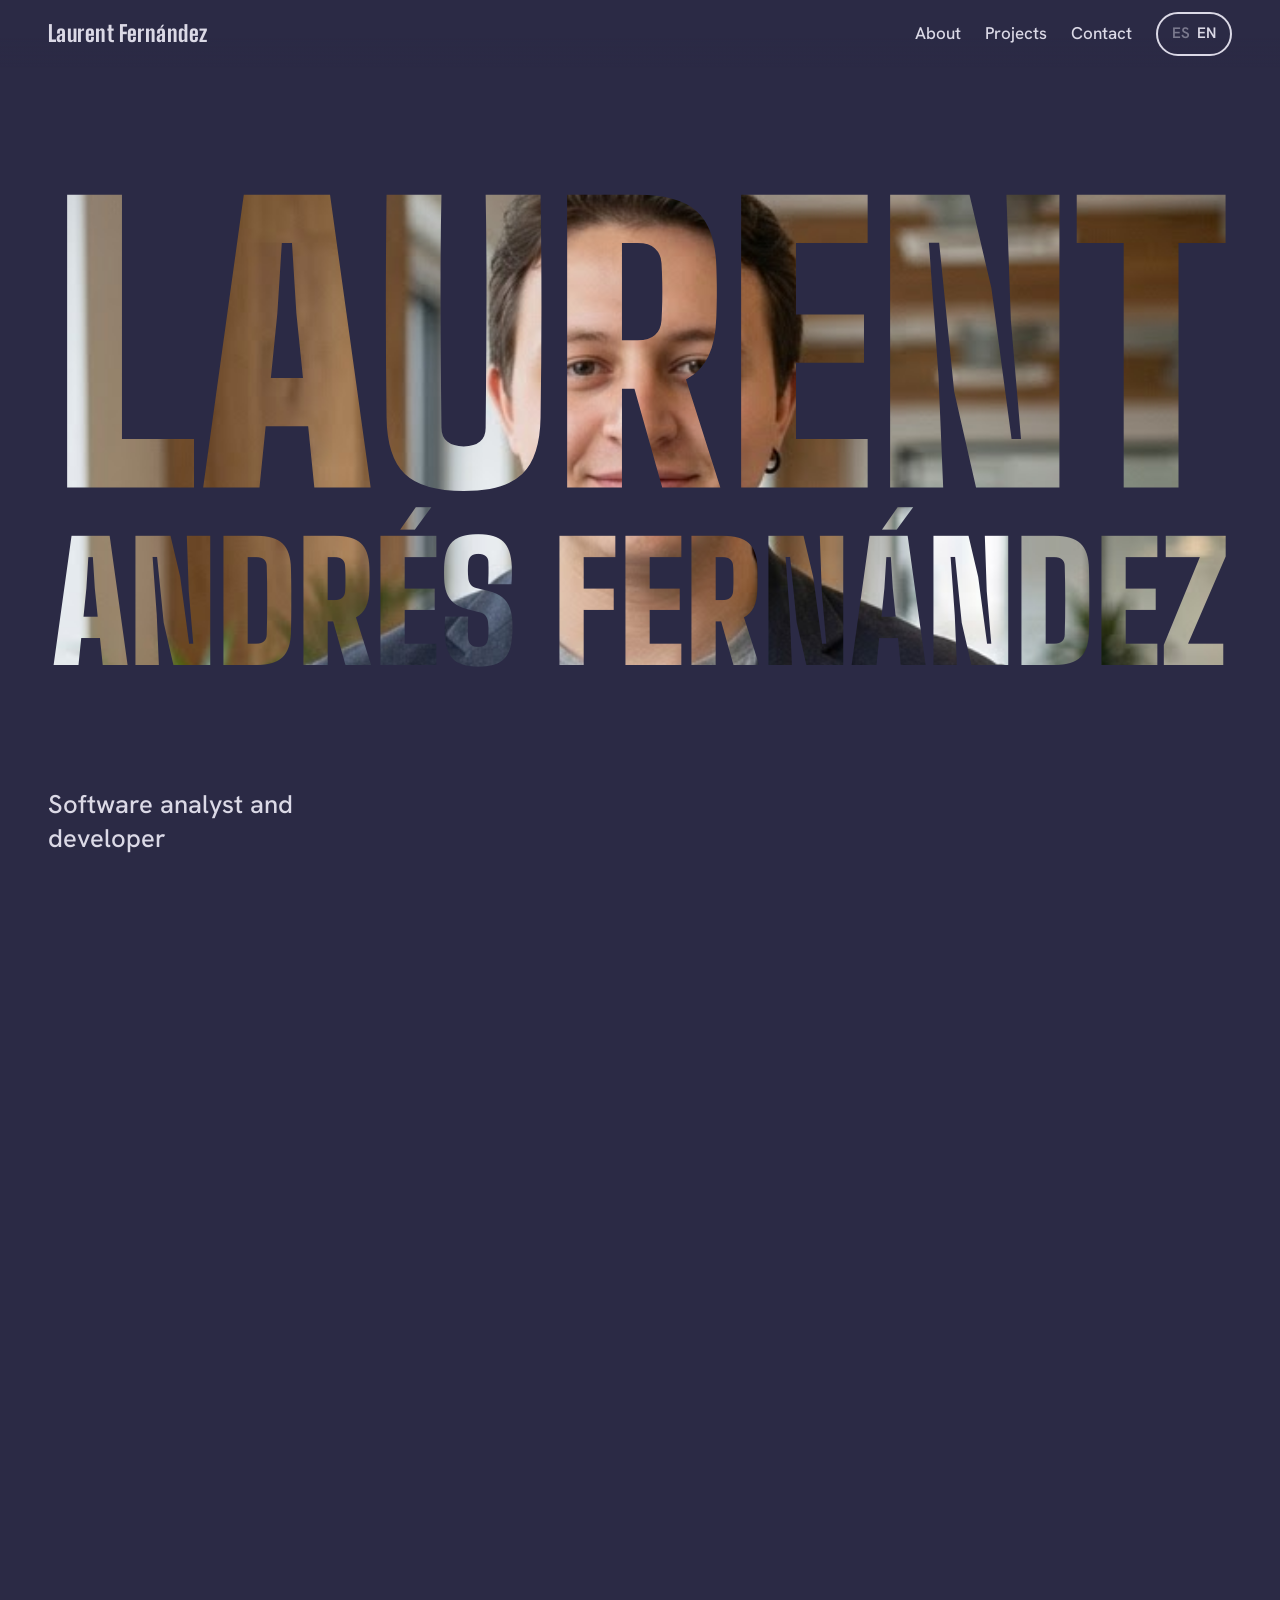
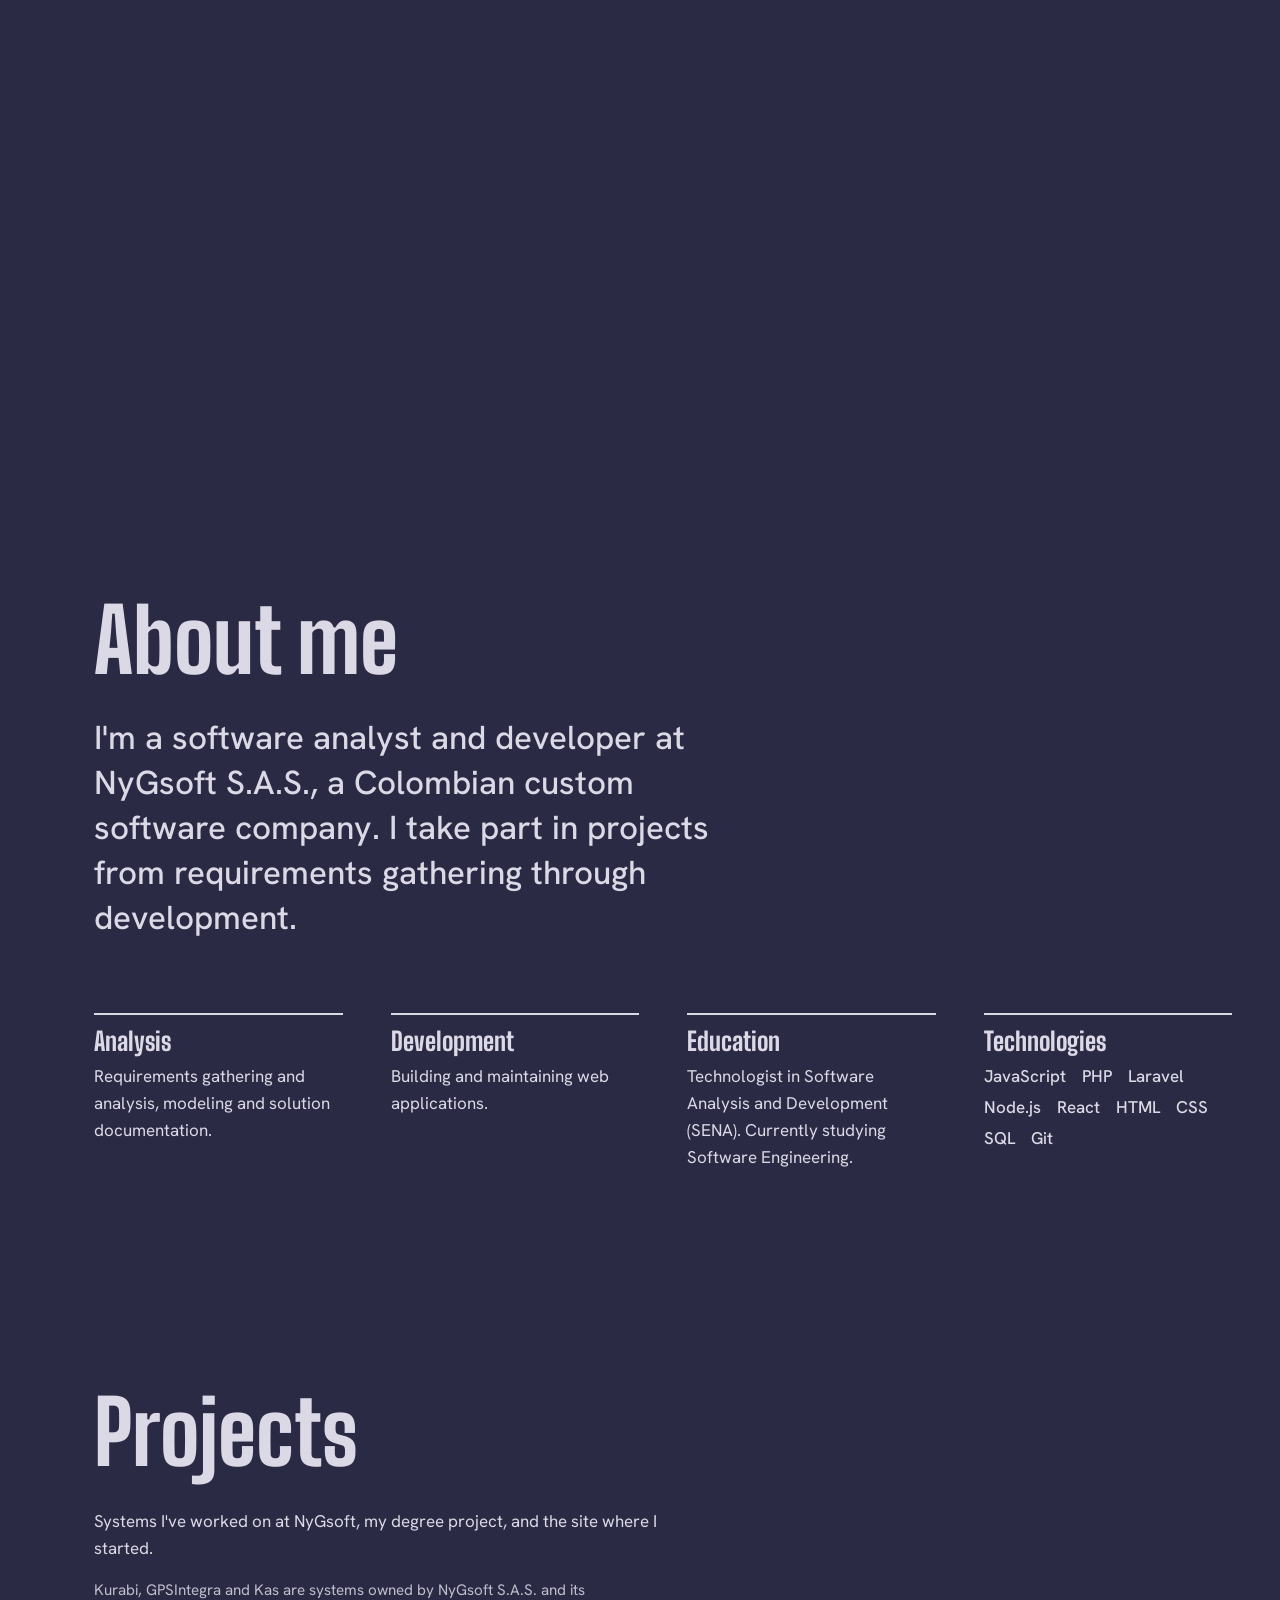
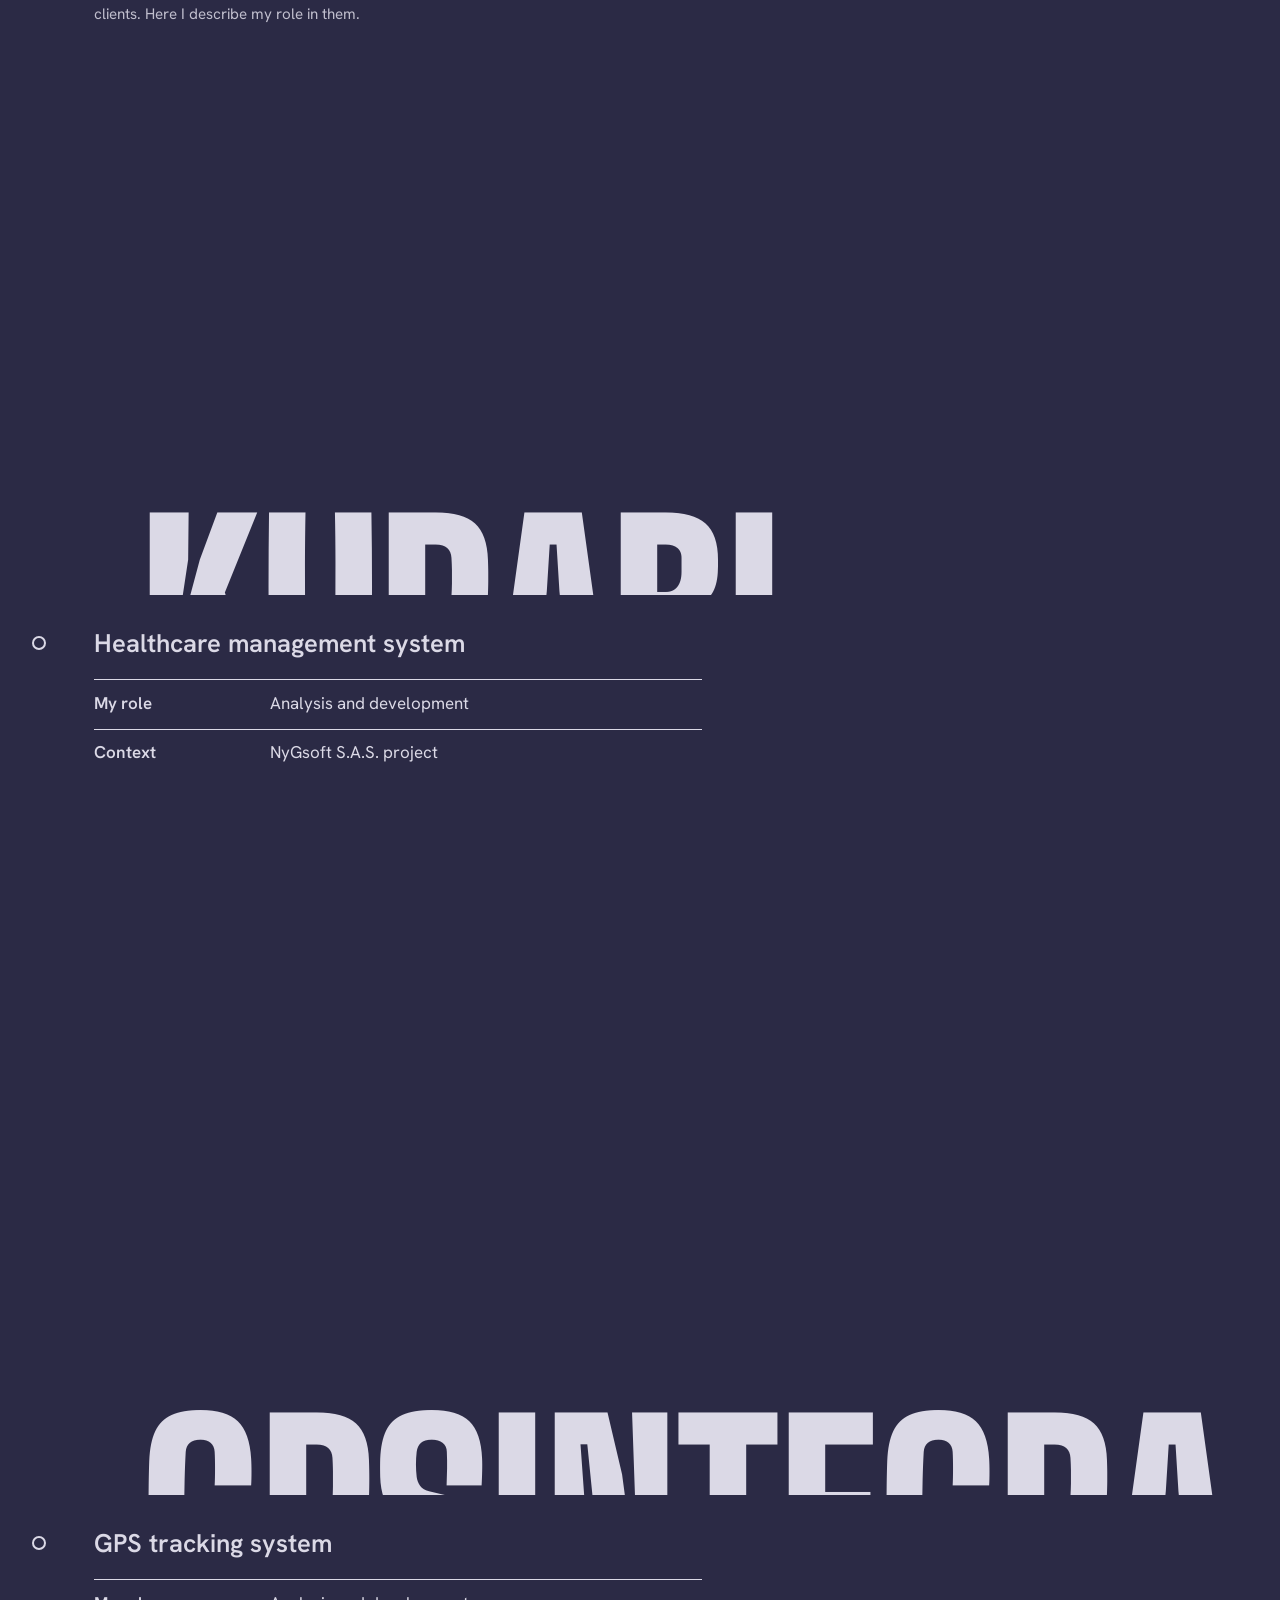
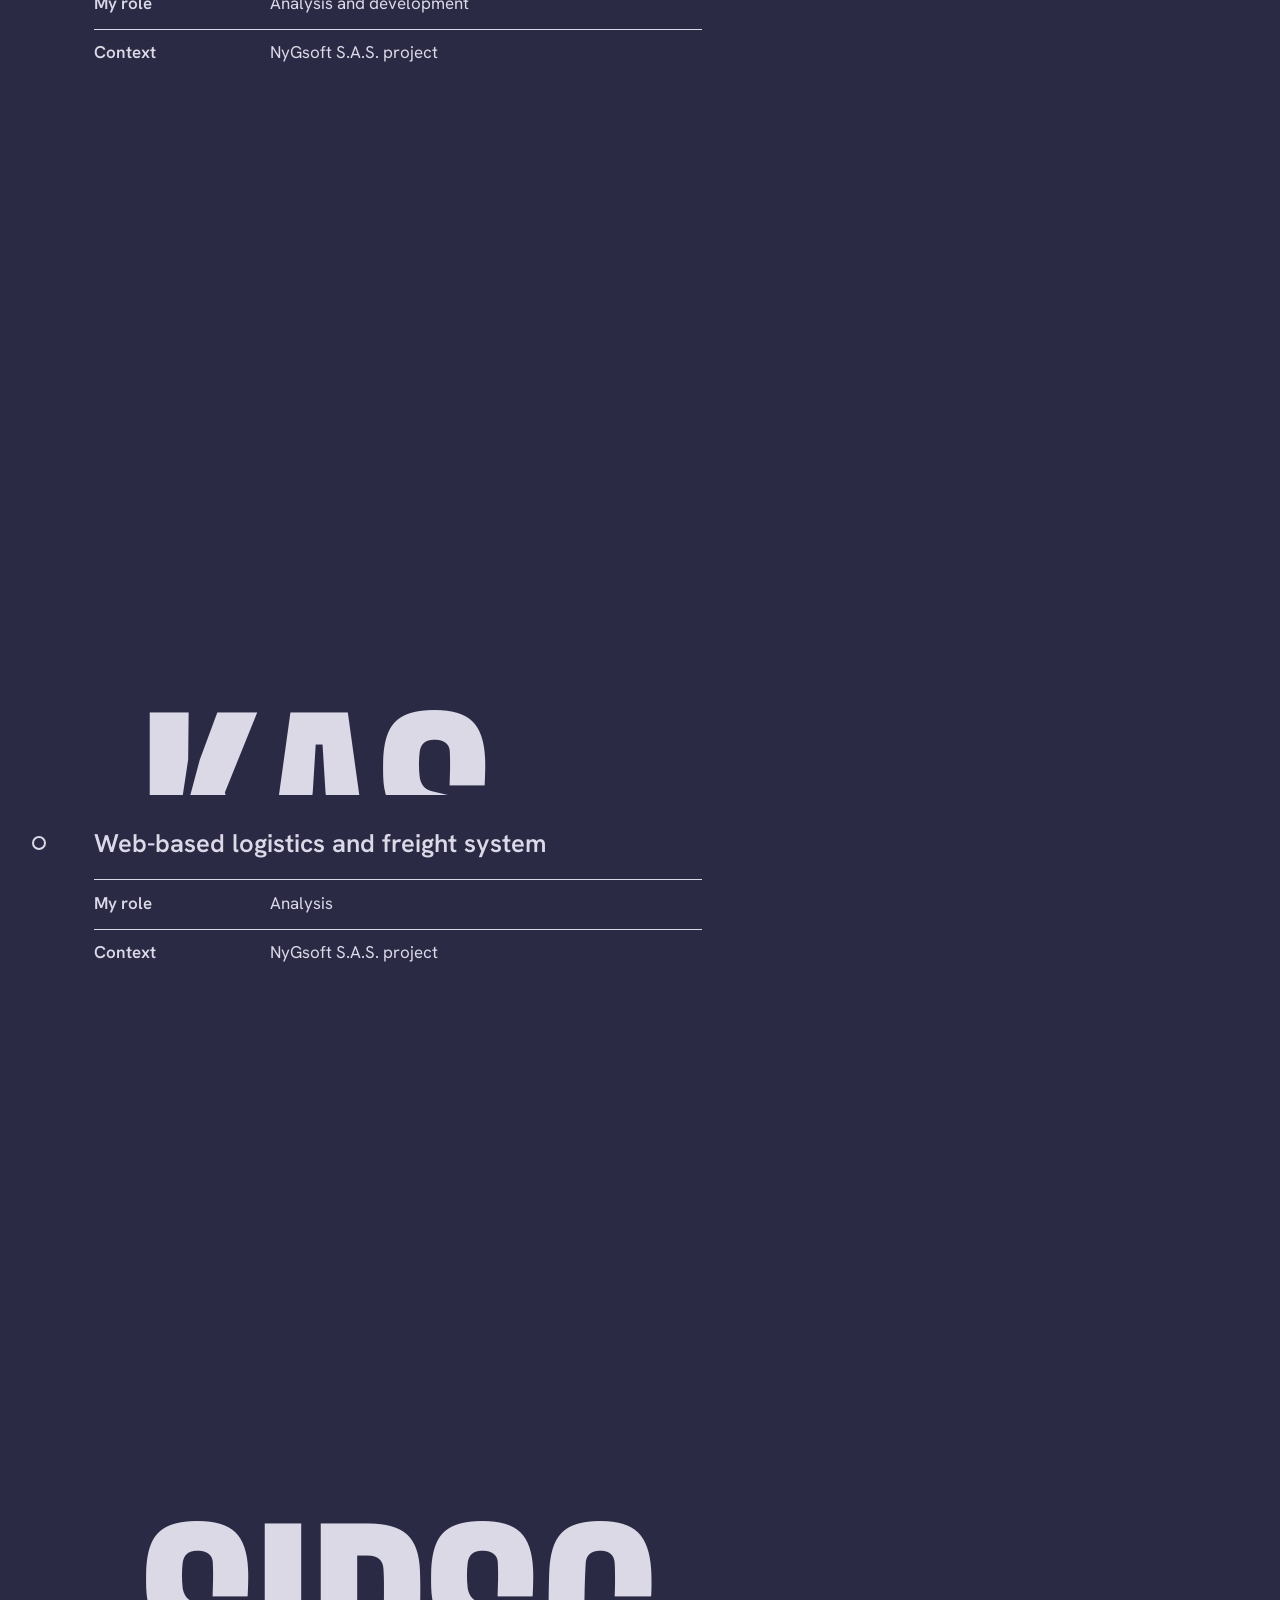
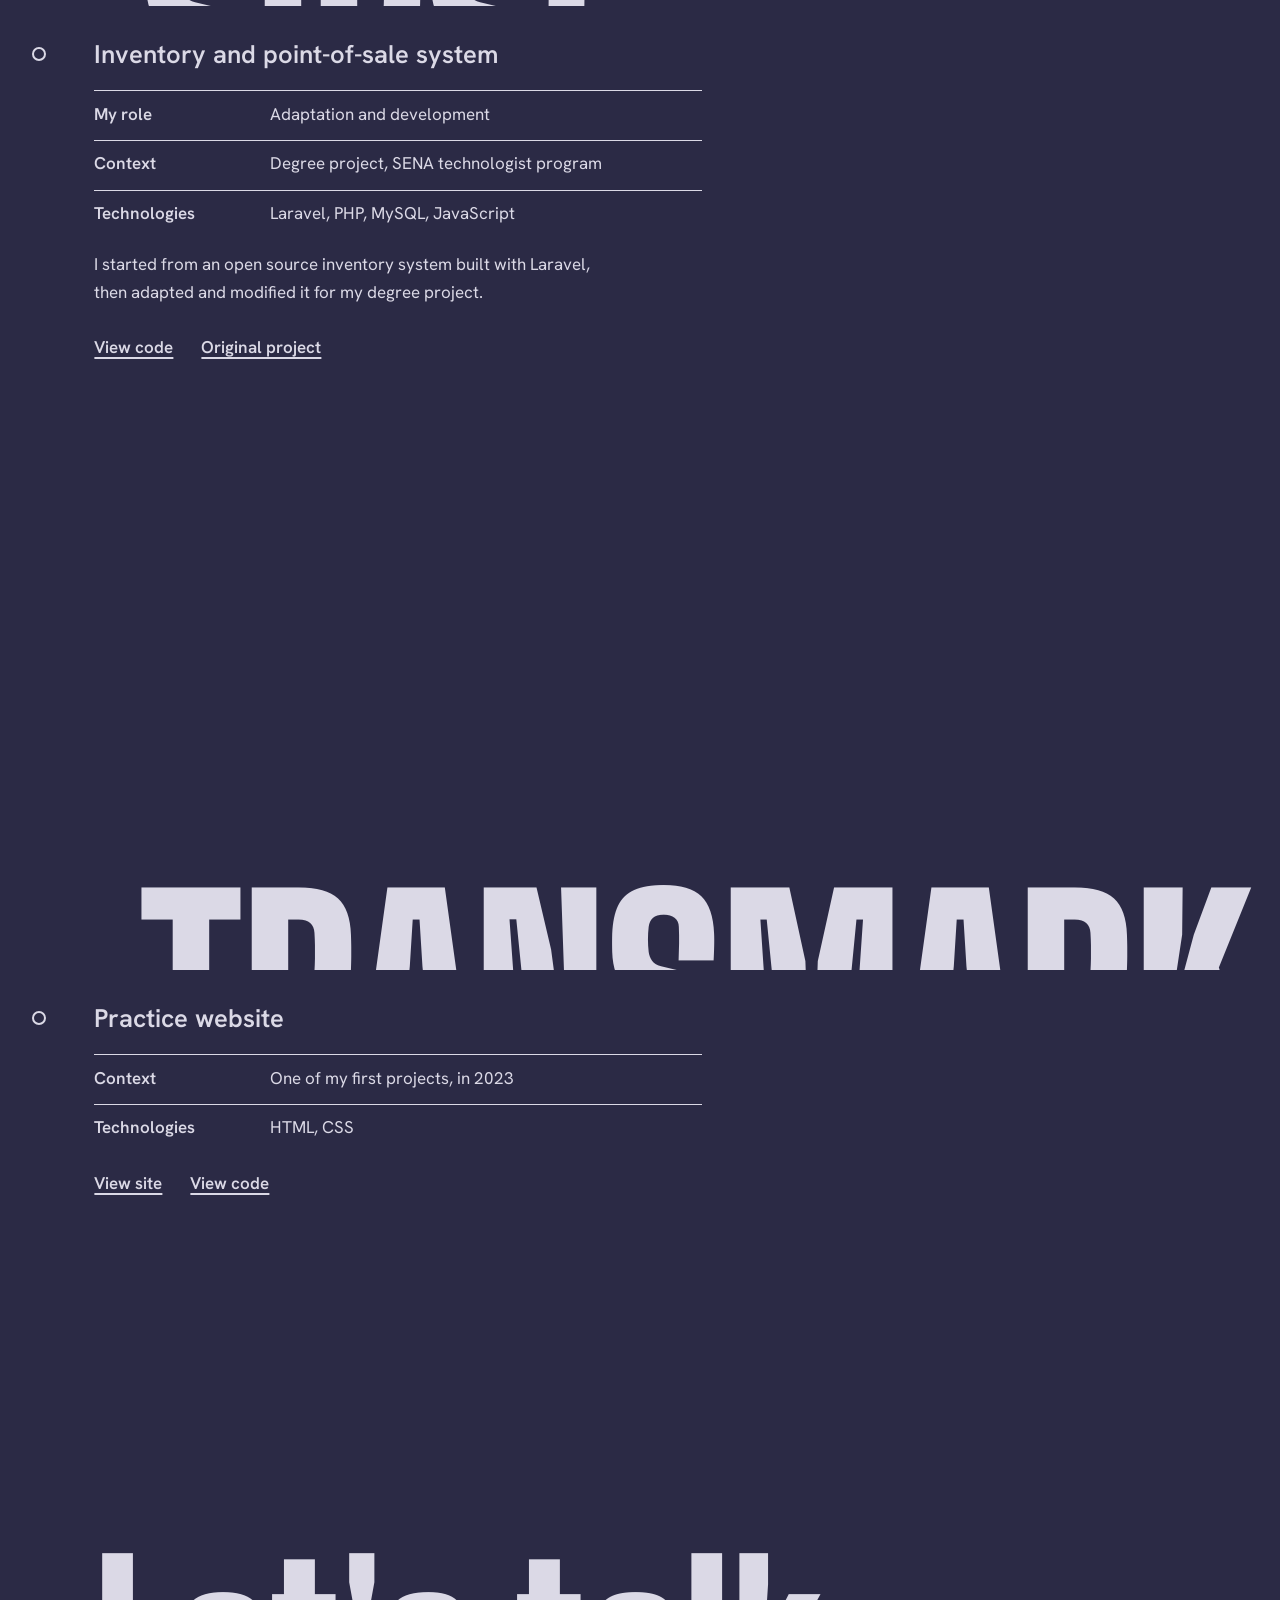
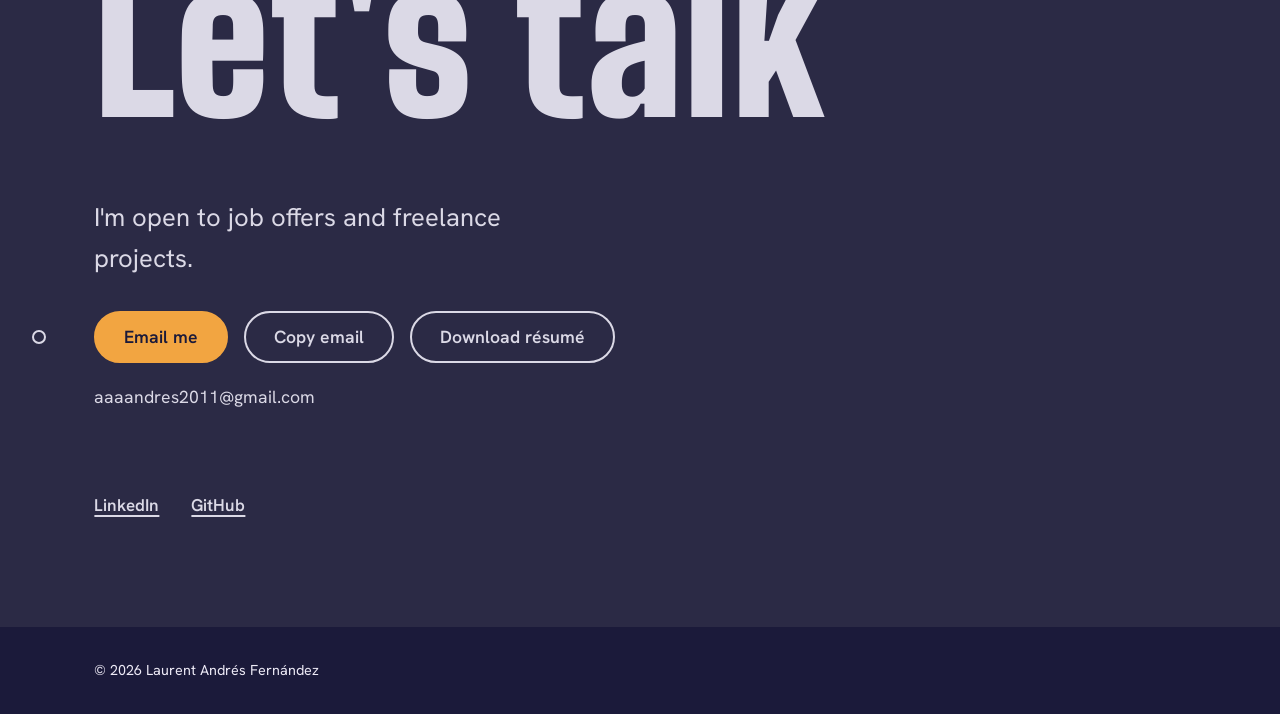
==== index.html @ 6e57a930 "feat: agrega hoja de vida en español e inglés con botón de descarga - CV en HTML con estilos de impr" ====
<!DOCTYPE html>
<html lang="es">
<head>
  <meta charset="UTF-8">
  <meta name="viewport" content="width=device-width, initial-scale=1.0">
  <title>Laurent Andrés Fernández | Analista y desarrollador de software</title>
  <meta name="description" content="Portafolio de Laurent Andrés Fernández, analista y desarrollador de software en NyGsoft S.A.S.">
  <meta property="og:title" content="Laurent Andrés Fernández">
  <meta property="og:description" content="Analista y desarrollador de software.">
  <meta property="og:type" content="website">
  <meta name="theme-color" content="#1B1A3A">

  <link rel="preconnect" href="https://fonts.googleapis.com">
  <link rel="preconnect" href="https://fonts.gstatic.com" crossorigin>
  <link rel="stylesheet" href="https://fonts.googleapis.com/css2?family=Big+Shoulders+Display:wght@800;900&family=Hanken+Grotesk:wght@400;500;600&display=swap">
  <link rel="preload" as="image" href="assets/img/laurent.jpg">
  <link rel="stylesheet" href="styles.css">
</head>
<body>
  <a class="saltar" href="#contenido" data-i18n="skip">Saltar al contenido</a>

  <header class="barra">
    <a class="barra__nombre" href="#inicio">Laurent Fernández</a>
    <nav class="barra__nav" aria-label="Principal" data-i18n-attr="aria-label:nav.label">
      <a href="#sobre-mi" data-i18n="nav.about">Sobre mí</a>
      <a href="#proyectos" data-i18n="nav.projects">Proyectos</a>
      <a href="#contacto" data-i18n="nav.contact">Contacto</a>
    </nav>
    <button class="idioma" type="button" aria-label="Cambiar a inglés" data-i18n-attr="aria-label:lang.switch">
      <span class="idioma__opcion" data-idioma="es" aria-hidden="true">ES</span>
      <span class="idioma__opcion" data-idioma="en" aria-hidden="true">EN</span>
    </button>
  </header>

  <main id="contenido">
    <section id="inicio" class="inicio" data-fondo="tinta" data-texto="papel">
      <h1 class="sr-only">Laurent Andrés Fernández</h1>

      <svg class="inicio__mascara inicio__mascara--ancha" viewBox="0 0 1600 900" preserveAspectRatio="xMidYMid slice" data-centro="430" aria-hidden="true" focusable="false">
        <defs>
          <mask id="mascara-ancha" maskUnits="userSpaceOnUse" x="0" y="0" width="1600" height="900">
            <rect width="1600" height="900" fill="#000" />
            <g class="inicio__letras" fill="#fff">
              <text class="inicio__linea" x="800" y="500" font-size="467" text-anchor="middle">LAURENT</text>
              <text class="inicio__linea" x="800" y="700" font-size="210" text-anchor="middle">ANDRÉS FERNÁNDEZ</text>
            </g>
            <rect class="inicio__relleno" width="1600" height="900" fill="#fff" opacity="0" />
          </mask>
        </defs>
        <g mask="url(#mascara-ancha)">
          <image class="inicio__foto" href="assets/img/laurent.jpg" x="0" y="0" width="1600" height="1600" preserveAspectRatio="xMidYMid slice" />
        </g>
      </svg>

      <svg class="inicio__mascara inicio__mascara--alta" viewBox="0 0 900 1600" preserveAspectRatio="xMidYMid slice" data-centro="560" aria-hidden="true" focusable="false">
        <defs>
          <mask id="mascara-alta" maskUnits="userSpaceOnUse" x="0" y="0" width="900" height="1600">
            <rect width="900" height="1600" fill="#000" />
            <g class="inicio__letras" fill="#fff">
              <text class="inicio__linea" x="450" y="430" font-size="263" text-anchor="middle">LAURENT</text>
              <text class="inicio__linea" x="450" y="700" font-size="306" text-anchor="middle">ANDRÉS</text>
              <text class="inicio__linea" x="450" y="900" font-size="204" text-anchor="middle">FERNÁNDEZ</text>
            </g>
            <rect class="inicio__relleno" width="900" height="1600" fill="#fff" opacity="0" />
          </mask>
        </defs>
        <g mask="url(#mascara-alta)">
          <image class="inicio__foto" href="assets/img/laurent.jpg" x="-350" y="0" width="1600" height="1600" preserveAspectRatio="xMidYMid slice" />
        </g>
      </svg>

      <div class="inicio__velo" aria-hidden="true"></div>
      <p class="inicio__rol" data-i18n="hero.role">Analista y desarrollador de software</p>
    </section>

    <div class="recorrido">
      <div class="ruta" aria-hidden="true"><span class="ruta__trazo"></span></div>

      <section id="sobre-mi" class="sobre" data-fondo="papel" data-texto="tinta">
        <h2 class="titulo-seccion" data-i18n="about.title">Sobre mí</h2>
        <p class="sobre__lead" data-i18n="about.lead">Soy analista y desarrollador de software en NyGsoft S.A.S., una empresa colombiana de software a la medida. Participo en los proyectos desde el levantamiento de requerimientos hasta el desarrollo.</p>

        <dl class="sobre__datos">
          <div class="sobre__dato">
            <dt data-i18n="about.analysis.t">Análisis</dt>
            <dd data-i18n="about.analysis.d">Levantamiento y análisis de requerimientos, modelado y documentación de soluciones.</dd>
          </div>
          <div class="sobre__dato">
            <dt data-i18n="about.dev.t">Desarrollo</dt>
            <dd data-i18n="about.dev.d">Construcción y mantenimiento de aplicaciones web.</dd>
          </div>
          <div class="sobre__dato">
            <dt data-i18n="about.edu.t">Formación</dt>
            <dd data-i18n="about.edu.d">Tecnólogo en Análisis y Desarrollo de Software (SENA). Actualmente estudio Ingeniería de Software.</dd>
          </div>
          <div class="sobre__dato">
            <dt data-i18n="about.tech.t">Tecnologías</dt>
            <dd>
              <ul class="tecnologias">
                <li>JavaScript</li>
                <li>PHP</li>
                <li>Laravel</li>
                <li>Node.js</li>
                <li>React</li>
                <li>HTML</li>
                <li>CSS</li>
                <li>SQL</li>
                <li>Git</li>
              </ul>
            </dd>
          </div>
        </dl>
      </section>

      <section id="proyectos" class="proyectos" aria-labelledby="titulo-proyectos">
        <div class="proyectos__cabecera" data-fondo="papel" data-texto="tinta">
          <h2 id="titulo-proyectos" class="titulo-seccion" data-i18n="projects.title">Proyectos</h2>
          <p data-i18n="projects.intro">Sistemas en los que he participado en NyGsoft, mi proyecto de grado y el sitio con el que empecé.</p>
          <p class="nota" data-i18n="projects.note">Kurabi, GPSIntegra y Kas son sistemas de NyGsoft S.A.S. y de sus clientes. Aquí describo mi participación en ellos.</p>
        </div>

        <article class="escena" data-fondo="coral" data-texto="tinta">
          <div class="escena__titulo"><h3 class="escena__nombre">Kurabi</h3></div>
          <div class="escena__cuerpo">
            <span class="parada" aria-hidden="true"></span>
            <p class="escena__tipo" data-i18n="kurabi.type">Sistema de gestión de salud</p>
            <dl class="ficha">
              <div><dt data-i18n="label.role">Mi participación</dt><dd data-i18n="role.both">Análisis y desarrollo</dd></div>
              <div><dt data-i18n="label.context">Contexto</dt><dd data-i18n="context.nyg">Proyecto de NyGsoft S.A.S.</dd></div>
            </dl>
          </div>
          <svg class="motivo" viewBox="0 0 400 160" aria-hidden="true" focusable="false">
            <path pathLength="1" d="M0 90 H120 L140 60 L160 120 L185 20 L210 140 L230 90 H400" />
          </svg>
        </article>

        <article class="escena" data-fondo="senal" data-texto="tinta">
          <div class="escena__titulo"><h3 class="escena__nombre">GPSIntegra</h3></div>
          <div class="escena__cuerpo">
            <span class="parada" aria-hidden="true"></span>
            <p class="escena__tipo" data-i18n="gps.type">Sistema de rastreo GPS</p>
            <dl class="ficha">
              <div><dt data-i18n="label.role">Mi participación</dt><dd data-i18n="role.both">Análisis y desarrollo</dd></div>
              <div><dt data-i18n="label.context">Contexto</dt><dd data-i18n="context.nyg">Proyecto de NyGsoft S.A.S.</dd></div>
            </dl>
          </div>
          <svg class="motivo" viewBox="0 0 400 160" aria-hidden="true" focusable="false">
            <circle pathLength="1" cx="200" cy="80" r="14" />
            <circle pathLength="1" cx="200" cy="80" r="40" />
            <circle pathLength="1" cx="200" cy="80" r="70" />
          </svg>
        </article>

        <article class="escena" data-fondo="ambar" data-texto="tinta">
          <div class="escena__titulo"><h3 class="escena__nombre">Kas</h3></div>
          <div class="escena__cuerpo">
            <span class="parada" aria-hidden="true"></span>
            <p class="escena__tipo" data-i18n="kas.type">Sistema web de logística y carga</p>
            <dl class="ficha">
              <div><dt data-i18n="label.role">Mi participación</dt><dd data-i18n="role.analysis">Análisis</dd></div>
              <div><dt data-i18n="label.context">Contexto</dt><dd data-i18n="context.nyg">Proyecto de NyGsoft S.A.S.</dd></div>
            </dl>
          </div>
          <svg class="motivo" viewBox="0 0 400 160" aria-hidden="true" focusable="false">
            <circle pathLength="1" cx="20" cy="130" r="8" />
            <path pathLength="1" d="M28 130 C90 130 90 40 170 40 S250 120 300 120 S350 60 372 38" />
            <circle pathLength="1" cx="378" cy="32" r="8" />
          </svg>
        </article>

        <article class="escena" data-fondo="lima" data-texto="tinta">
          <div class="escena__titulo"><h3 class="escena__nombre">SIPSG</h3></div>
          <div class="escena__cuerpo">
            <span class="parada" aria-hidden="true"></span>
            <p class="escena__tipo" data-i18n="sipsg.type">Sistema de inventario y punto de venta</p>
            <dl class="ficha">
              <div><dt data-i18n="label.role">Mi participación</dt><dd data-i18n="sipsg.role">Adaptación y desarrollo</dd></div>
              <div><dt data-i18n="label.context">Contexto</dt><dd data-i18n="sipsg.context">Proyecto de grado, Tecnólogo SENA</dd></div>
              <div><dt data-i18n="label.tech">Tecnologías</dt><dd>Laravel, PHP, MySQL, JavaScript</dd></div>
            </dl>
            <p class="escena__texto" data-i18n="sipsg.text">Partí de un sistema de inventario open source hecho en Laravel y lo adapté y modifiqué para mi proyecto de grado.</p>
            <ul class="enlaces">
              <li><a href="https://github.com/LaurentFernandez/sipsgBeta" target="_blank" rel="noopener noreferrer" data-i18n="link.code">Ver código</a></li>
              <li><a href="https://github.com/fajarghifar/inventory-management-system" target="_blank" rel="noopener noreferrer" data-i18n="sipsg.original">Proyecto original</a></li>
            </ul>
          </div>
          <svg class="motivo" viewBox="0 0 400 160" aria-hidden="true" focusable="false">
            <rect pathLength="1" x="120" y="100" width="70" height="50" />
            <rect pathLength="1" x="200" y="100" width="70" height="50" />
            <rect pathLength="1" x="160" y="40" width="70" height="50" />
          </svg>
        </article>

        <article class="escena" data-fondo="papel" data-texto="tinta">
          <div class="escena__titulo"><h3 class="escena__nombre">Transmark</h3></div>
          <div class="escena__cuerpo">
            <span class="parada" aria-hidden="true"></span>
            <p class="escena__tipo" data-i18n="transmark.type">Sitio web de práctica</p>
            <dl class="ficha">
              <div><dt data-i18n="label.context">Contexto</dt><dd data-i18n="transmark.context">Uno de mis primeros proyectos, en 2023</dd></div>
              <div><dt data-i18n="label.tech">Tecnologías</dt><dd>HTML, CSS</dd></div>
            </dl>
            <ul class="enlaces">
              <li><a href="https://laurentfernandez.github.io/transmark/" target="_blank" rel="noopener noreferrer" data-i18n="link.site">Ver sitio</a></li>
              <li><a href="https://github.com/LaurentFernandez/transmark" target="_blank" rel="noopener noreferrer" data-i18n="link.code">Ver código</a></li>
            </ul>
          </div>
        </article>
      </section>

      <section id="contacto" class="contacto" data-fondo="tinta" data-texto="papel">
        <h2 class="contacto__titulo" data-i18n="contact.title">¿Hablamos?</h2>
        <p class="contacto__texto" data-i18n="contact.text">Estoy abierto a ofertas de empleo y a proyectos freelance.</p>
        <div class="contacto__acciones">
          <span class="parada" aria-hidden="true"></span>
          <a class="boton" id="enlace-correo" href="https://www.linkedin.com/in/andr%C3%A9s-fernandez-413098213" data-i18n="contact.write">Escríbeme</a>
          <button class="boton boton--borde" type="button" id="copiar-correo" data-i18n="contact.copy" hidden>Copiar correo</button>
          <a class="boton boton--borde" href="cv/Laurent-Fernandez-CV-ES.pdf" download data-i18n="contact.cv" data-i18n-attr="href:contact.cvFile">Descargar CV</a>
        </div>
        <p class="contacto__correo" id="texto-correo" hidden></p>
        <p class="contacto__estado" id="estado-copia" role="status"></p>
        <ul class="contacto__redes">
          <li><a href="https://www.linkedin.com/in/andr%C3%A9s-fernandez-413098213" target="_blank" rel="noopener noreferrer">LinkedIn</a></li>
          <li><a href="https://github.com/LaurentFernandez" target="_blank" rel="noopener noreferrer">GitHub</a></li>
        </ul>
      </section>
    </div>
  </main>

  <footer class="pie">
    <p>© <span id="anio">2026</span> Laurent Andrés Fernández</p>
  </footer>

  <script src="assets/vendor/gsap.min.js" defer></script>
  <script src="assets/vendor/ScrollTrigger.min.js" defer></script>
  <script src="i18n.js" defer></script>
  <script src="script.js" defer></script>
</body>
</html>
---- styles.css ----
/* ---------- Tokens ---------- */
:root {
  --tinta: #1B1A3A;
  --papel: #EDEAF6;
  --ambar: #F2A541;
  --senal: #2EC4B6;
  --coral: #FF6F61;
  --lima: #B8E05A;

  --fondo: var(--tinta);
  --texto: var(--papel);

  --fuente-display: "Big Shoulders Display", "Arial Narrow", sans-serif;
  --fuente-texto: "Hanken Grotesk", system-ui, sans-serif;

  --t-base: 1.0625rem;
  --t-2: clamp(1.25rem, 2vw, 1.6rem);
  --t-3: clamp(2.75rem, 7vw, 5.5rem);
  --t-gigante: clamp(4.5rem, 19vw, 17rem);

  --gutter: clamp(1rem, 4vw, 3rem);
  --ruta-x: clamp(1.25rem, 3vw, 2.5rem);
  --contenido-izq: calc(var(--ruta-x) + var(--gutter) + 0.5rem);
  --espacio-arriba: clamp(5rem, 14vh, 9rem);
  --espacio-abajo: clamp(4rem, 10vh, 7rem);
  --parada: 14px;
  --alto-boton: 52px;
}

/* ---------- Base ---------- */
*,
*::before,
*::after {
  box-sizing: border-box;
}

@media (prefers-reduced-motion: no-preference) {
  html {
    scroll-behavior: smooth;
  }
}

body {
  margin: 0;
  background: var(--fondo);
  color: var(--texto);
  font-family: var(--fuente-texto);
  font-size: var(--t-base);
  line-height: 1.6;
  -webkit-font-smoothing: antialiased;
}

h1,
h2,
h3,
p,
dl,
dd {
  margin: 0;
}

a {
  color: inherit;
}

:focus-visible {
  outline: 3px solid currentColor;
  outline-offset: 4px;
}

::selection {
  background: var(--ambar);
  color: var(--tinta);
}

.sr-only {
  position: absolute;
  width: 1px;
  height: 1px;
  overflow: hidden;
  clip-path: inset(50%);
  white-space: nowrap;
}

.saltar {
  position: absolute;
  top: 0.5rem;
  left: 0.5rem;
  z-index: 100;
  padding: 0.75rem 1rem;
  background: var(--papel);
  color: var(--tinta);
  transform: translateY(-200%);
}

.saltar:focus {
  transform: none;
}

/* ---------- Barra superior ---------- */
.barra {
  position: fixed;
  inset: 0 0 auto;
  z-index: 50;
  display: flex;
  align-items: center;
  gap: 1.5rem;
  padding: 0.75rem var(--gutter);
  background: var(--tinta);
  color: var(--papel);
}

/* Con animaciones, la barra toma los colores de la escena actual */
.con-movimiento .barra {
  background: linear-gradient(var(--fondo) 55%, transparent);
  color: var(--texto);
}

.barra__nombre {
  font-family: var(--fuente-display);
  font-weight: 800;
  font-size: 1.4rem;
  letter-spacing: 0.02em;
  text-decoration: none;
}

.barra__nav {
  display: flex;
  gap: 1.5rem;
  margin-left: auto;
}

.barra__nav a {
  display: inline-flex;
  align-items: center;
  min-height: 44px;
  font-weight: 500;
  text-decoration: underline 2px transparent;
  text-underline-offset: 0.3em;
  transition: text-decoration-color 0.2s;
}

.barra__nav a:hover {
  text-decoration-color: currentColor;
}

.idioma {
  display: inline-flex;
  gap: 0.4rem;
  min-height: 44px;
  padding: 0 0.9rem;
  align-items: center;
  border: 2px solid currentColor;
  border-radius: 999px;
  background: none;
  color: inherit;
  font: 600 0.95rem/1 var(--fuente-texto);
  cursor: pointer;
}

.idioma__opcion {
  opacity: 0.45;
}

html[lang="es"] .idioma__opcion[data-idioma="es"],
html[lang="en"] .idioma__opcion[data-idioma="en"] {
  opacity: 1;
}

/* ---------- Colores por sección ---------- */
[data-fondo] {
  background: var(--fondo);
  color: var(--texto);
}

[data-fondo="tinta"] { --fondo: var(--tinta); }
[data-fondo="papel"] { --fondo: var(--papel); }
[data-fondo="ambar"] { --fondo: var(--ambar); }
[data-fondo="senal"] { --fondo: var(--senal); }
[data-fondo="coral"] { --fondo: var(--coral); }
[data-fondo="lima"] { --fondo: var(--lima); }
[data-texto="tinta"] { --texto: var(--tinta); }
[data-texto="papel"] { --texto: var(--papel); }

/* Con animaciones, el color lo lleva el body y cambia entre escenas */
.con-movimiento [data-fondo] {
  --fondo: inherit;
  --texto: inherit;
  background: none;
  color: inherit;
}

/* ---------- Inicio ---------- */
.inicio {
  position: relative;
  height: 100svh;
  min-height: 560px;
  overflow: hidden;
}

.inicio__mascara {
  position: absolute;
  inset: 0;
  width: 100%;
  height: 100%;
}

.inicio__mascara--alta {
  display: none;
}

@media (orientation: portrait) {
  .inicio__mascara--ancha {
    display: none;
  }

  .inicio__mascara--alta {
    display: block;
  }
}

.inicio__linea {
  font-family: var(--fuente-display);
  font-weight: 900;
}

.inicio__velo {
  position: absolute;
  inset: 0;
  background:
    linear-gradient(to bottom, rgb(27 26 58 / 0.7), transparent 18%),
    linear-gradient(to top, var(--tinta), transparent 50%);
  opacity: 0;
}

.inicio__rol {
  position: absolute;
  left: var(--gutter);
  bottom: clamp(1.5rem, 5vh, 3rem);
  max-width: 22ch;
  font-size: var(--t-2);
  font-weight: 500;
  line-height: 1.3;
}

/* ---------- Recorrido y ruta ---------- */
.recorrido {
  position: relative;
}

.ruta,
.parada {
  display: none;
}

.con-movimiento .ruta {
  display: block;
  position: absolute;
  inset: 0 auto auto var(--ruta-x);
  height: 100%;
  z-index: 2;
  width: 2px;
  pointer-events: none;
}

.ruta__trazo {
  display: block;
  height: 100%;
  background: currentColor;
  transform-origin: top;
}

/* La parada vive dentro del bloque de texto de cada escena; se corre a la
   izquierda hasta quedar sobre la línea de la ruta. */
.con-movimiento .parada {
  display: block;
  position: absolute;
  top: var(--parada-arriba, 0);
  left: calc(var(--ruta-x) - var(--contenido-izq) + 1px - var(--parada) / 2);
  z-index: 3;
  width: var(--parada);
  height: var(--parada);
  border: 2px solid currentColor;
  border-radius: 50%;
  background: var(--fondo);
  transition: background-color 0.25s, transform 0.25s;
}

.con-movimiento .parada--alcanzada {
  background: currentColor;
  transform: scale(1.3);
}

/* ---------- Títulos de sección ---------- */
.titulo-seccion {
  margin-bottom: 2rem;
  font-family: var(--fuente-display);
  font-weight: 800;
  font-size: var(--t-3);
  line-height: 1;
}

/* ---------- Sobre mí ---------- */
.sobre {
  padding: var(--espacio-arriba) var(--gutter) var(--espacio-abajo) var(--contenido-izq);
}

.sobre__lead {
  max-width: 34ch;
  font-size: clamp(1.35rem, 2.6vw, 2.1rem);
  font-weight: 500;
  line-height: 1.35;
}

.sobre__datos {
  display: grid;
  grid-template-columns: repeat(auto-fit, minmax(min(100%, 15rem), 1fr));
  gap: 2.5rem 3rem;
  max-width: 72rem;
  margin-top: clamp(3rem, 8vh, 5rem);
}

.sobre__dato dt {
  margin-bottom: 0.5rem;
  padding-top: 0.75rem;
  border-top: 2px solid currentColor;
  font-family: var(--fuente-display);
  font-weight: 800;
  font-size: 1.6rem;
  line-height: 1.1;
}

.sobre__dato dd {
  max-width: 36ch;
}

.tecnologias {
  display: flex;
  flex-wrap: wrap;
  gap: 0.25rem 1rem;
  margin: 0;
  padding: 0;
  list-style: none;
  font-weight: 500;
}

/* ---------- Proyectos ---------- */
.proyectos__cabecera {
  padding: var(--espacio-arriba) var(--gutter) var(--espacio-abajo) var(--contenido-izq);
}

.proyectos__cabecera p {
  max-width: 60ch;
}

.nota {
  margin-top: 1rem;
  font-size: 0.95rem;
  opacity: 0.85;
}

.escena {
  position: relative;
  display: grid;
  grid-template-columns: minmax(0, 1fr) minmax(0, 24rem);
  align-content: center;
  gap: 2rem 3rem;
  min-height: 100svh;
  padding: var(--espacio-arriba) var(--gutter) var(--espacio-abajo) var(--contenido-izq);
  overflow: hidden;
}

.escena__titulo {
  grid-column: 1 / -1;
  overflow: hidden;
}

.escena__nombre {
  font-family: var(--fuente-display);
  font-weight: 900;
  font-size: var(--t-gigante);
  line-height: 0.85;
  text-transform: uppercase;
  white-space: nowrap;
}

.escena__cuerpo {
  position: relative;
  max-width: 38rem;
  --parada-arriba: calc(var(--t-2) * 0.625 - var(--parada) / 2);
}

.escena__tipo {
  margin-bottom: 1.25rem;
  font-size: var(--t-2);
  font-weight: 600;
  line-height: 1.25;
}

.ficha {
  display: grid;
  gap: 0.75rem;
}

.ficha div {
  display: grid;
  grid-template-columns: 10rem 1fr;
  gap: 1rem;
  padding-top: 0.6rem;
  border-top: 1.5px solid currentColor;
}

.ficha dt {
  font-weight: 600;
}

.escena__texto {
  max-width: 52ch;
  margin-top: 1.5rem;
}

.enlaces {
  display: flex;
  flex-wrap: wrap;
  gap: 0 1.75rem;
  margin: 1.25rem 0 0;
  padding: 0;
  list-style: none;
}

.enlaces a,
.contacto__redes a {
  display: inline-flex;
  align-items: center;
  min-height: 44px;
  font-weight: 600;
  text-decoration-thickness: 2px;
  text-underline-offset: 0.25em;
}

.motivo {
  align-self: end;
  justify-self: end;
  width: 100%;
  max-width: 24rem;
  fill: none;
  stroke: currentColor;
  stroke-width: 3;
  stroke-linecap: round;
  stroke-linejoin: round;
}

.con-movimiento .motivo > * {
  stroke-dasharray: 1;
  stroke-dashoffset: 1;
}

/* ---------- Contacto ---------- */
.contacto {
  position: relative;
  display: flex;
  flex-direction: column;
  justify-content: center;
  min-height: 90svh;
  padding: var(--espacio-arriba) var(--gutter) var(--espacio-abajo) var(--contenido-izq);
}

.contacto__titulo {
  margin-bottom: 0.35em;
  font-family: var(--fuente-display);
  font-weight: 900;
  font-size: clamp(4rem, 16vw, 14rem);
  line-height: 0.85;
}

.contacto__texto {
  max-width: 30ch;
  margin-bottom: 2rem;
  font-size: var(--t-2);
}

.contacto__acciones {
  position: relative;
  --parada-arriba: calc(var(--alto-boton) / 2 - var(--parada) / 2);
  display: flex;
  flex-wrap: wrap;
  gap: 1rem;
}

.boton {
  display: inline-flex;
  align-items: center;
  justify-content: center;
  min-height: var(--alto-boton);
  padding: 0 1.75rem;
  border: 2px solid var(--ambar);
  border-radius: 999px;
  background: var(--ambar);
  color: var(--tinta);
  font: 600 1.1rem/1 var(--fuente-texto);
  text-decoration: none;
  cursor: pointer;
  transition: background-color 0.2s, border-color 0.2s, color 0.2s;
}

.boton:hover {
  border-color: var(--papel);
  background: var(--papel);
  color: var(--tinta);
}

.boton:focus-visible {
  outline-color: var(--papel);
}

.boton--borde {
  border-color: currentColor;
  background: none;
  color: inherit;
}

.contacto__correo {
  margin-top: 1.25rem;
  font-size: 1.1rem;
  user-select: all;
}

.contacto__estado {
  min-height: 1.6em;
  margin-top: 0.5rem;
  font-size: 0.95rem;
}

.contacto__redes {
  display: flex;
  gap: 2rem;
  margin: 2.5rem 0 0;
  padding: 0;
  list-style: none;
}

/* ---------- Pie ---------- */
.pie {
  padding: 2rem var(--gutter) 2rem var(--contenido-izq);
  background: var(--tinta);
  color: var(--papel);
  font-size: 0.9rem;
}

/* ---------- Pantallas pequeñas ---------- */
@media (max-width: 800px) {
  .escena {
    grid-template-columns: minmax(0, 1fr);
  }

  .motivo {
    justify-self: start;
    max-width: 14rem;
  }
}

@media (max-width: 640px) {
  .barra__nombre {
    display: none;
  }

  .barra__nav {
    gap: 1rem;
    margin-left: 0;
    font-size: 0.95rem;
  }

  .idioma {
    margin-left: auto;
  }

  .ficha div {
    grid-template-columns: 1fr;
    gap: 0.1rem;
  }
}
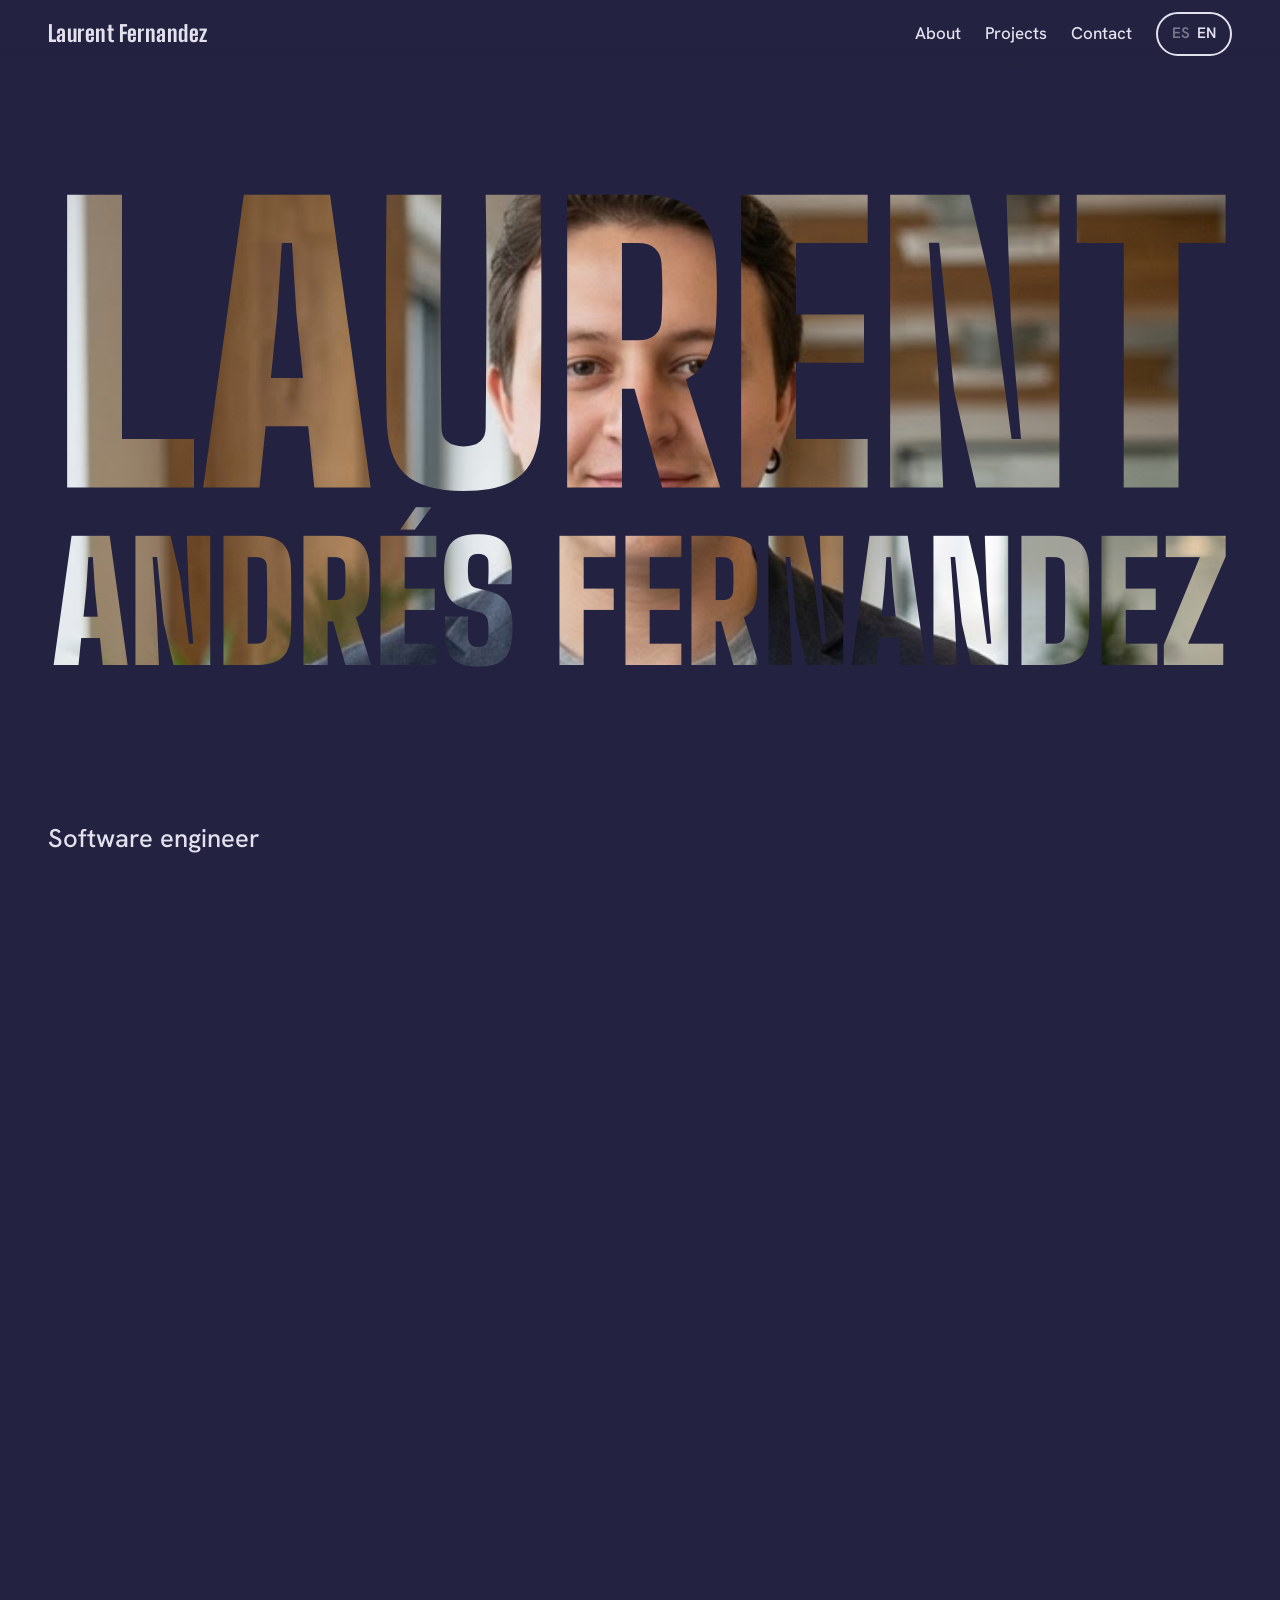
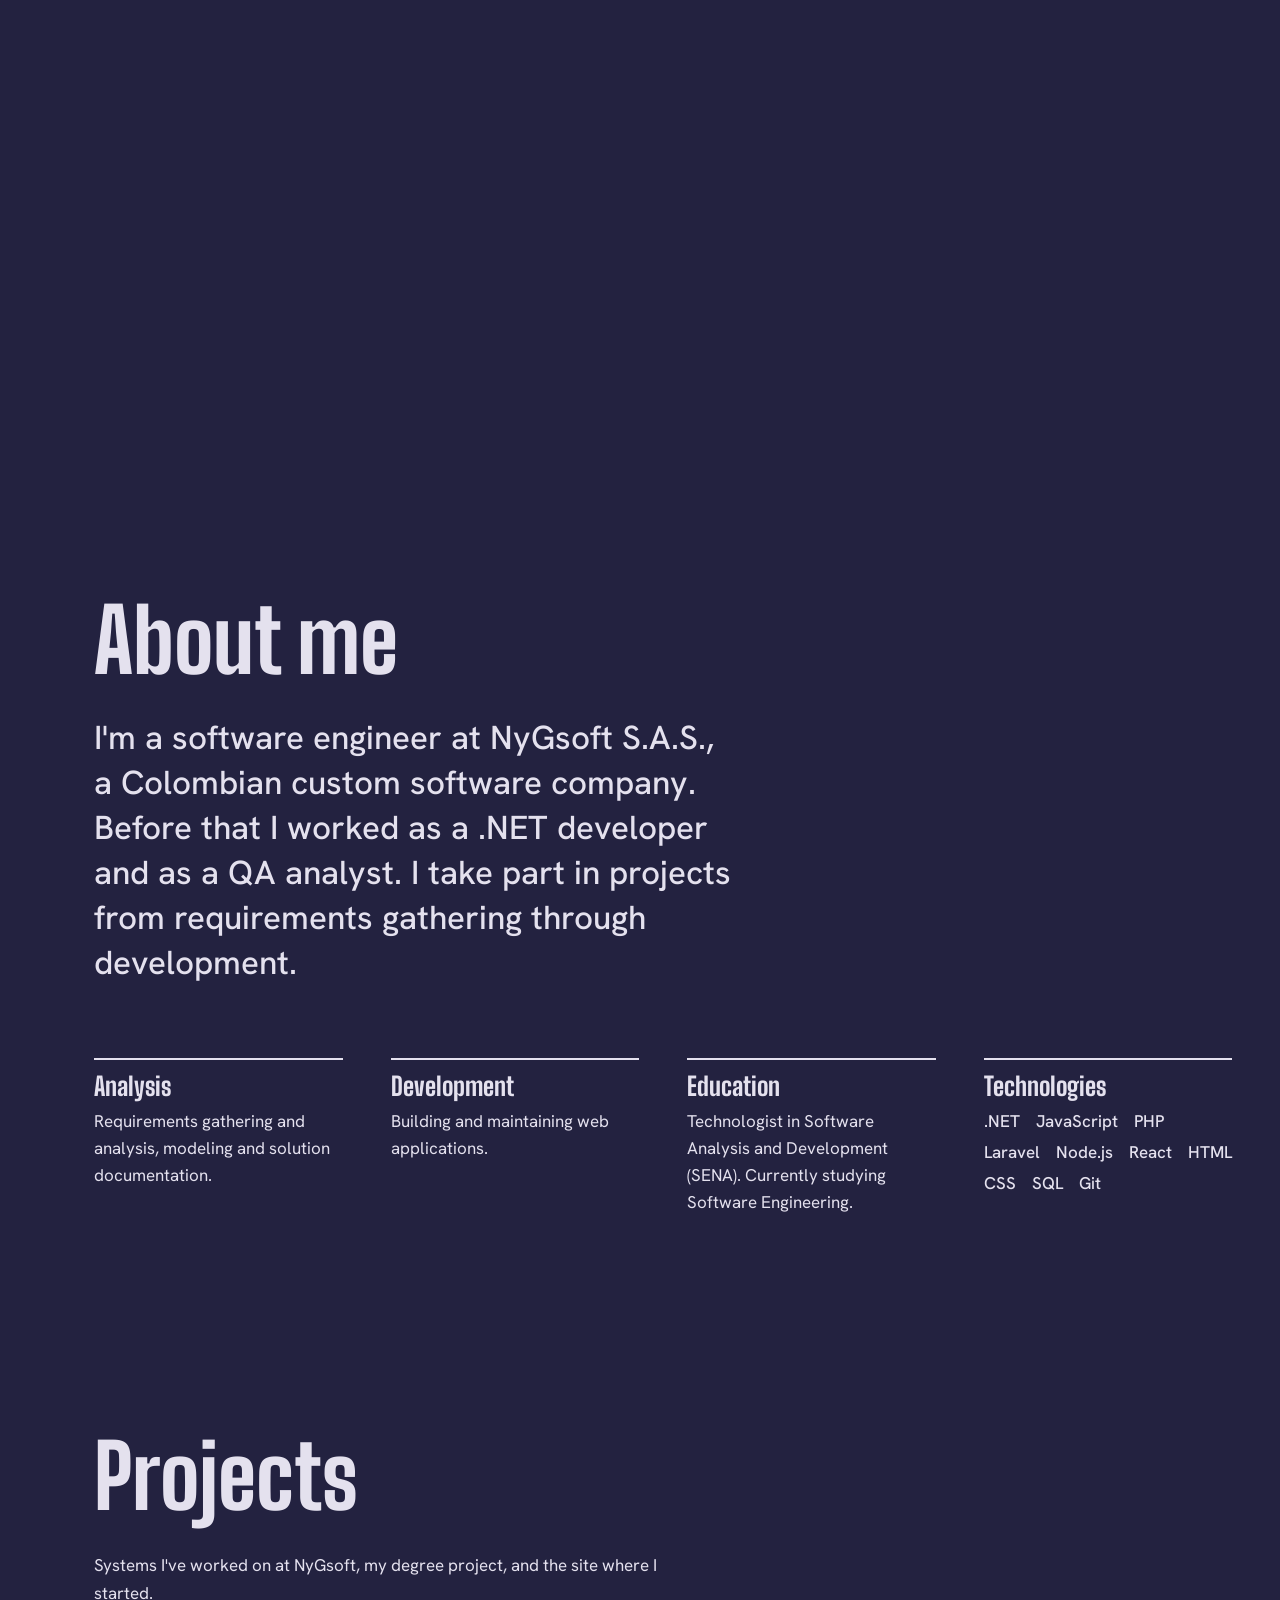
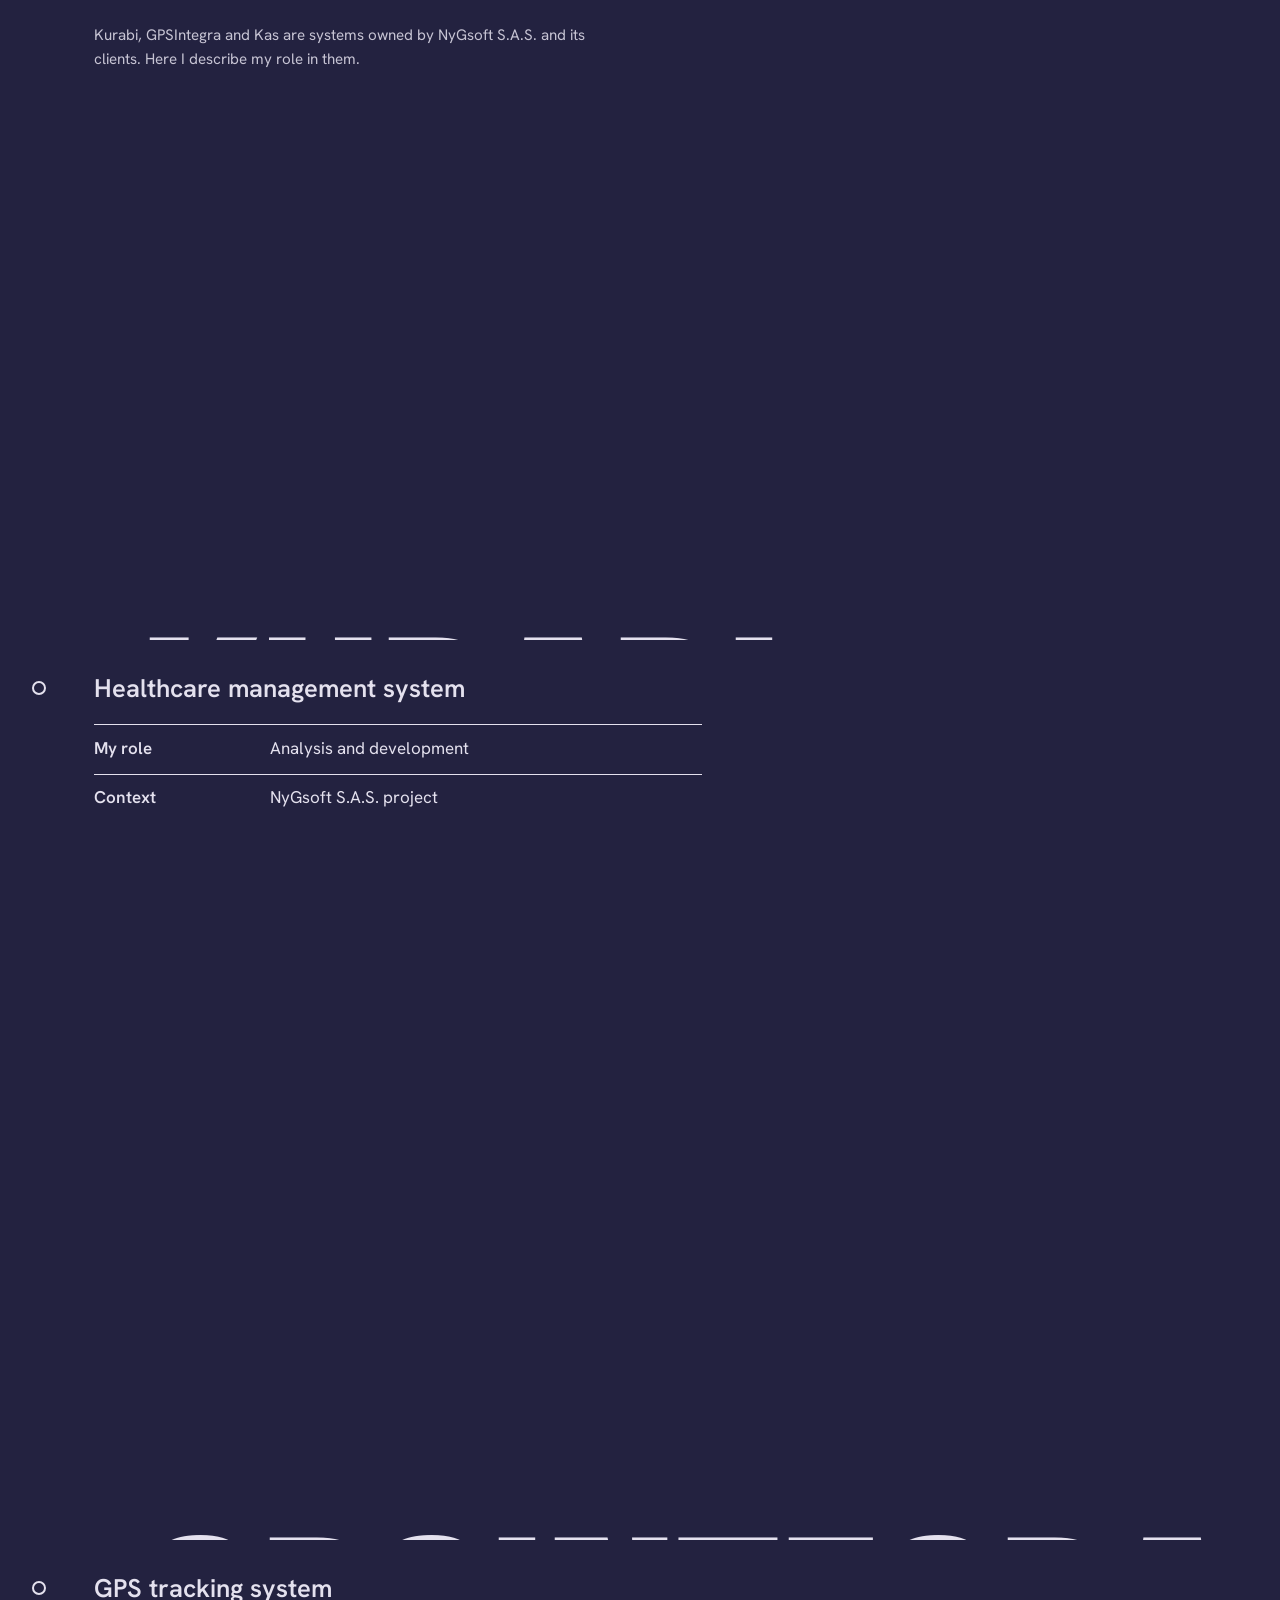
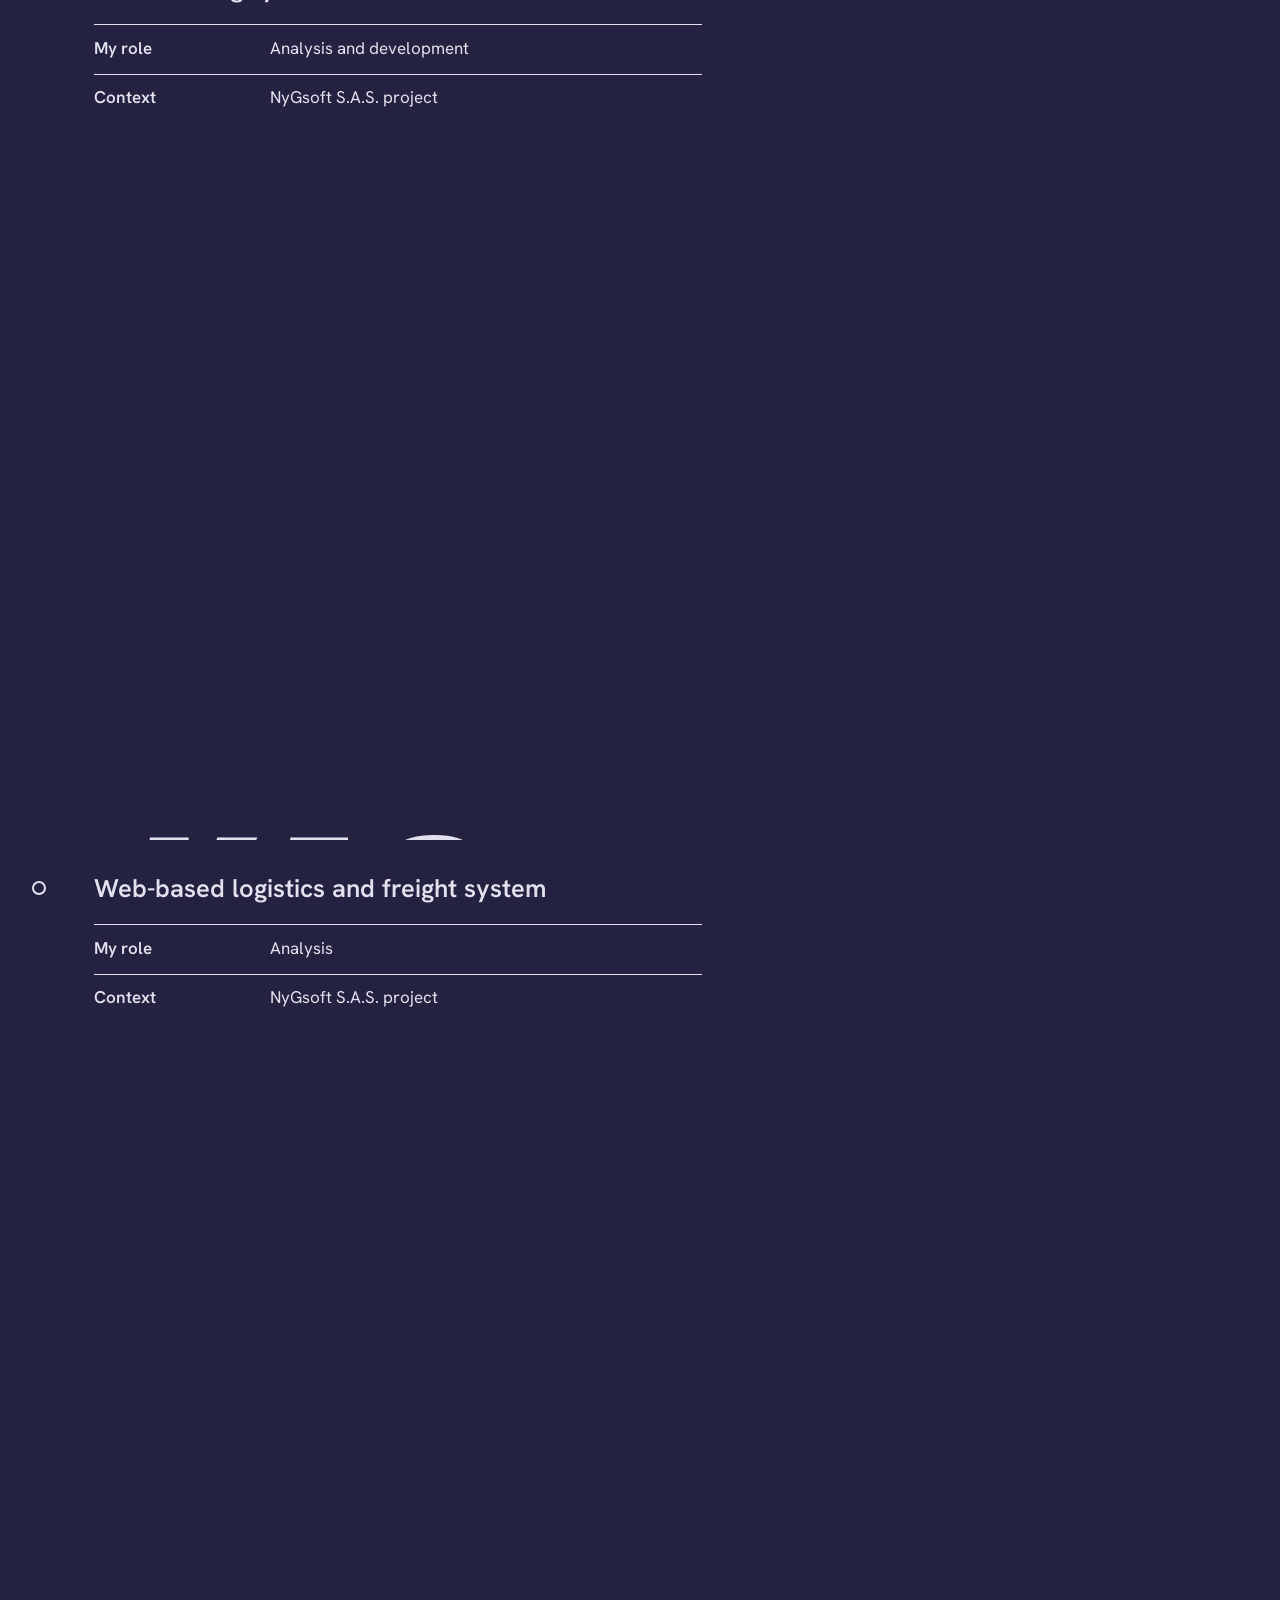
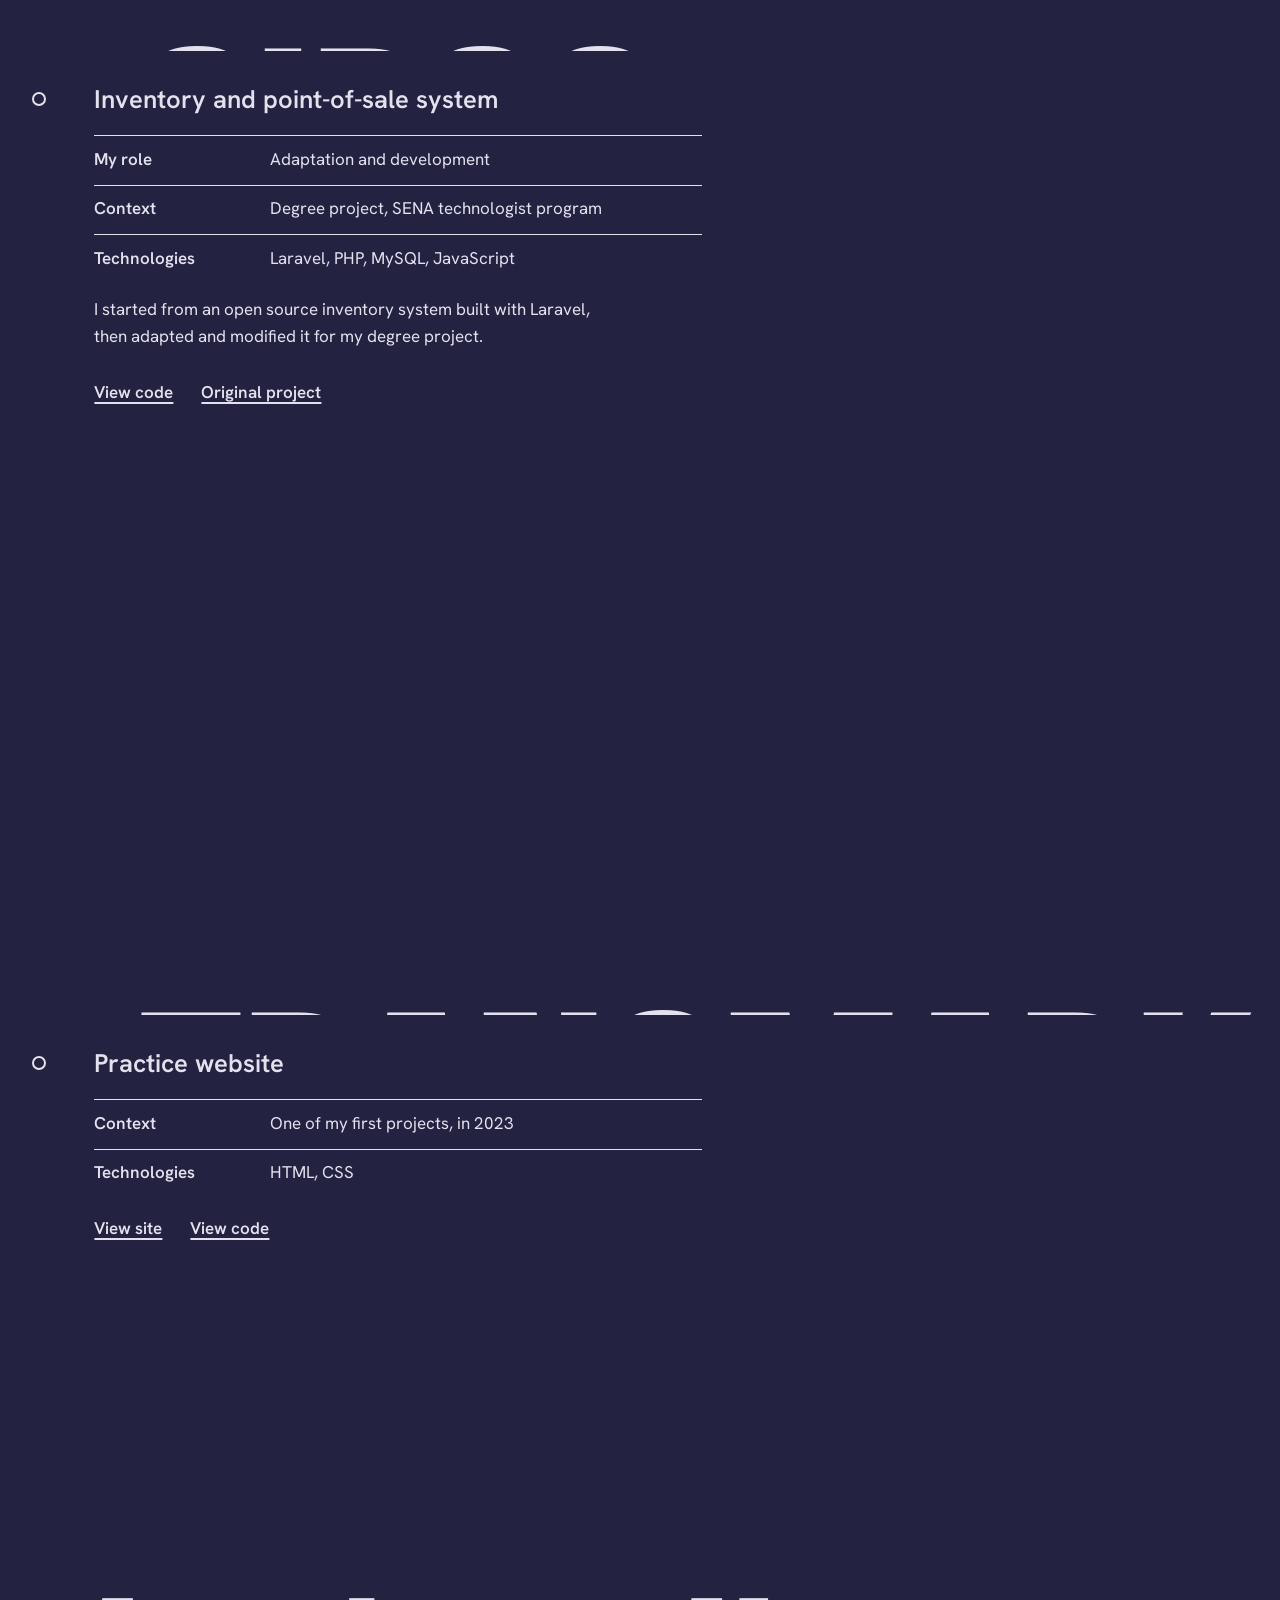
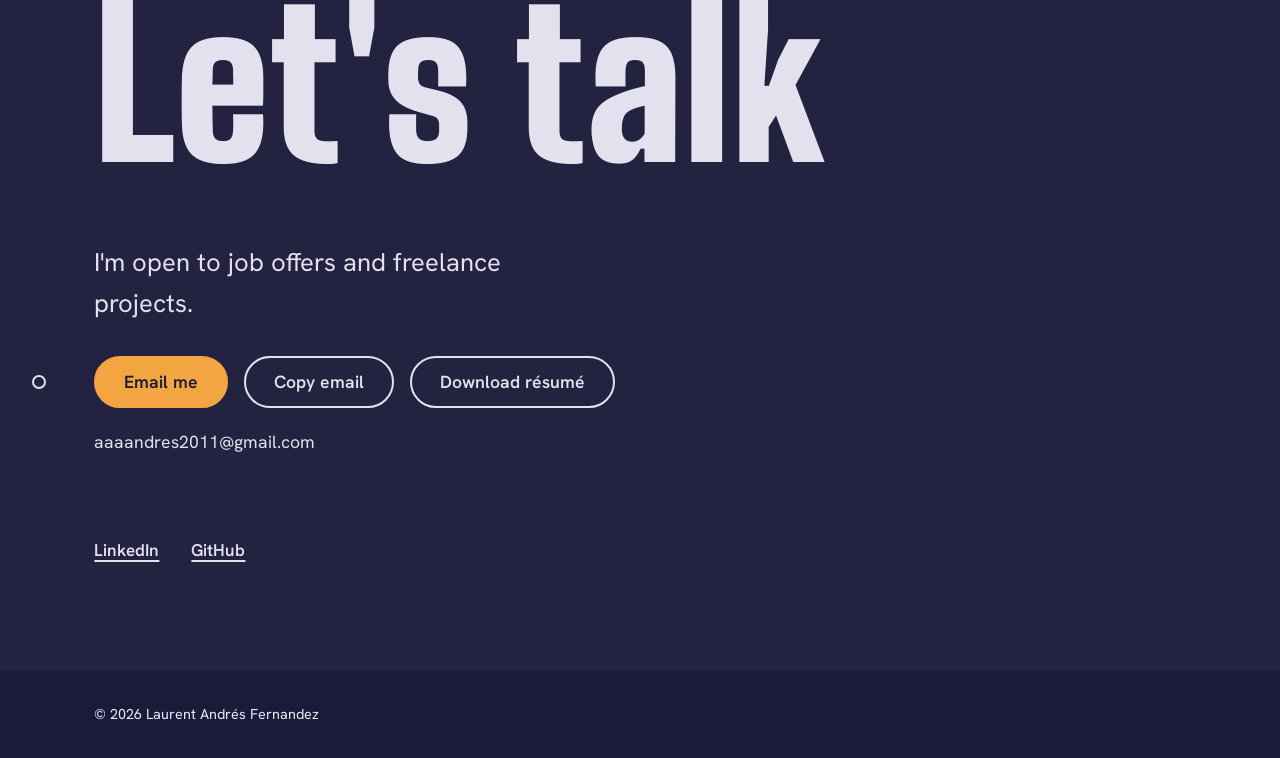
==== commit 127df73f: "feat: actualiza el perfil con el cargo y la experiencia de LinkedIn - Cargo: Ingeniero de software (" ====
--- a/index.html
+++ b/index.html
@@ -3,10 +3,10 @@
 <head>
   <meta charset="UTF-8">
   <meta name="viewport" content="width=device-width, initial-scale=1.0">
-  <title>Laurent Andrés Fernández | Analista y desarrollador de software</title>
-  <meta name="description" content="Portafolio de Laurent Andrés Fernández, analista y desarrollador de software en NyGsoft S.A.S.">
-  <meta property="og:title" content="Laurent Andrés Fernández">
-  <meta property="og:description" content="Analista y desarrollador de software.">
+  <title>Laurent Andrés Fernandez | Ingeniero de software</title>
+  <meta name="description" content="Portafolio de Laurent Andrés Fernandez, ingeniero de software en NyGsoft S.A.S.">
+  <meta property="og:title" content="Laurent Andrés Fernandez">
+  <meta property="og:description" content="Ingeniero de software.">
   <meta property="og:type" content="website">
   <meta name="theme-color" content="#1B1A3A">
 
@@ -20,7 +20,7 @@
   <a class="saltar" href="#contenido" data-i18n="skip">Saltar al contenido</a>
 
   <header class="barra">
-    <a class="barra__nombre" href="#inicio">Laurent Fernández</a>
+    <a class="barra__nombre" href="#inicio">Laurent Fernandez</a>
     <nav class="barra__nav" aria-label="Principal" data-i18n-attr="aria-label:nav.label">
       <a href="#sobre-mi" data-i18n="nav.about">Sobre mí</a>
       <a href="#proyectos" data-i18n="nav.projects">Proyectos</a>
@@ -34,7 +34,7 @@
 
   <main id="contenido">
     <section id="inicio" class="inicio" data-fondo="tinta" data-texto="papel">
-      <h1 class="sr-only">Laurent Andrés Fernández</h1>
+      <h1 class="sr-only">Laurent Andrés Fernandez</h1>
 
       <svg class="inicio__mascara inicio__mascara--ancha" viewBox="0 0 1600 900" preserveAspectRatio="xMidYMid slice" data-centro="430" aria-hidden="true" focusable="false">
         <defs>
@@ -42,7 +42,7 @@
             <rect width="1600" height="900" fill="#000" />
             <g class="inicio__letras" fill="#fff">
               <text class="inicio__linea" x="800" y="500" font-size="467" text-anchor="middle">LAURENT</text>
-              <text class="inicio__linea" x="800" y="700" font-size="210" text-anchor="middle">ANDRÉS FERNÁNDEZ</text>
+              <text class="inicio__linea" x="800" y="700" font-size="210" text-anchor="middle">ANDRÉS FERNANDEZ</text>
             </g>
             <rect class="inicio__relleno" width="1600" height="900" fill="#fff" opacity="0" />
           </mask>
@@ -59,7 +59,7 @@
             <g class="inicio__letras" fill="#fff">
               <text class="inicio__linea" x="450" y="430" font-size="263" text-anchor="middle">LAURENT</text>
               <text class="inicio__linea" x="450" y="700" font-size="306" text-anchor="middle">ANDRÉS</text>
-              <text class="inicio__linea" x="450" y="900" font-size="204" text-anchor="middle">FERNÁNDEZ</text>
+              <text class="inicio__linea" x="450" y="900" font-size="204" text-anchor="middle">FERNANDEZ</text>
             </g>
             <rect class="inicio__relleno" width="900" height="1600" fill="#fff" opacity="0" />
           </mask>
@@ -70,7 +70,7 @@
       </svg>
 
       <div class="inicio__velo" aria-hidden="true"></div>
-      <p class="inicio__rol" data-i18n="hero.role">Analista y desarrollador de software</p>
+      <p class="inicio__rol" data-i18n="hero.role">Ingeniero de software</p>
     </section>
 
     <div class="recorrido">
@@ -78,7 +78,7 @@
 
       <section id="sobre-mi" class="sobre" data-fondo="papel" data-texto="tinta">
         <h2 class="titulo-seccion" data-i18n="about.title">Sobre mí</h2>
-        <p class="sobre__lead" data-i18n="about.lead">Soy analista y desarrollador de software en NyGsoft S.A.S., una empresa colombiana de software a la medida. Participo en los proyectos desde el levantamiento de requerimientos hasta el desarrollo.</p>
+        <p class="sobre__lead" data-i18n="about.lead">Soy ingeniero de software en NyGsoft S.A.S., una empresa colombiana de software a la medida. Antes trabajé como desarrollador .NET y como analista QA. Participo en los proyectos desde el levantamiento de requerimientos hasta el desarrollo.</p>
 
         <dl class="sobre__datos">
           <div class="sobre__dato">
@@ -97,6 +97,7 @@
             <dt data-i18n="about.tech.t">Tecnologías</dt>
             <dd>
               <ul class="tecnologias">
+                <li>.NET</li>
                 <li>JavaScript</li>
                 <li>PHP</li>
                 <li>Laravel</li>
@@ -228,7 +229,7 @@
   </main>
 
   <footer class="pie">
-    <p>© <span id="anio">2026</span> Laurent Andrés Fernández</p>
+    <p>© <span id="anio">2026</span> Laurent Andrés Fernandez</p>
   </footer>
 
   <script src="assets/vendor/gsap.min.js" defer></script>
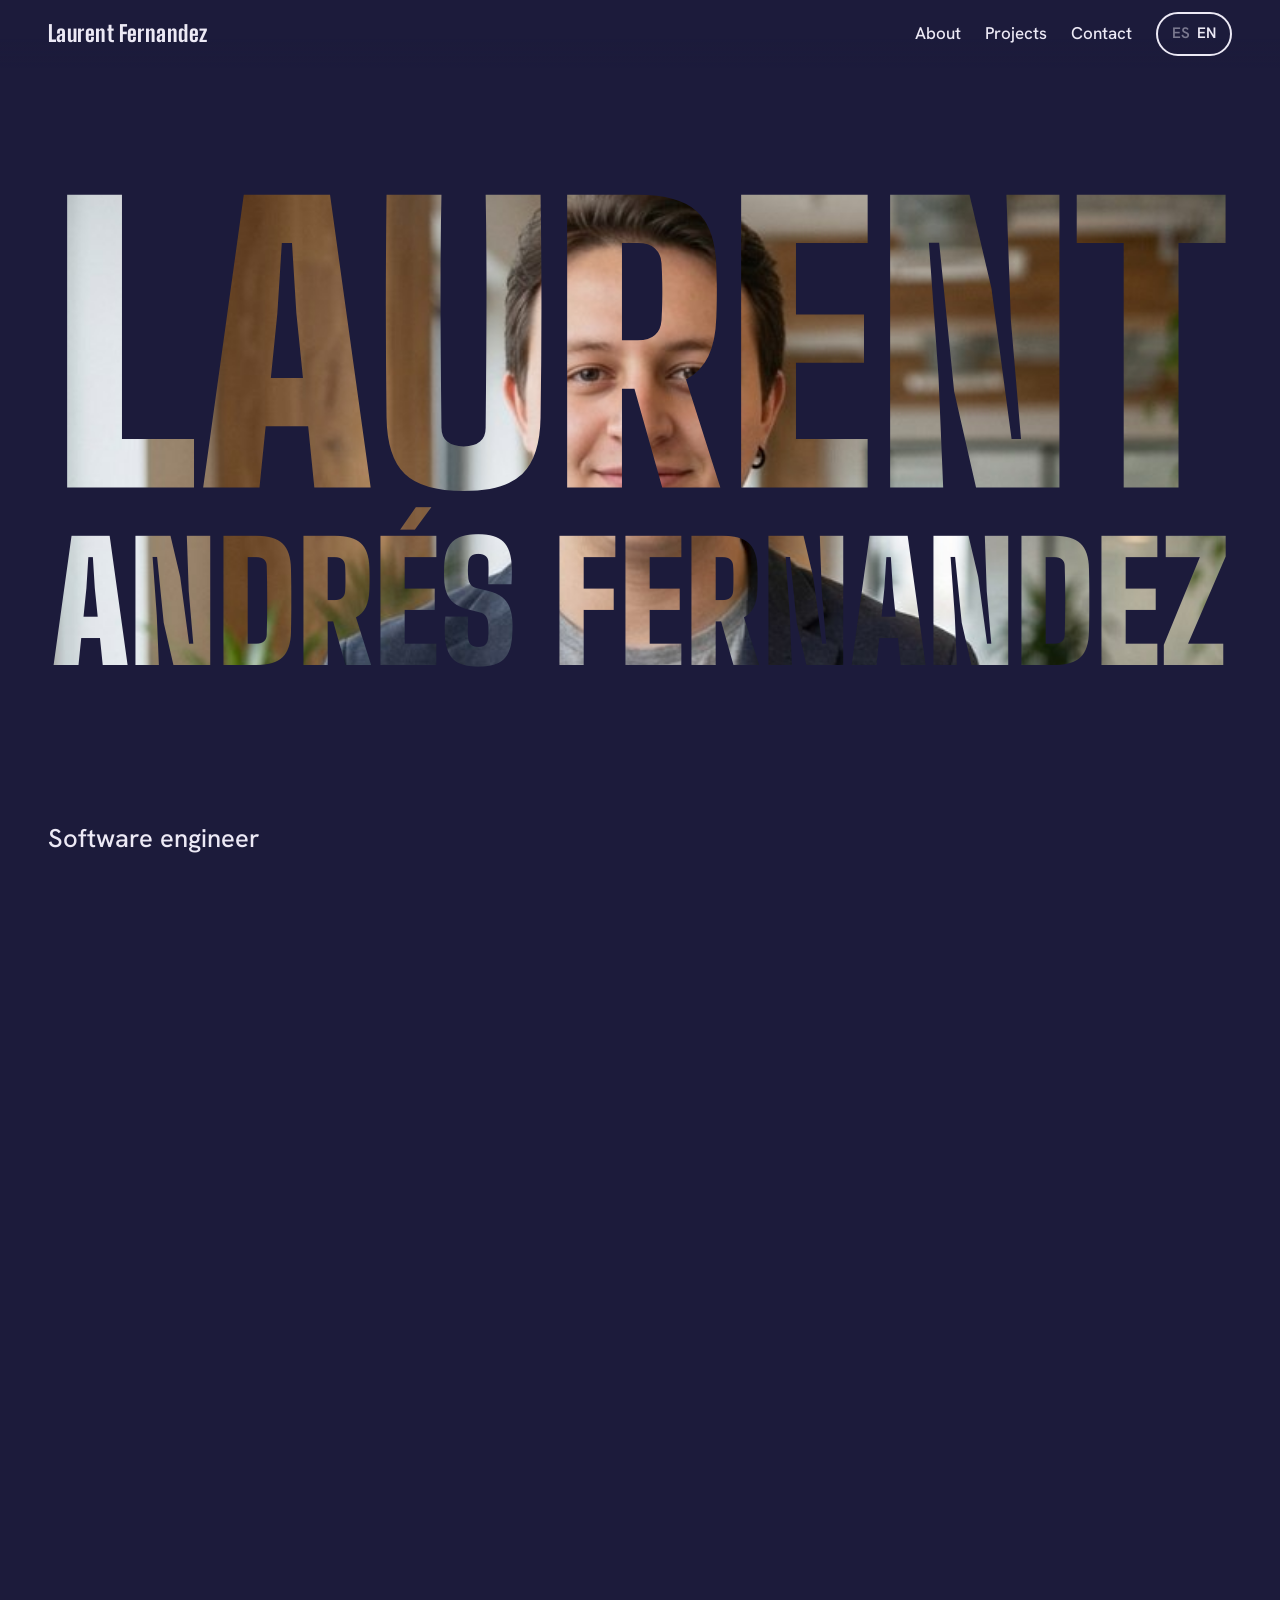
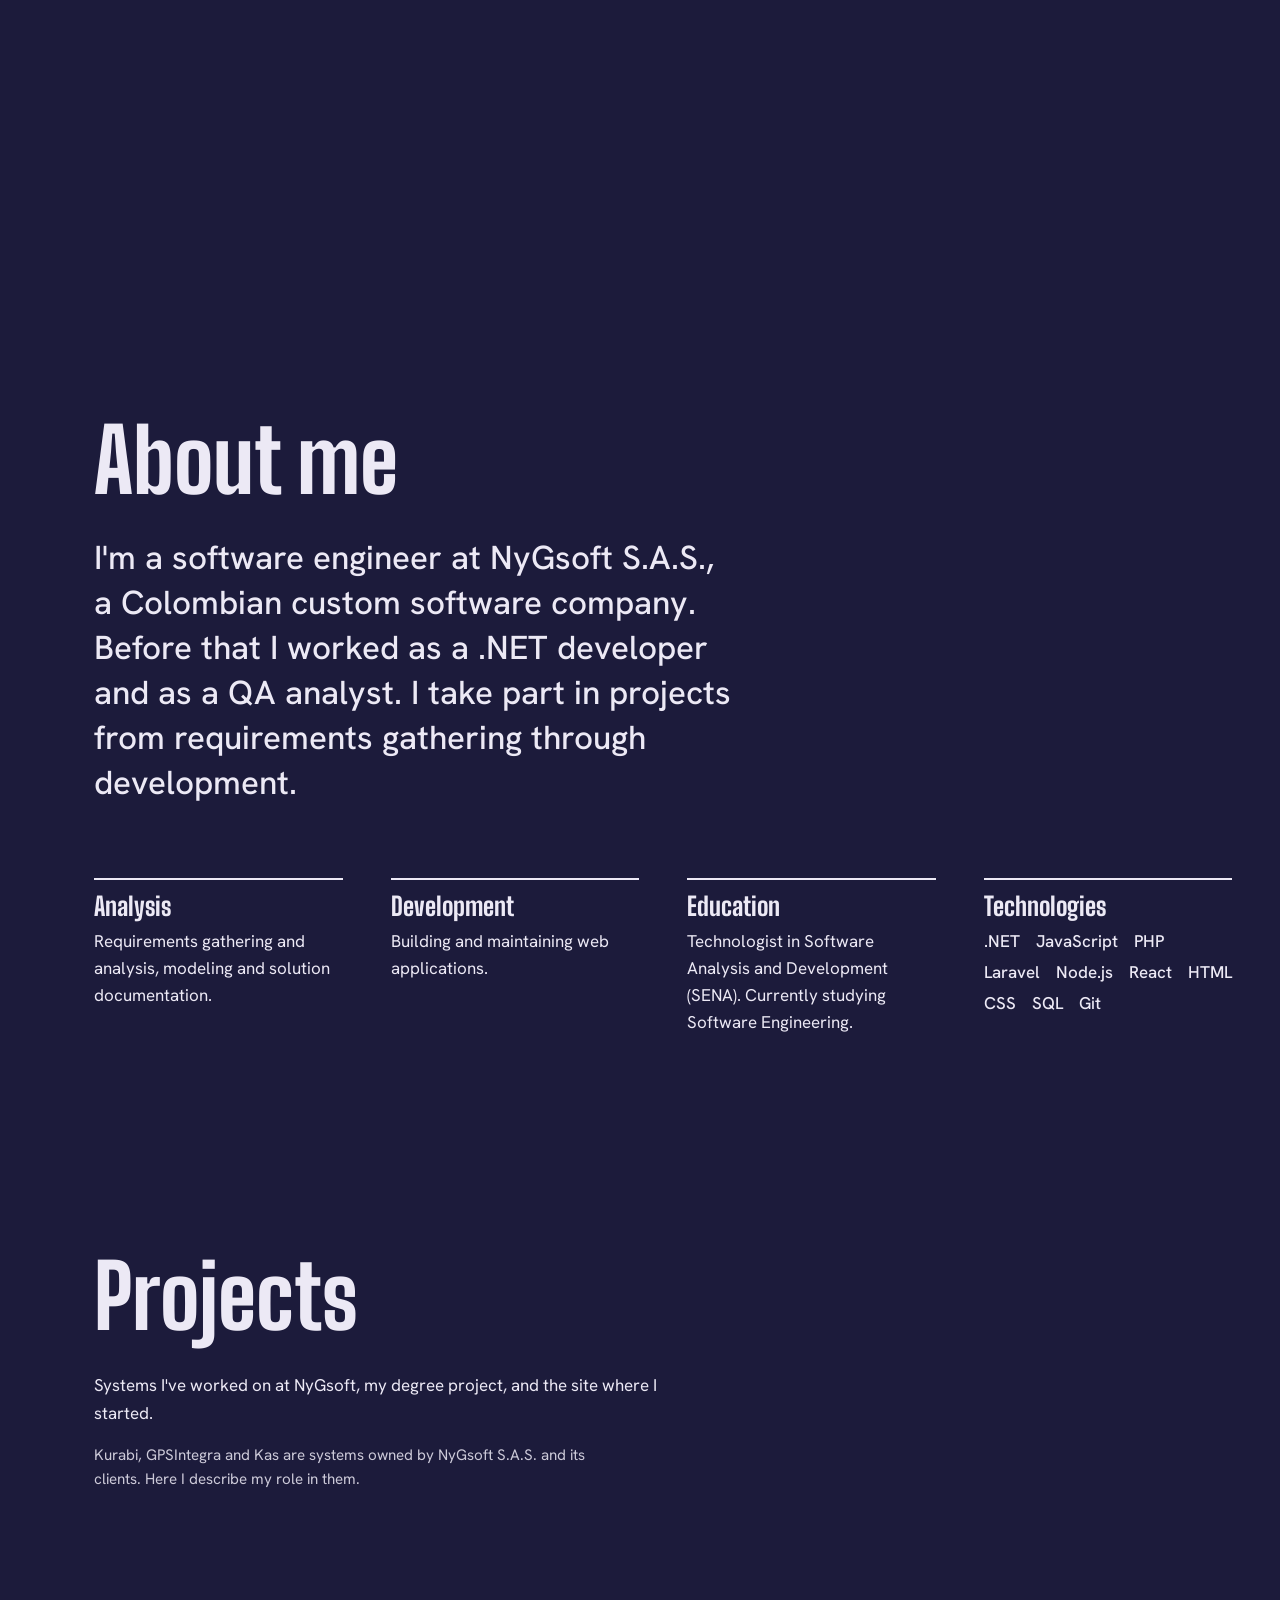
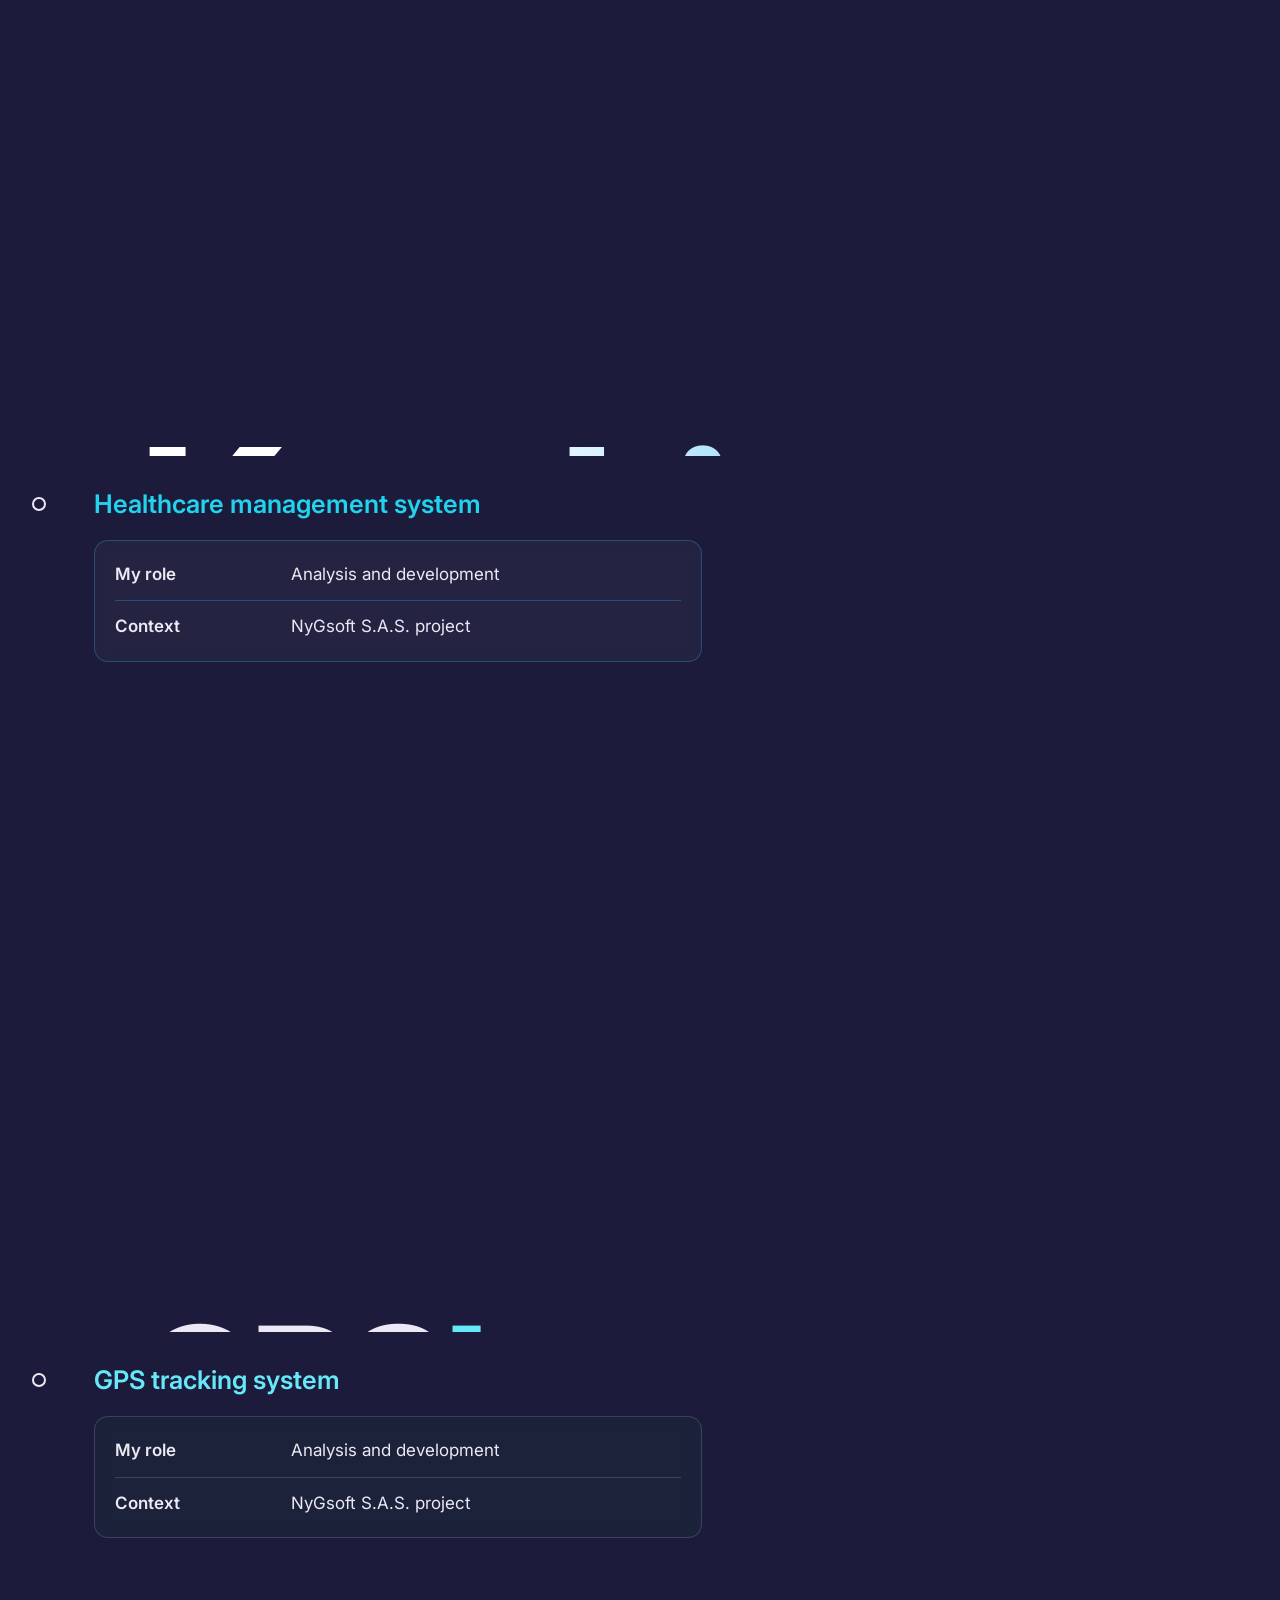
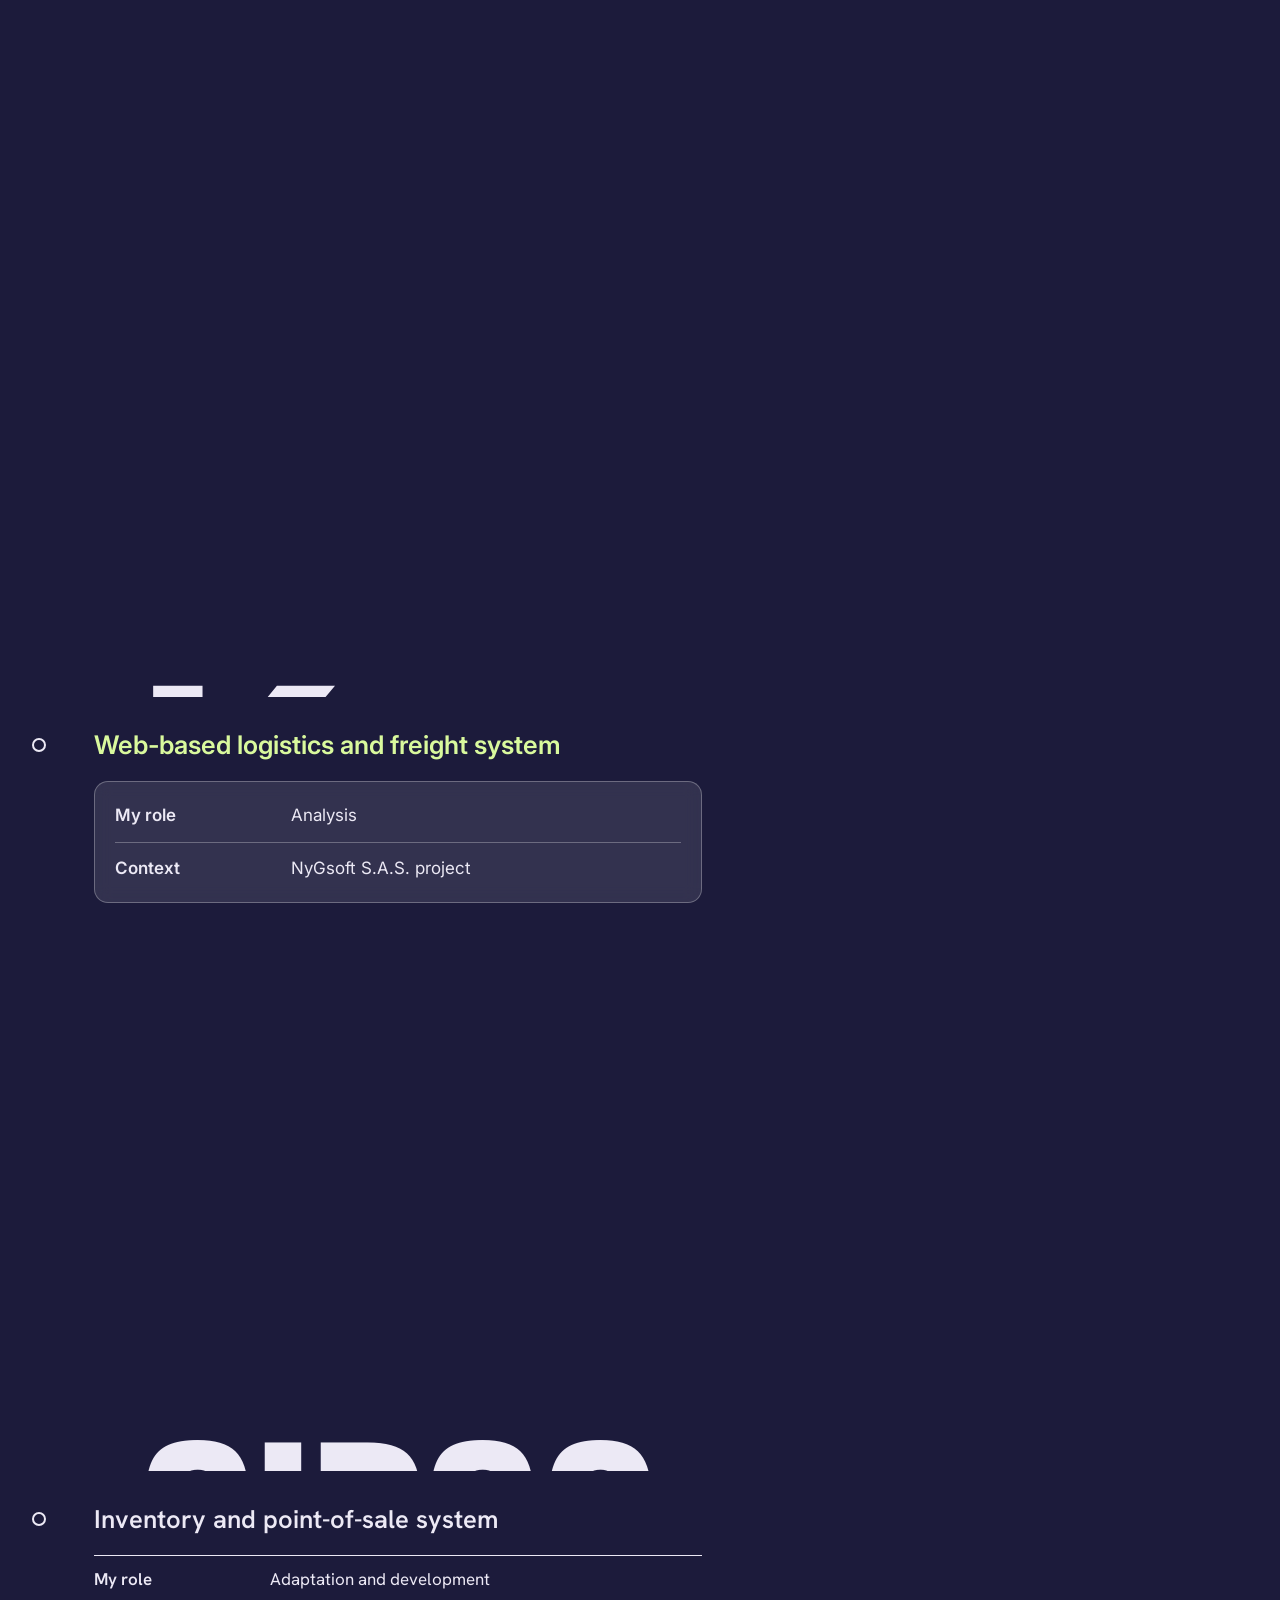
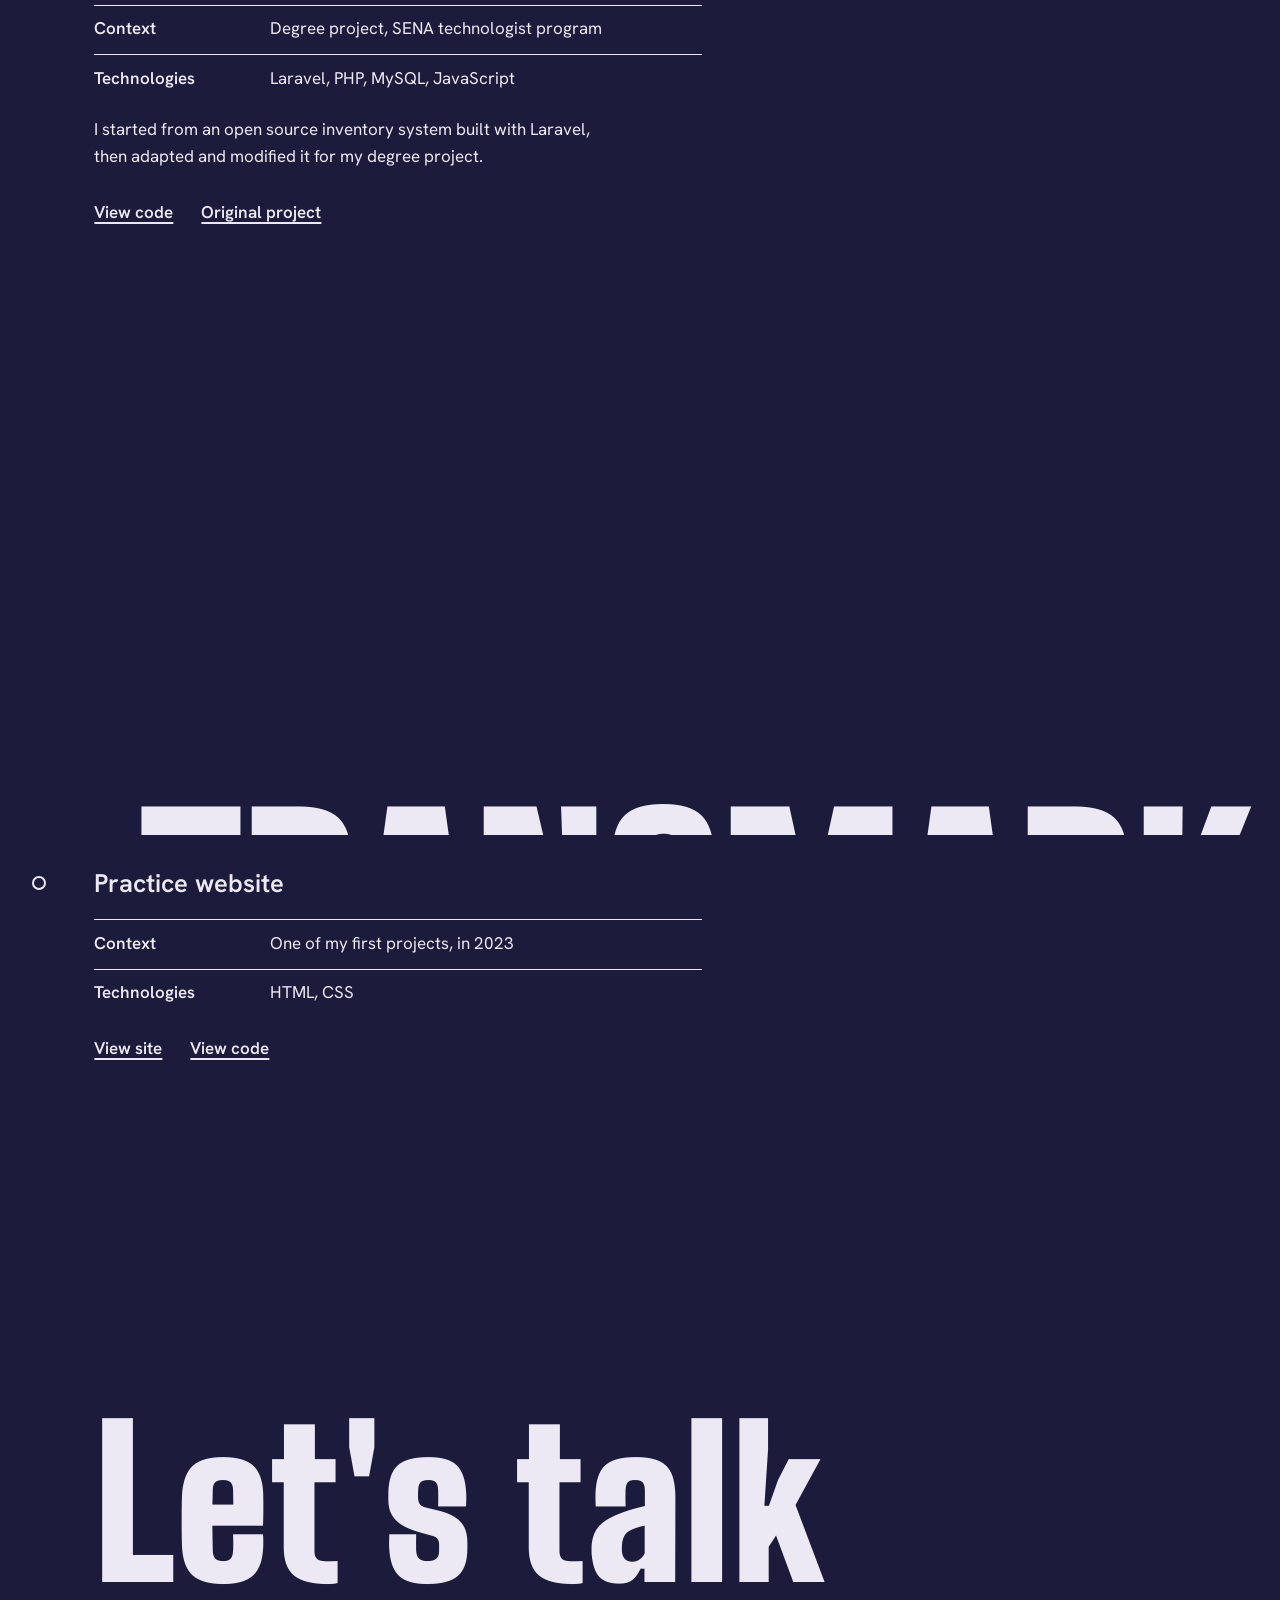
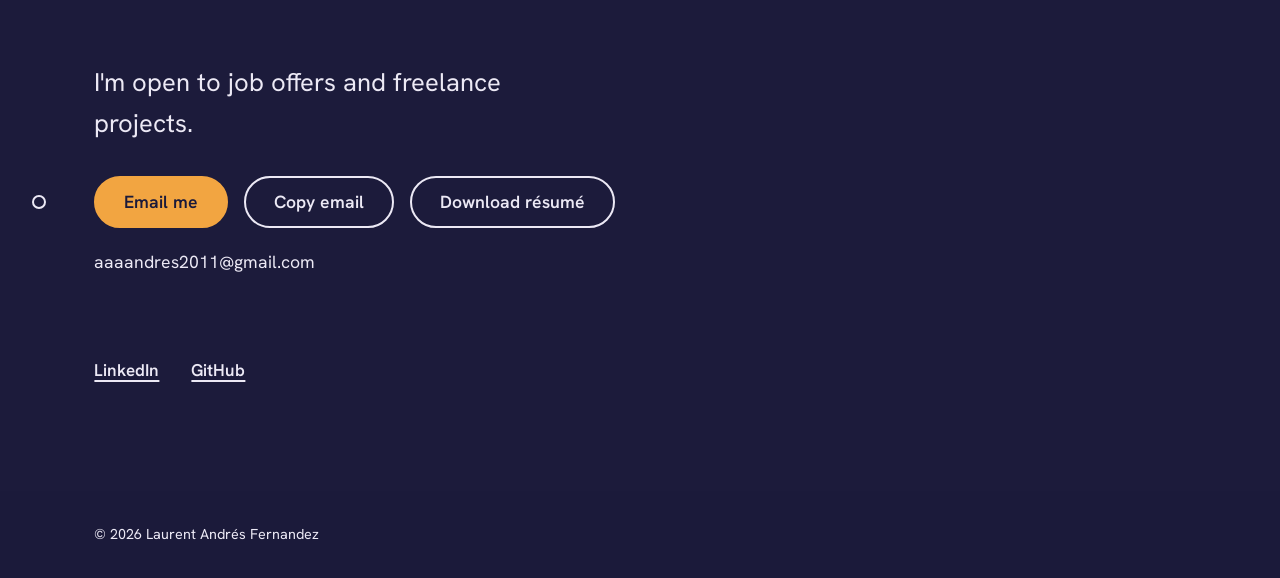
==== commit c84c6290: "feat: escenas con la identidad de cada proyecto y foto nítida en la apertura - Kurabi, GPSIntegra y " ====
--- a/index.html
+++ b/index.html
@@ -12,7 +12,7 @@
 
   <link rel="preconnect" href="https://fonts.googleapis.com">
   <link rel="preconnect" href="https://fonts.gstatic.com" crossorigin>
-  <link rel="stylesheet" href="https://fonts.googleapis.com/css2?family=Big+Shoulders+Display:wght@800;900&family=Hanken+Grotesk:wght@400;500;600&display=swap">
+  <link rel="stylesheet" href="https://fonts.googleapis.com/css2?family=Big+Shoulders+Display:wght@800;900&family=Hanken+Grotesk:wght@400;500;600&family=Inter:wght@400;600;800&display=swap">
   <link rel="preload" as="image" href="assets/img/laurent.jpg">
   <link rel="stylesheet" href="styles.css">
 </head>
@@ -34,7 +34,7 @@
 
   <main id="contenido">
     <section id="inicio" class="inicio" data-fondo="tinta" data-texto="papel">
-      <h1 class="sr-only">Laurent Andrés Fernandez</h1>
+      <h1 class="sr-only inicio__titulo">Laurent Andrés Fernandez</h1>
 
       <svg class="inicio__mascara inicio__mascara--ancha" viewBox="0 0 1600 900" preserveAspectRatio="xMidYMid slice" data-centro="430" aria-hidden="true" focusable="false">
         <defs>
@@ -44,11 +44,10 @@
               <text class="inicio__linea" x="800" y="500" font-size="467" text-anchor="middle">LAURENT</text>
               <text class="inicio__linea" x="800" y="700" font-size="210" text-anchor="middle">ANDRÉS FERNANDEZ</text>
             </g>
-            <rect class="inicio__relleno" width="1600" height="900" fill="#fff" opacity="0" />
           </mask>
         </defs>
         <g mask="url(#mascara-ancha)">
-          <image class="inicio__foto" href="assets/img/laurent.jpg" x="0" y="0" width="1600" height="1600" preserveAspectRatio="xMidYMid slice" />
+          <image href="assets/img/laurent.jpg" x="0" y="0" width="1600" height="1600" preserveAspectRatio="xMidYMid slice" />
         </g>
       </svg>
 
@@ -61,15 +60,16 @@
               <text class="inicio__linea" x="450" y="700" font-size="306" text-anchor="middle">ANDRÉS</text>
               <text class="inicio__linea" x="450" y="900" font-size="204" text-anchor="middle">FERNANDEZ</text>
             </g>
-            <rect class="inicio__relleno" width="900" height="1600" fill="#fff" opacity="0" />
           </mask>
         </defs>
         <g mask="url(#mascara-alta)">
-          <image class="inicio__foto" href="assets/img/laurent.jpg" x="-350" y="0" width="1600" height="1600" preserveAspectRatio="xMidYMid slice" />
+          <image href="assets/img/laurent.jpg" x="-350" y="0" width="1600" height="1600" preserveAspectRatio="xMidYMid slice" />
         </g>
       </svg>
 
-      <div class="inicio__velo" aria-hidden="true"></div>
+      <figure class="inicio__retrato">
+        <img src="assets/img/laurent.jpg" width="1024" height="1024" alt="Foto de Laurent Andrés Fernandez" data-i18n-attr="alt:hero.photoAlt">
+      </figure>
       <p class="inicio__rol" data-i18n="hero.role">Ingeniero de software</p>
     </section>
 
@@ -120,7 +120,8 @@
           <p class="nota" data-i18n="projects.note">Kurabi, GPSIntegra y Kas son sistemas de NyGsoft S.A.S. y de sus clientes. Aquí describo mi participación en ellos.</p>
         </div>
 
-        <article class="escena" data-fondo="coral" data-texto="tinta">
+        <article class="escena escena--marca escena--kurabi" data-fondo="kura" data-texto="papel">
+          <div class="escena__mundo" aria-hidden="true"></div>
           <div class="escena__titulo"><h3 class="escena__nombre">Kurabi</h3></div>
           <div class="escena__cuerpo">
             <span class="parada" aria-hidden="true"></span>
@@ -135,8 +136,9 @@
           </svg>
         </article>
 
-        <article class="escena" data-fondo="senal" data-texto="tinta">
-          <div class="escena__titulo"><h3 class="escena__nombre">GPSIntegra</h3></div>
+        <article class="escena escena--marca escena--gps" data-fondo="gps" data-texto="papel">
+          <div class="escena__mundo" aria-hidden="true"></div>
+          <div class="escena__titulo"><h3 class="escena__nombre">GPS<span class="escena__acento">Integra</span></h3></div>
           <div class="escena__cuerpo">
             <span class="parada" aria-hidden="true"></span>
             <p class="escena__tipo" data-i18n="gps.type">Sistema de rastreo GPS</p>
@@ -152,7 +154,8 @@
           </svg>
         </article>
 
-        <article class="escena" data-fondo="ambar" data-texto="tinta">
+        <article class="escena escena--marca escena--kas" data-fondo="kaz" data-texto="papel">
+          <div class="escena__mundo" aria-hidden="true"></div>
           <div class="escena__titulo"><h3 class="escena__nombre">Kas</h3></div>
           <div class="escena__cuerpo">
             <span class="parada" aria-hidden="true"></span>
--- a/styles.css
+++ b/styles.css
@@ -3,15 +3,19 @@
   --tinta: #1B1A3A;
   --papel: #EDEAF6;
   --ambar: #F2A541;
-  --senal: #2EC4B6;
-  --coral: #FF6F61;
   --lima: #B8E05A;
+
+  /* Colores base tomados de los sitios de cada proyecto */
+  --kura: #0A2540;
+  --gps: #0B1426;
+  --kaz: #3D7A12;
 
   --fondo: var(--tinta);
   --texto: var(--papel);
 
   --fuente-display: "Big Shoulders Display", "Arial Narrow", sans-serif;
   --fuente-texto: "Hanken Grotesk", system-ui, sans-serif;
+  --fuente-marca: "Inter", system-ui, sans-serif;
 
   --t-base: 1.0625rem;
   --t-2: clamp(1.25rem, 2vw, 1.6rem);
@@ -175,10 +179,10 @@
 
 [data-fondo="tinta"] { --fondo: var(--tinta); }
 [data-fondo="papel"] { --fondo: var(--papel); }
-[data-fondo="ambar"] { --fondo: var(--ambar); }
-[data-fondo="senal"] { --fondo: var(--senal); }
-[data-fondo="coral"] { --fondo: var(--coral); }
 [data-fondo="lima"] { --fondo: var(--lima); }
+[data-fondo="kura"] { --fondo: var(--kura); }
+[data-fondo="gps"] { --fondo: var(--gps); }
+[data-fondo="kaz"] { --fondo: var(--kaz); }
 [data-texto="tinta"] { --texto: var(--tinta); }
 [data-texto="papel"] { --texto: var(--papel); }
 
@@ -224,13 +228,63 @@
   font-weight: 900;
 }
 
-.inicio__velo {
-  position: absolute;
-  inset: 0;
-  background:
-    linear-gradient(to bottom, rgb(27 26 58 / 0.7), transparent 18%),
-    linear-gradient(to top, var(--tinta), transparent 50%);
-  opacity: 0;
+/* La foto se muestra a un tamaño cercano al del archivo (1024 px) para que no se pixele.
+   Solo aparece con animaciones; sin ellas, la foto se ve dentro de las letras. */
+/* Se centra con márgenes y no con translate, porque GSAP reemplaza translate al animar. */
+.inicio__retrato {
+  --ancho-retrato: min(36vw, 30rem);
+  display: none;
+  position: absolute;
+  top: 50%;
+  right: calc(var(--gutter) * 2);
+  width: var(--ancho-retrato);
+  aspect-ratio: 4 / 5;
+  margin: calc(var(--ancho-retrato) * -0.625) 0 0;
+}
+
+.inicio__retrato img {
+  display: block;
+  width: 100%;
+  height: 100%;
+  object-fit: cover;
+  object-position: 50% 20%;
+}
+
+.con-movimiento .inicio__retrato {
+  display: block;
+}
+
+/* Con animaciones, el nombre aparece junto a la foto al final de la apertura */
+.con-movimiento .inicio__titulo {
+  position: absolute;
+  top: 26%;
+  left: var(--gutter);
+  width: min-content;
+  height: auto;
+  overflow: visible;
+  clip-path: none;
+  white-space: normal;
+  font-family: var(--fuente-display);
+  font-weight: 900;
+  font-size: clamp(3.5rem, 8vw, 8rem);
+  line-height: 0.9;
+}
+
+@media (orientation: portrait) {
+  .inicio__retrato {
+    --ancho-retrato: min(72vw, 22rem);
+    top: 13%;
+    right: auto;
+    left: 50%;
+    margin: 0 0 0 calc(var(--ancho-retrato) / -2);
+  }
+
+  .con-movimiento .inicio__titulo {
+    top: auto;
+    bottom: 6.5rem;
+    width: auto;
+    font-size: clamp(2.5rem, 11vw, 3.5rem);
+  }
 }
 
 .inicio__rol {
@@ -453,6 +507,118 @@
 .con-movimiento .motivo > * {
   stroke-dasharray: 1;
   stroke-dashoffset: 1;
+}
+
+/* ---------- Escenas con el estilo de cada proyecto ----------
+   Cada una copia la identidad de su sitio: fondo, color de acento y tarjetas.
+   El fondo vive en .escena__mundo para poder revelarlo con una transición. */
+.escena--marca {
+  isolation: isolate;
+  font-family: var(--fuente-marca);
+}
+
+.escena__mundo {
+  position: absolute;
+  inset: 0;
+  z-index: -1;
+  overflow: hidden;
+  background: var(--mundo);
+}
+
+.escena--marca .escena__nombre {
+  padding-bottom: 0.12em;
+  font-family: var(--fuente-marca);
+  font-weight: 800;
+  font-size: var(--t-marca, var(--t-gigante));
+  line-height: 0.95;
+  letter-spacing: -0.045em;
+  text-transform: none;
+}
+
+.escena--marca .escena__tipo {
+  color: var(--acento);
+}
+
+.escena--marca .ficha {
+  gap: 0;
+  padding: 0.5rem 1.25rem;
+  border: 1px solid var(--borde-tarjeta);
+  border-radius: 14px;
+  background: var(--tarjeta);
+  backdrop-filter: blur(8px);
+}
+
+.escena--marca .ficha div {
+  padding: 0.75rem 0;
+  border-top-color: var(--borde-tarjeta);
+}
+
+.escena--marca .ficha div:first-child {
+  border-top: none;
+}
+
+.escena--marca .motivo {
+  stroke: var(--acento);
+}
+
+/* Kurabi: azul océano con resplandor radial y un arco de fondo, como kurabi.tech */
+.escena--kurabi {
+  --acento: #22D3EE;
+  --tarjeta: rgb(255 255 255 / 0.04);
+  --borde-tarjeta: rgb(56 189 248 / 0.28);
+  --mundo: radial-gradient(circle at 75% 45%, #134A7C 0%, var(--kura) 45%, #061829 100%);
+  --t-marca: clamp(4rem, 16vw, 14rem);
+}
+
+.escena--kurabi .escena__mundo::after {
+  content: "";
+  position: absolute;
+  top: 50%;
+  right: -25vmax;
+  width: 75vmax;
+  aspect-ratio: 1;
+  border: 2px solid rgb(56 189 248 / 0.1);
+  border-radius: 50%;
+  translate: 0 -50%;
+}
+
+.escena--kurabi .escena__nombre {
+  background: linear-gradient(90deg, #fff 30%, #7DD3FC 65%, var(--acento));
+  -webkit-background-clip: text;
+  background-clip: text;
+  color: transparent;
+}
+
+/* GPSIntegra: azul marino con puntos tipo constelación y cian con brillo, como gpsintegra.com */
+.escena--gps {
+  --acento: #67E8F9;
+  --tarjeta: rgb(30 41 59 / 0.55);
+  --borde-tarjeta: rgb(148 163 184 / 0.25);
+  --mundo:
+    radial-gradient(circle at 78% 30%, rgb(6 182 212 / 0.22), transparent 45%),
+    radial-gradient(rgb(148 163 184 / 0.35) 1px, transparent 1.6px) 0 0 / 44px 44px,
+    var(--gps);
+  --t-marca: clamp(3rem, 12.5vw, 11.5rem);
+}
+
+.escena__acento {
+  color: var(--acento);
+}
+
+.escena--gps .motivo {
+  filter: drop-shadow(0 0 8px rgb(103 232 249 / 0.6));
+}
+
+/* Kas: degradado verde con cuadrícula y tarjetas de vidrio, como kaz-inspector.com */
+.escena--kas {
+  --acento: #D9F99D;
+  --tarjeta: rgb(255 255 255 / 0.1);
+  --borde-tarjeta: rgb(255 255 255 / 0.28);
+  --mundo:
+    linear-gradient(rgb(255 255 255 / 0.06) 1px, transparent 1px) 0 0 / 48px 48px,
+    linear-gradient(90deg, rgb(255 255 255 / 0.06) 1px, transparent 1px) 0 0 / 48px 48px,
+    linear-gradient(135deg, #2E6A0E 0%, #4C9714 55%, #74B81F 100%);
+  --t-marca: clamp(5rem, 22vw, 18rem);
 }
 
 /* ---------- Contacto ---------- */
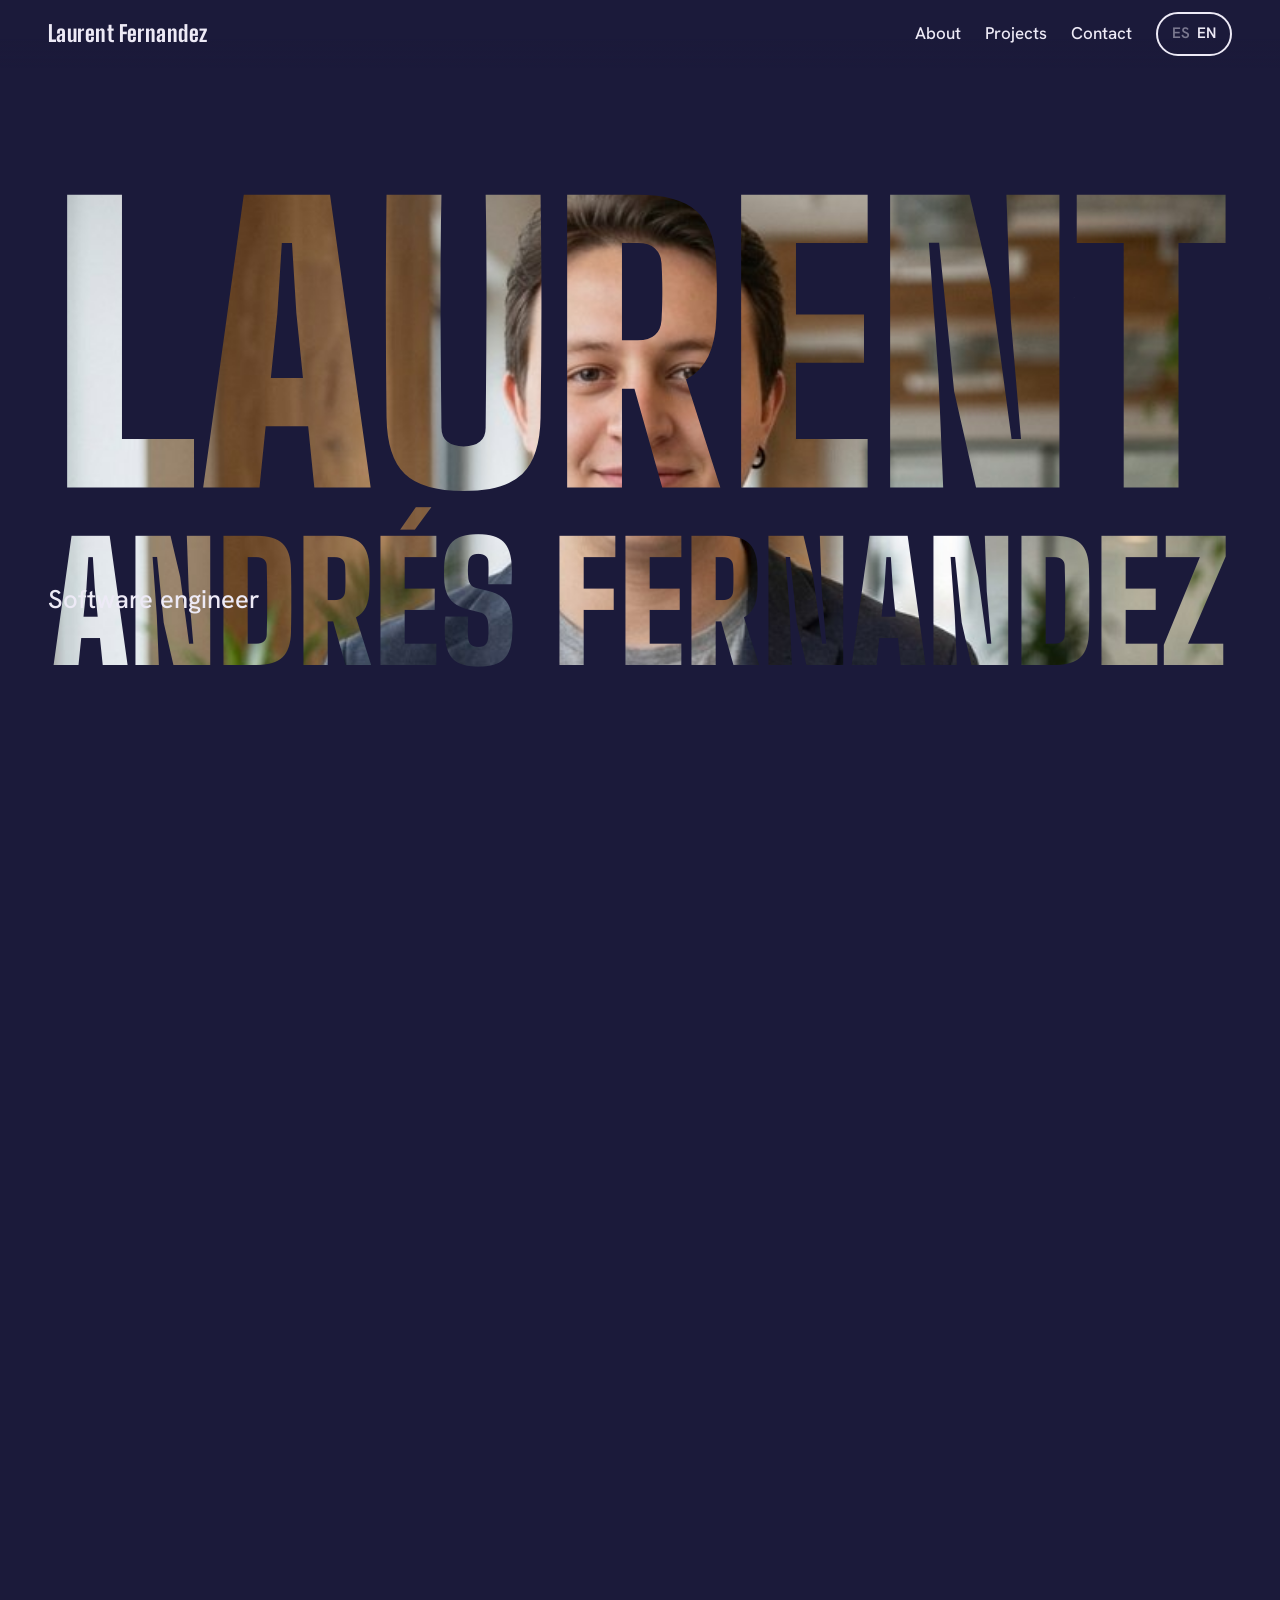
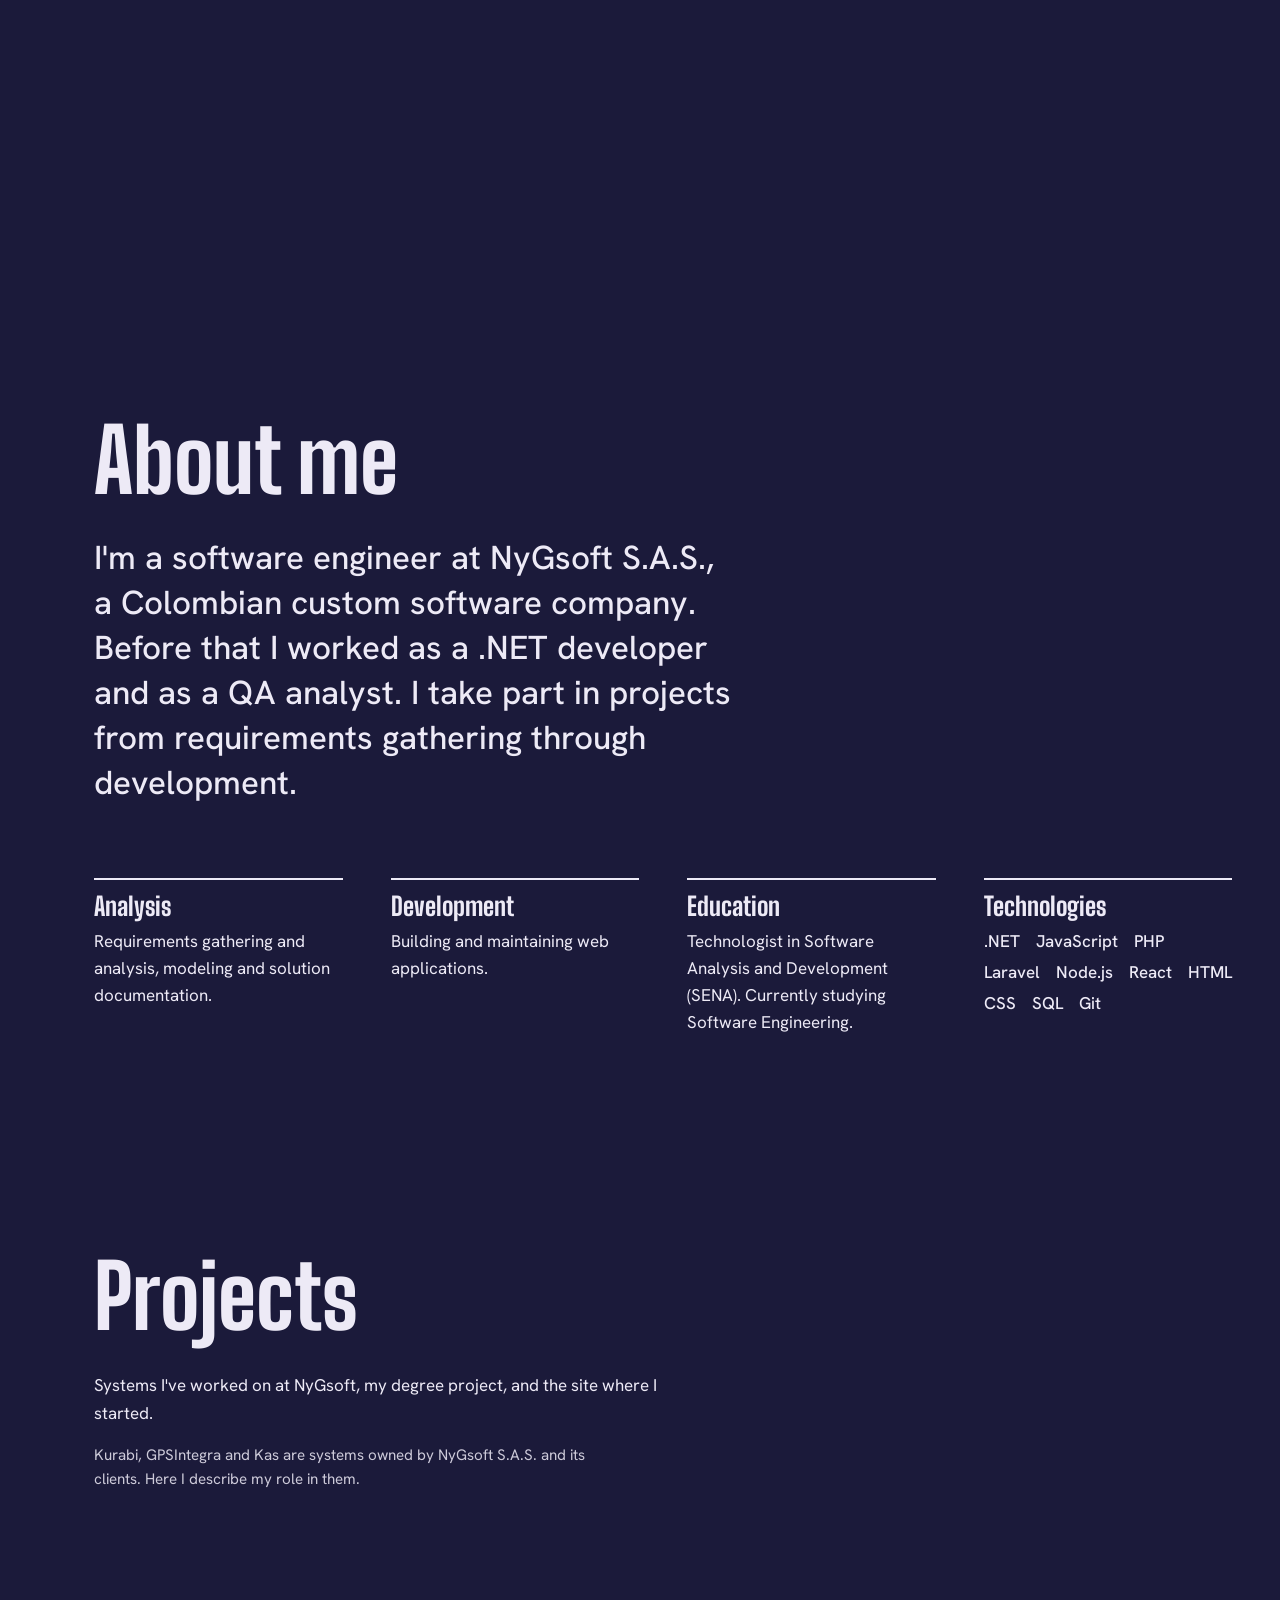
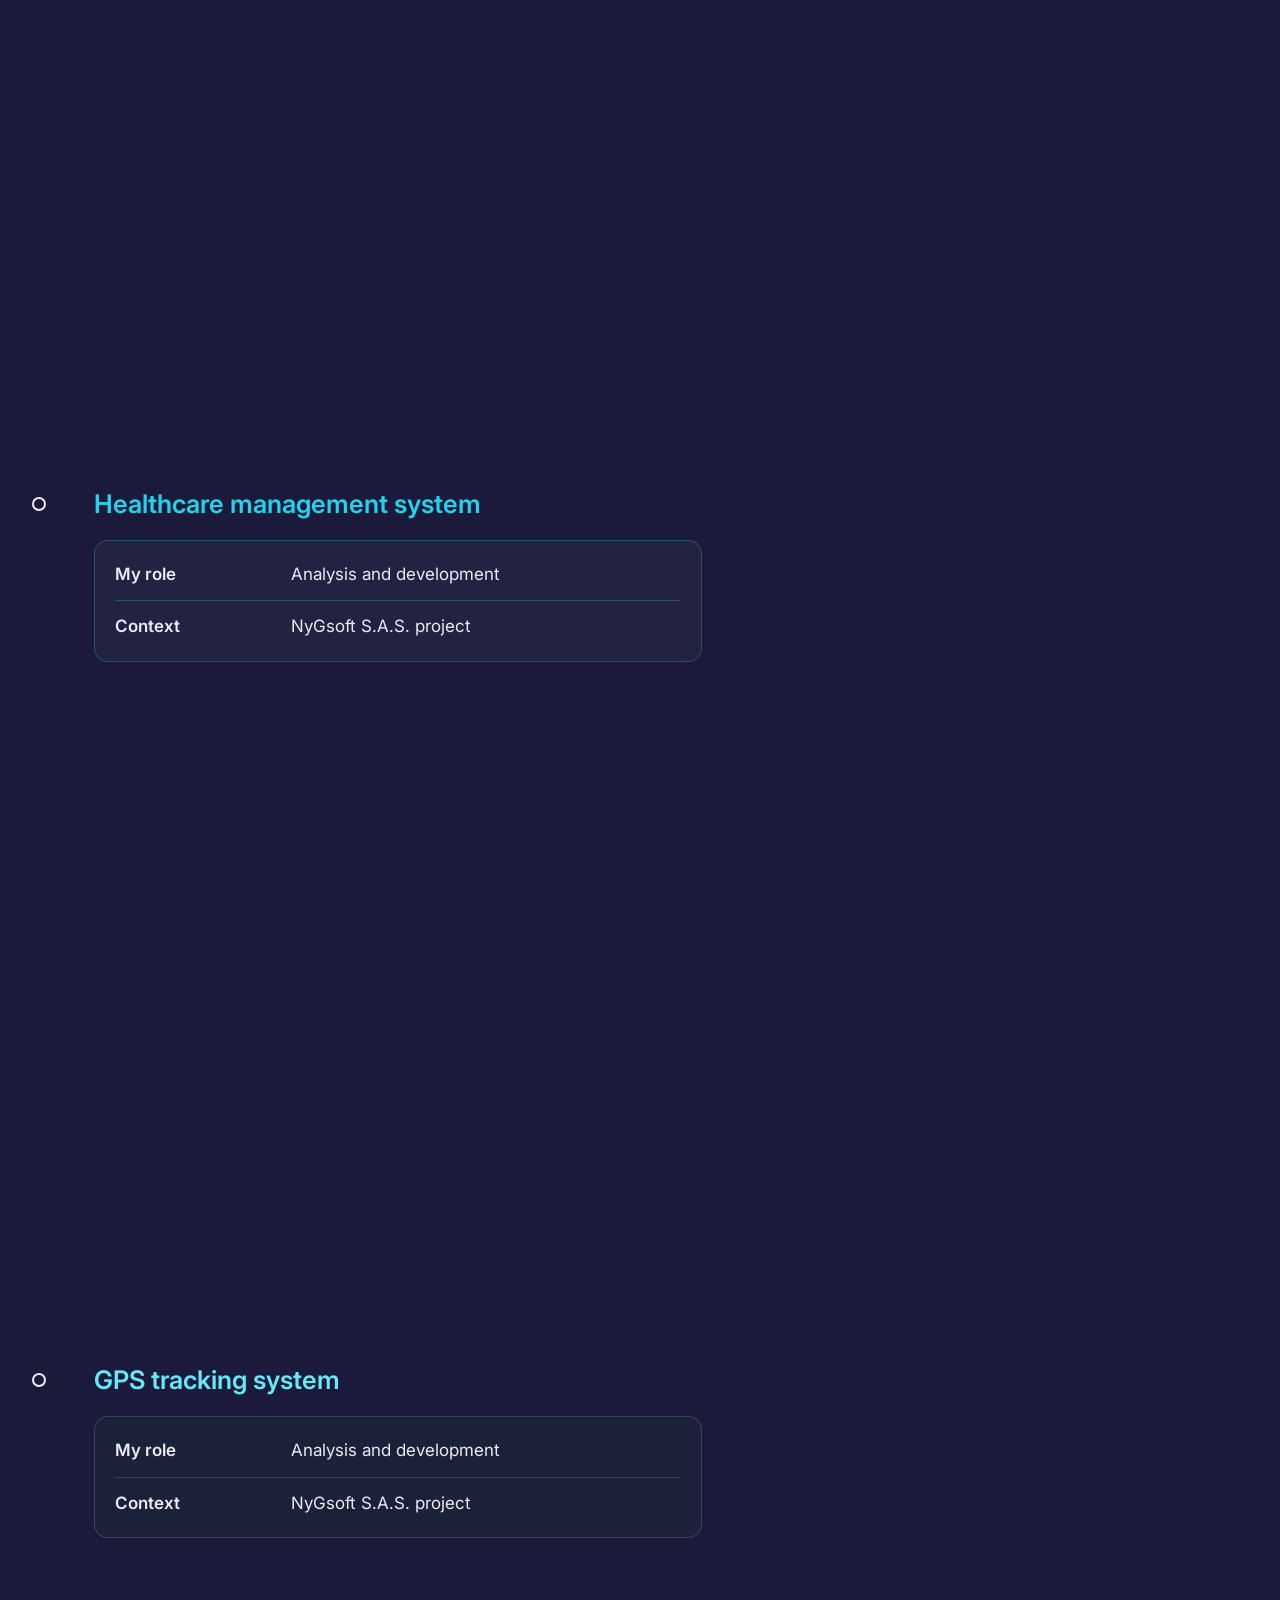
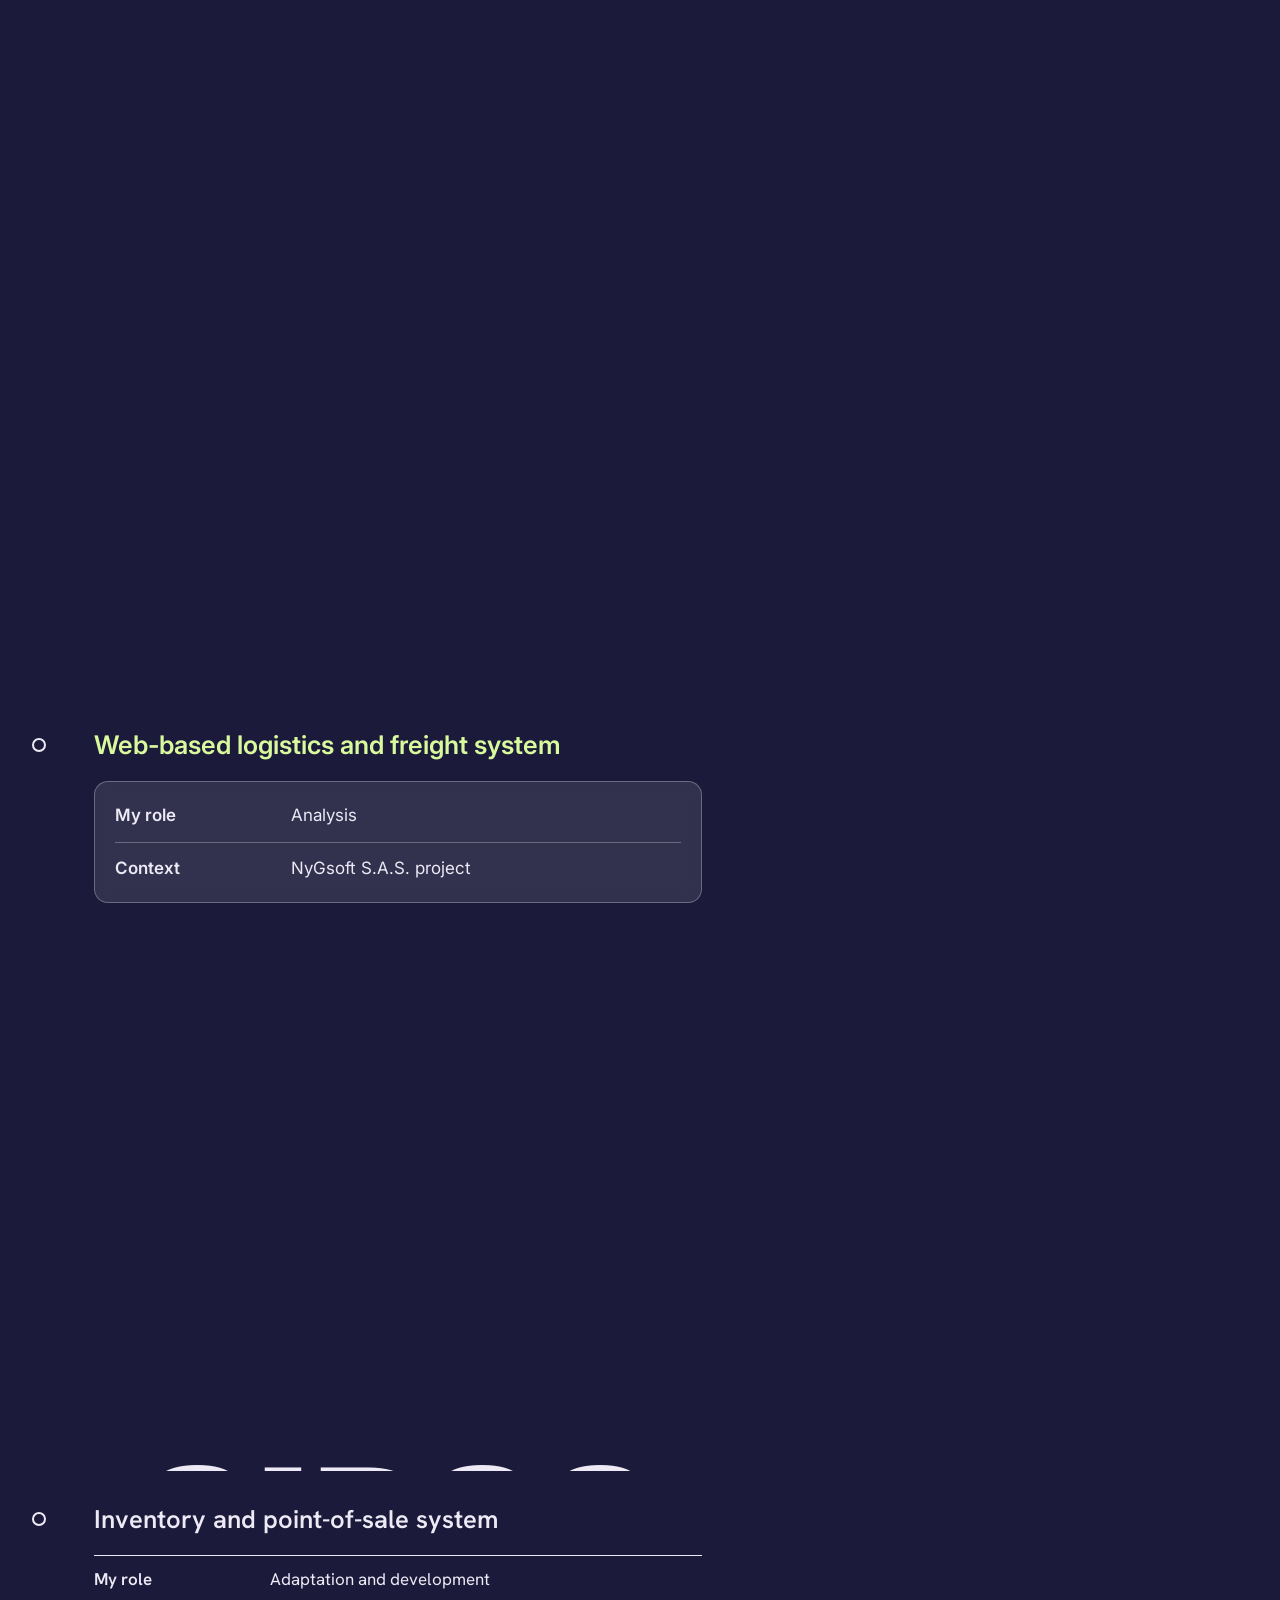
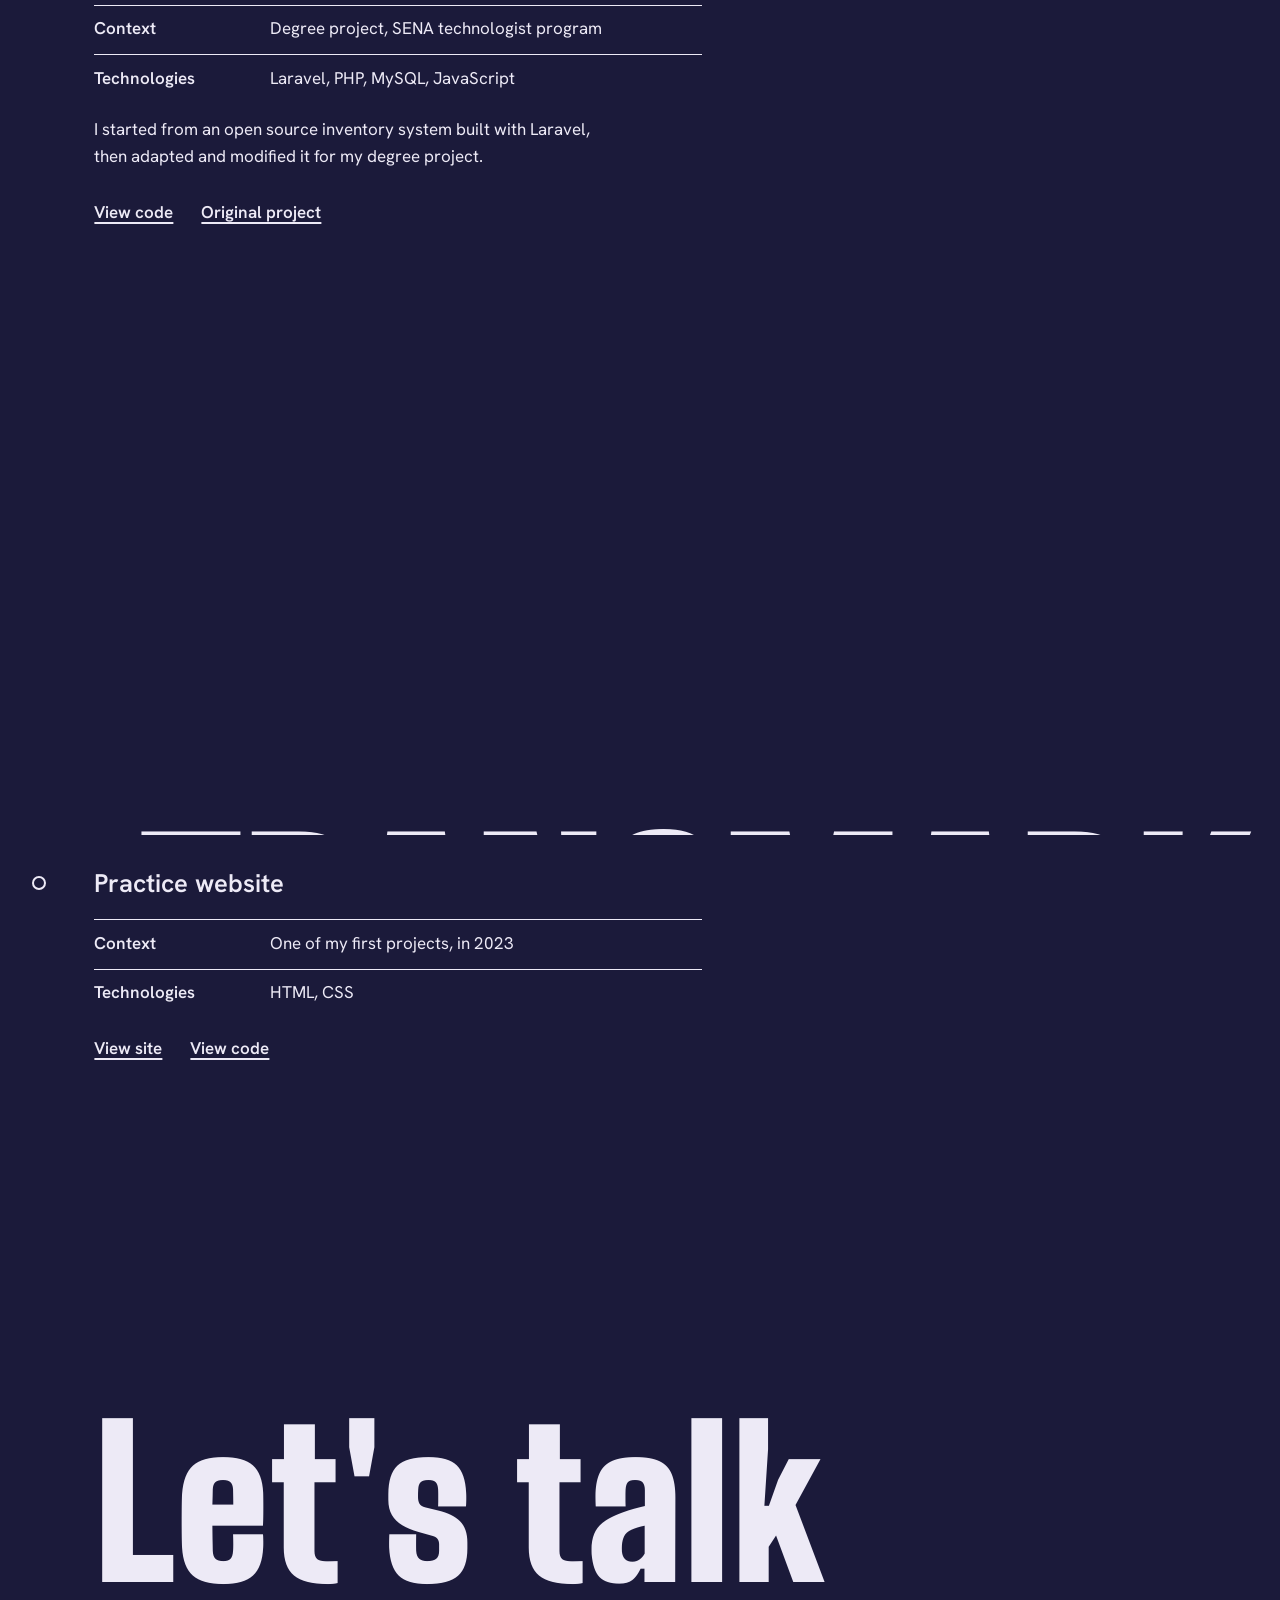
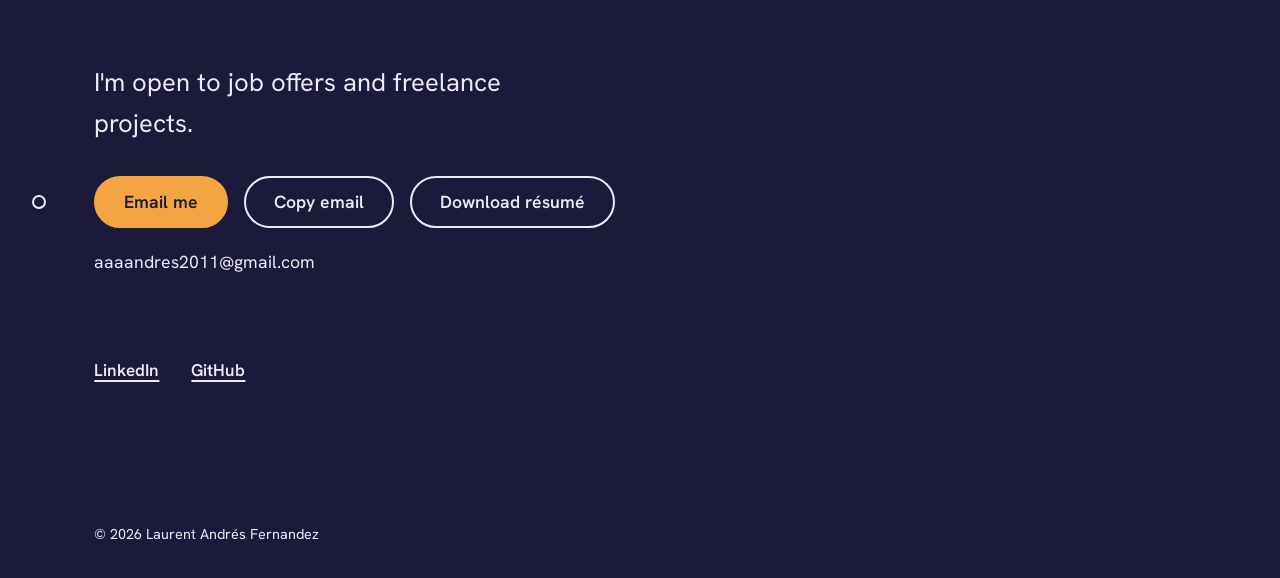
==== commit 73289568: "feat: foto recortada con curvas de nivel en la apertura - La apertura termina con la foto sin fondo," ====
--- a/index.html
+++ b/index.html
@@ -34,7 +34,10 @@
 
   <main id="contenido">
     <section id="inicio" class="inicio" data-fondo="tinta" data-texto="papel">
-      <h1 class="sr-only inicio__titulo">Laurent Andrés Fernandez</h1>
+      <div class="inicio__presentacion">
+        <h1 class="sr-only inicio__titulo">Laurent Andrés Fernandez</h1>
+        <p class="inicio__rol" data-i18n="hero.role">Ingeniero de software</p>
+      </div>
 
       <svg class="inicio__mascara inicio__mascara--ancha" viewBox="0 0 1600 900" preserveAspectRatio="xMidYMid slice" data-centro="430" aria-hidden="true" focusable="false">
         <defs>
@@ -67,10 +70,19 @@
         </g>
       </svg>
 
-      <figure class="inicio__retrato">
-        <img src="assets/img/laurent.jpg" width="1024" height="1024" alt="Foto de Laurent Andrés Fernandez" data-i18n-attr="alt:hero.photoAlt">
-      </figure>
-      <p class="inicio__rol" data-i18n="hero.role">Ingeniero de software</p>
+      <div class="inicio__figura">
+        <span class="inicio__resplandor" aria-hidden="true"></span>
+        <svg class="inicio__curvas" viewBox="-500 -500 1000 1000" aria-hidden="true" focusable="false">
+          <path pathLength="1" d="M92.7 0C96.8 9 101.7 21.9 98.7 30.9C95.7 39.9 84.1 48.5 74.7 53.9C65.3 59.3 52.5 60.6 42.4 63.1C32.3 65.7 23.6 68.2 14.2 69.3C4.8 70.3 -4.8 70.3 -14.2 69.3C-23.6 68.2 -32.3 65.7 -42.4 63.1C-52.5 60.6 -65.3 59.3 -74.7 53.9C-84.1 48.5 -95.7 39.9 -98.7 30.9C-101.7 21.9 -96.8 9 -92.7 0C-88.6 -9 -79.1 -15.6 -74.3 -23.3C-69.5 -30.9 -68.6 -38.5 -63.9 -46.1C-59.2 -53.7 -54.2 -63.5 -46.3 -68.9C-38.3 -74.4 -26.6 -77.2 -16.2 -78.9C-5.8 -80.5 5.8 -80.5 16.2 -78.9C26.6 -77.2 38.3 -74.4 46.3 -68.9C54.2 -63.5 59.2 -53.7 63.9 -46.1C68.6 -38.5 69.5 -30.9 74.3 -23.3C79.1 -15.6 88.6 -9 92.7 0Z" />
+          <path pathLength="1" d="M169.6 0C175.4 15.5 174.2 37.5 165.9 51.9C157.5 66.3 135.5 77.3 119.7 86.4C104 95.4 87.2 100.9 71.3 106.2C55.4 111.5 40 116.4 24.2 118C8.4 119.5 -7.3 116.8 -23.7 115.6C-40.1 114.4 -56.4 114.3 -74.4 110.9C-92.4 107.5 -117.7 105.3 -131.8 95.1C-146 85 -157.4 65.7 -159.3 49.9C-161.2 34 -148.4 15 -143.1 0C-137.9 -15 -132.2 -26 -127.7 -40C-123.3 -54 -124.4 -70.8 -116.4 -84C-108.4 -97.1 -94.5 -110.5 -79.7 -118.7C-64.9 -126.9 -45.2 -130.8 -27.3 -133.3C-9.5 -135.9 10.6 -137.9 27.5 -134.1C44.4 -130.3 62.1 -120.9 74.2 -110.6C86.3 -100.3 90.7 -83.9 100.2 -72.3C109.6 -60.7 119.4 -53 131 -41C142.5 -28.9 163.8 -15.5 169.6 0Z" />
+          <path pathLength="1" d="M248.2 0C252.1 22.1 237.9 50.4 223.7 70C209.6 89.7 183.5 104.2 163.2 117.7C142.8 131.3 123.2 143.6 101.7 151.5C80.1 159.3 56.4 162.7 33.8 165C11.2 167.2 -9.6 164.7 -33.8 165C-58.1 165.2 -86.3 171.5 -111.8 166.5C-137.3 161.5 -171.2 151.8 -186.8 134.8C-202.4 117.8 -204.8 86.8 -205.4 64.3C-206 41.8 -192.9 20.7 -190.4 0C-187.9 -20.7 -193.6 -39 -190.5 -59.6C-187.3 -80.3 -184.5 -105.8 -171.6 -123.8C-158.6 -141.9 -134.9 -156.8 -112.8 -168C-90.7 -179.3 -64.4 -188 -39.2 -191.2C-14 -194.3 15.7 -194.9 38.3 -187C60.9 -179.1 80 -158.3 96.4 -143.7C112.9 -129 119.7 -112.4 137 -98.9C154.3 -85.4 181.5 -79.1 200 -62.6C218.6 -46.1 244.2 -22.1 248.2 0Z" />
+          <path class="inicio__curva--ruta" pathLength="1" d="M316.7 0C315.9 28.8 291.7 60.6 273.8 85.7C255.9 110.9 232.8 132.5 209.1 150.9C185.4 169.3 159.2 186 131.6 196C104 206.1 72.9 206.3 43.3 211.1C13.7 216 -13.4 222.1 -46.1 224.8C-78.8 227.5 -121.9 237.1 -152.6 227.4C-183.4 217.6 -215.9 191.7 -230.5 166.3C-245.1 141 -237.5 102.9 -240.1 75.1C-242.6 47.4 -242.3 26.1 -245.6 0C-249 -26.1 -263.6 -54.4 -260.2 -81.4C-256.7 -108.5 -243.7 -139.3 -224.9 -162.3C-206.1 -185.3 -176.3 -204.7 -147.5 -219.6C-118.6 -234.6 -84.1 -250.1 -51.7 -251.9C-19.2 -253.8 19.5 -244.1 47.3 -230.7C75.1 -217.3 92.4 -187.9 115.2 -171.5C137.9 -155.2 156.8 -146.8 183.9 -132.7C211.1 -118.7 256.1 -109.2 278.2 -87.1C300.4 -65 317.4 -28.8 316.7 0Z" />
+          <path pathLength="1" d="M370.4 0C365.3 35.3 342.3 70.4 323.3 101.2C304.3 132 283.8 162.5 256.4 185C229 207.6 192.5 223.4 158.8 236.5C125 249.6 90.8 253.5 54.1 263.8C17.4 274.2 -20.5 295.4 -61.2 298.7C-102 302.1 -157.5 302.4 -190.5 283.8C-223.5 265.2 -245 219.9 -259.1 187C-273.3 154.1 -266.5 117.4 -275.4 86.2C-284.4 55 -304.1 31.5 -312.9 0C-321.8 -31.5 -334.7 -69.6 -328.6 -102.9C-322.6 -136.1 -300.5 -170.7 -276.7 -199.6C-252.8 -228.6 -221.2 -258.3 -185.6 -276.4C-150 -294.6 -103.1 -310.6 -63.2 -308.3C-23.3 -306 20.4 -279.7 53.8 -262.5C87.3 -245.2 105.5 -219 137.5 -204.7C169.4 -190.5 209.4 -192.8 245.4 -177.1C281.5 -161.4 332.9 -140.2 353.7 -110.7C374.5 -81.2 375.5 -35.3 370.4 0Z" />
+          <path pathLength="1" d="M415.5 0C409.1 41.3 396 81.9 376.6 117.9C357.2 153.9 331.3 189.7 299.3 216C267.3 242.2 223.3 255.9 184.8 275.3C146.3 294.7 111.9 314.9 68.1 332.4C24.4 349.8 -30.1 381 -77.9 379.8C-125.6 378.6 -184.9 355.1 -218.4 325.4C-252 295.7 -261.8 238.9 -279.3 201.6C-296.8 164.2 -305.8 134.9 -323.6 101.3C-341.4 67.7 -375 37.3 -386.2 0C-397.4 -37.3 -399.9 -82.4 -390.8 -122.3C-381.8 -162.2 -359.4 -204 -331.8 -239.5C-304.2 -275 -268.5 -316.8 -225.2 -335.4C-181.8 -353.9 -119.3 -358.4 -71.9 -350.8C-24.5 -343.1 18.9 -305.5 59.4 -289.5C99.8 -273.4 128.1 -264.7 170.8 -254.4C213.5 -244.1 275 -248.6 315.7 -227.8C356.4 -207.1 398.3 -167.8 414.9 -129.9C431.6 -91.9 421.9 -41.3 415.5 0Z" />
+          <path pathLength="1" d="M462.7 0C457.5 46.4 450.8 94.2 429.3 134.4C407.8 174.5 369.4 209.7 333.9 240.9C298.3 272.2 257.3 292.1 216 321.7C174.6 351.3 137.3 396.8 85.8 418.6C34.4 440.4 -39.3 463.8 -92.7 452.3C-146.2 440.9 -199.6 388.7 -234.9 349.9C-270.2 311.2 -279.1 257.8 -304.5 219.7C-329.8 181.6 -361.7 157.7 -386.8 121.1C-411.9 84.4 -444.3 43.7 -455 0C-465.6 -43.7 -461 -93.8 -450.7 -141.1C-440.5 -188.4 -425.4 -243.1 -393.5 -283.9C-361.6 -324.8 -312 -370.8 -259.3 -386.2C-206.6 -401.7 -131.7 -386.6 -77.3 -376.8C-22.8 -367 18.1 -336.4 67.1 -327.4C116.2 -318.5 164.5 -331.8 217 -323.2C269.5 -314.6 341.5 -305.6 382.2 -275.8C422.8 -245.9 447.2 -190.2 460.7 -144.2C474.1 -98.2 467.9 -46.4 462.7 0Z" />
+        </svg>
+        <img class="inicio__foto" src="assets/img/laurent-recorte.webp" width="548" height="930" alt="Foto de Laurent Andrés Fernandez" data-i18n-attr="alt:hero.photoAlt">
+      </div>
     </section>
 
     <div class="recorrido">
--- a/styles.css
+++ b/styles.css
@@ -228,39 +228,26 @@
   font-weight: 900;
 }
 
-/* La foto se muestra a un tamaño cercano al del archivo (1024 px) para que no se pixele.
-   Solo aparece con animaciones; sin ellas, la foto se ve dentro de las letras. */
-/* Se centra con márgenes y no con translate, porque GSAP reemplaza translate al animar. */
-.inicio__retrato {
-  --ancho-retrato: min(36vw, 30rem);
-  display: none;
-  position: absolute;
+/* Nombre y cargo. Sin animaciones solo se ve el cargo abajo (el nombre está en las letras);
+   con animaciones el nombre aparece en grande junto a la foto. */
+.inicio__presentacion {
+  position: absolute;
+  left: var(--gutter);
+  bottom: clamp(1.5rem, 5vh, 3rem);
+  z-index: 1;
+}
+
+.con-movimiento .inicio__presentacion {
   top: 50%;
-  right: calc(var(--gutter) * 2);
-  width: var(--ancho-retrato);
-  aspect-ratio: 4 / 5;
-  margin: calc(var(--ancho-retrato) * -0.625) 0 0;
-}
-
-.inicio__retrato img {
-  display: block;
-  width: 100%;
-  height: 100%;
-  object-fit: cover;
-  object-position: 50% 20%;
-}
-
-.con-movimiento .inicio__retrato {
-  display: block;
-}
-
-/* Con animaciones, el nombre aparece junto a la foto al final de la apertura */
+  bottom: auto;
+  translate: 0 -50%;
+}
+
 .con-movimiento .inicio__titulo {
-  position: absolute;
-  top: 26%;
-  left: var(--gutter);
+  position: static;
   width: min-content;
   height: auto;
+  margin-bottom: 1.5rem;
   overflow: visible;
   clip-path: none;
   white-space: normal;
@@ -270,31 +257,91 @@
   line-height: 0.9;
 }
 
-@media (orientation: portrait) {
-  .inicio__retrato {
-    --ancho-retrato: min(72vw, 22rem);
-    top: 13%;
-    right: auto;
-    left: 50%;
-    margin: 0 0 0 calc(var(--ancho-retrato) / -2);
-  }
-
-  .con-movimiento .inicio__titulo {
-    top: auto;
-    bottom: 6.5rem;
-    width: auto;
-    font-size: clamp(2.5rem, 11vw, 3.5rem);
-  }
-}
-
 .inicio__rol {
-  position: absolute;
-  left: var(--gutter);
-  bottom: clamp(1.5rem, 5vh, 3rem);
   max-width: 22ch;
   font-size: var(--t-2);
   font-weight: 500;
   line-height: 1.3;
+}
+
+/* Foto recortada, apoyada en el borde inferior. Se muestra a su tamaño o menos
+   (el archivo mide 548 x 930 px) para que se vea nítida. */
+.inicio__figura {
+  --alto-figura: min(88svh, 58rem);
+  display: none;
+  position: absolute;
+  right: clamp(1rem, 7vw, 8rem);
+  bottom: 0;
+  height: var(--alto-figura);
+  aspect-ratio: 548 / 930;
+}
+
+.con-movimiento .inicio__figura {
+  display: block;
+}
+
+.inicio__foto {
+  position: relative;
+  display: block;
+  width: 100%;
+  height: 100%;
+}
+
+.inicio__resplandor {
+  position: absolute;
+  top: 24%;
+  left: 50%;
+  width: 190%;
+  aspect-ratio: 1;
+  border-radius: 50%;
+  background: radial-gradient(circle, rgb(242 165 65 / 0.3), transparent 62%);
+  translate: -50% -50%;
+}
+
+/* Curvas de nivel, como un mapa topográfico: la "ruta" ámbar resalta entre ellas */
+.inicio__curvas {
+  position: absolute;
+  top: 24%;
+  left: 50%;
+  width: 270%;
+  overflow: visible;
+  fill: none;
+  stroke: var(--papel);
+  stroke-opacity: 0.16;
+  stroke-width: 1.4;
+  translate: -50% -50%;
+}
+
+.inicio__curvas .inicio__curva--ruta {
+  stroke: var(--ambar);
+  stroke-opacity: 0.8;
+  stroke-width: 1.8;
+}
+
+.con-movimiento .inicio__curvas path {
+  stroke-dasharray: 1;
+  stroke-dashoffset: 1;
+}
+
+@media (orientation: portrait) {
+  .inicio__figura {
+    --alto-figura: min(60svh, 34rem);
+    right: auto;
+    left: 50%;
+    translate: -50% 0;
+  }
+
+  .con-movimiento .inicio__presentacion {
+    top: 13%;
+    right: var(--gutter);
+    translate: none;
+  }
+
+  .con-movimiento .inicio__titulo {
+    width: auto;
+    margin-bottom: 0.75rem;
+    font-size: clamp(2.5rem, 11vw, 3.5rem);
+  }
 }
 
 /* ---------- Recorrido y ruta ---------- */
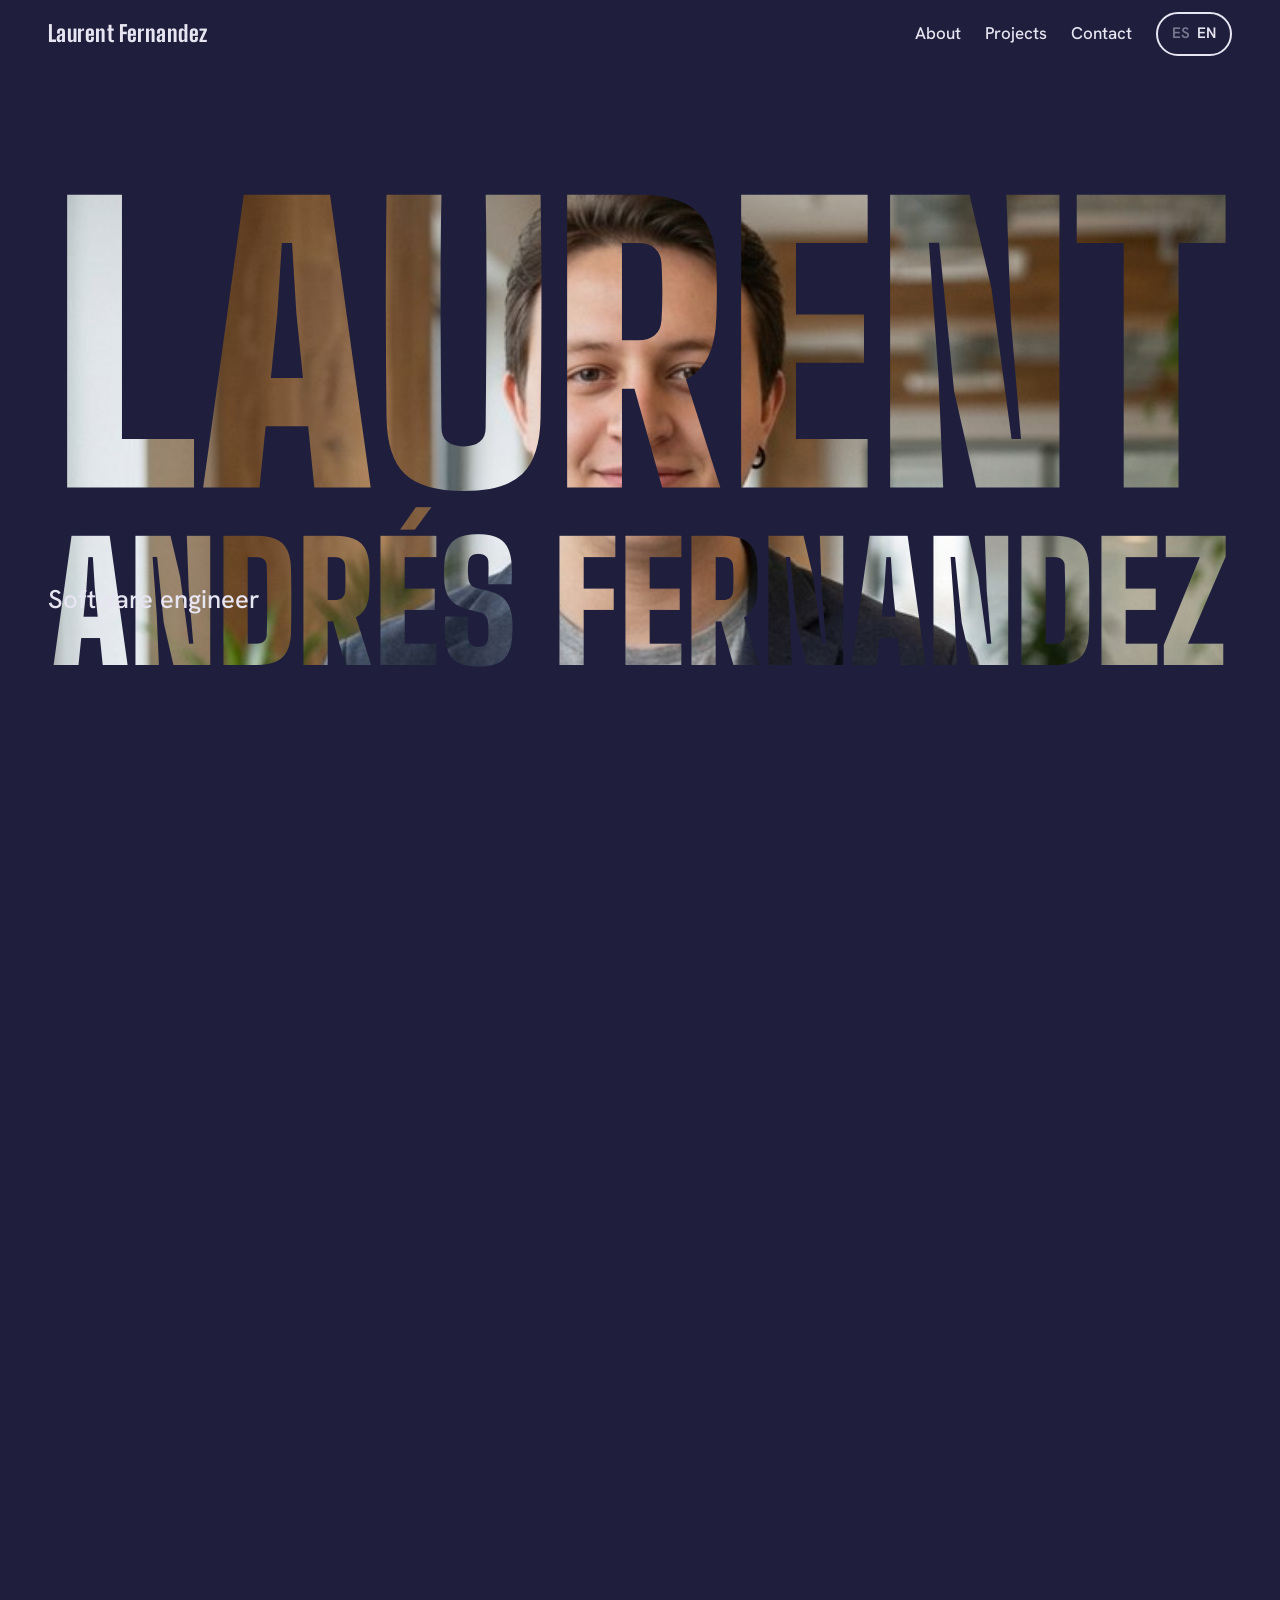
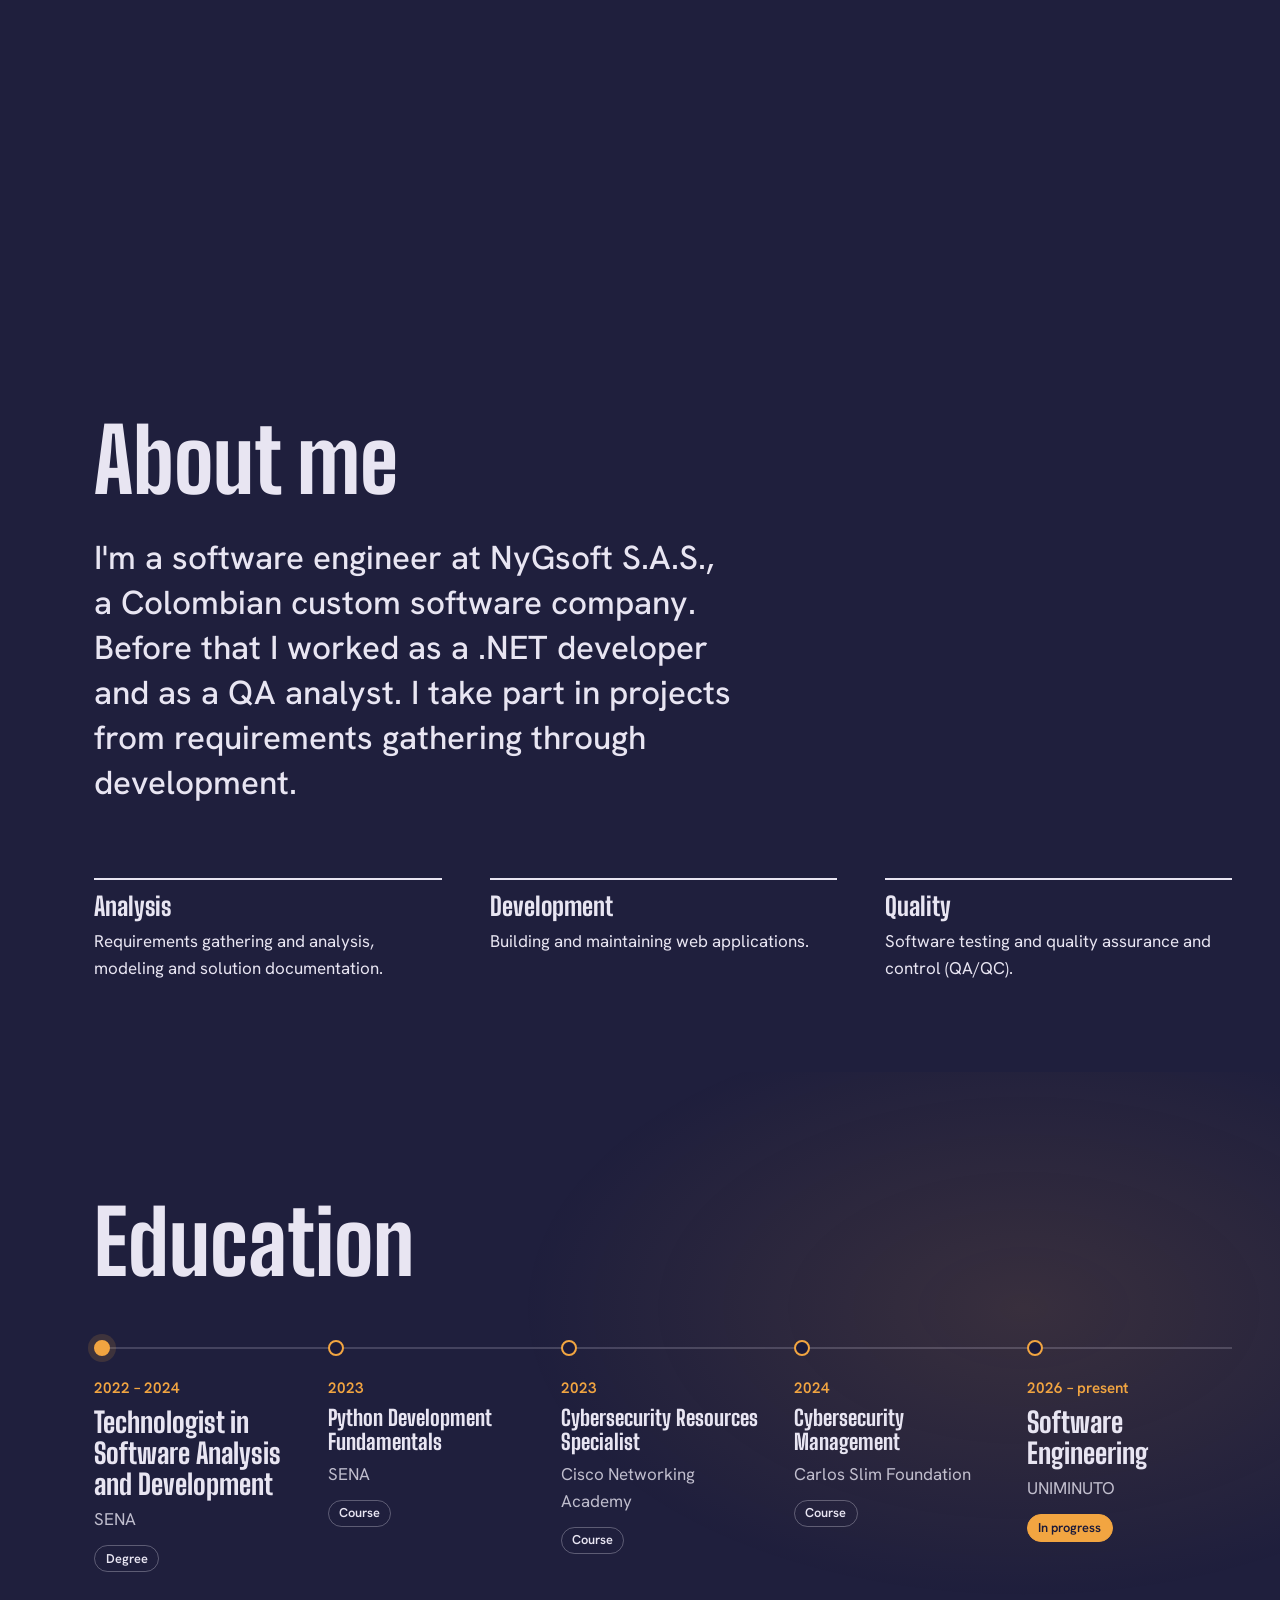
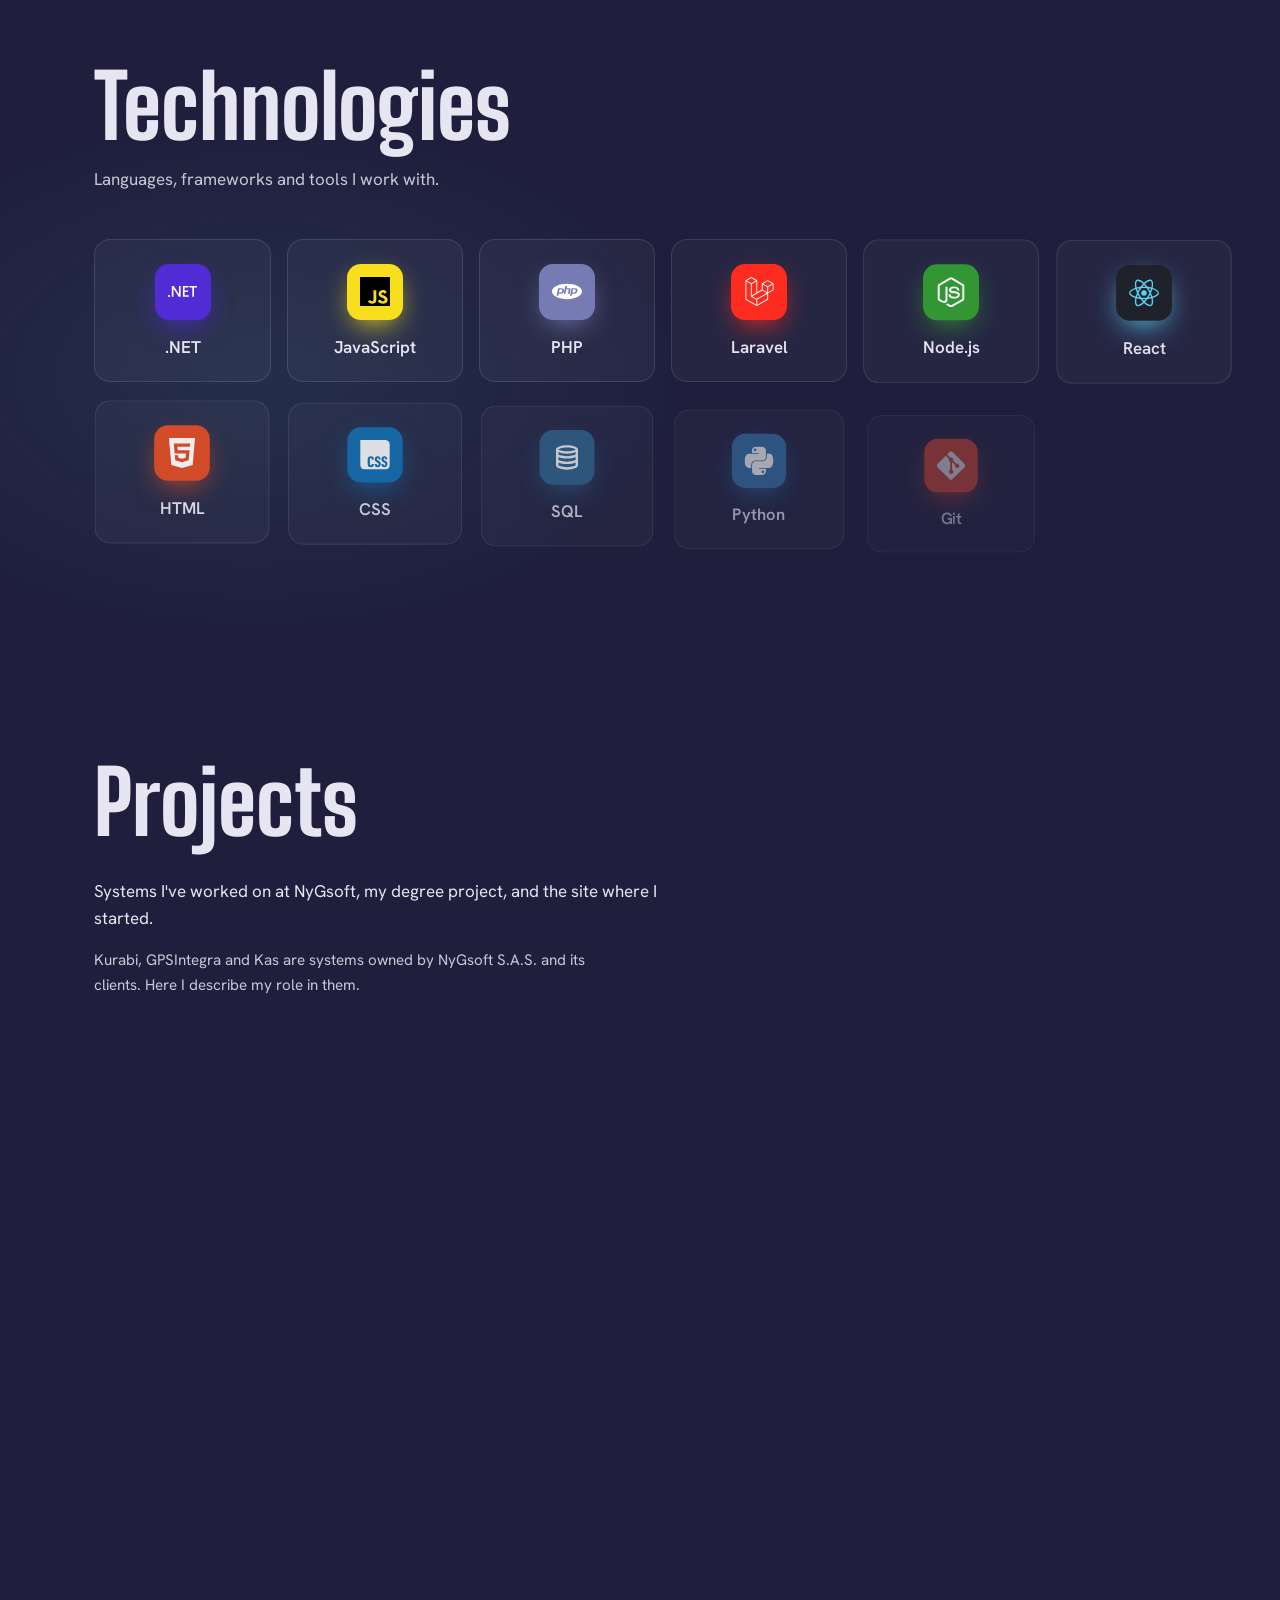
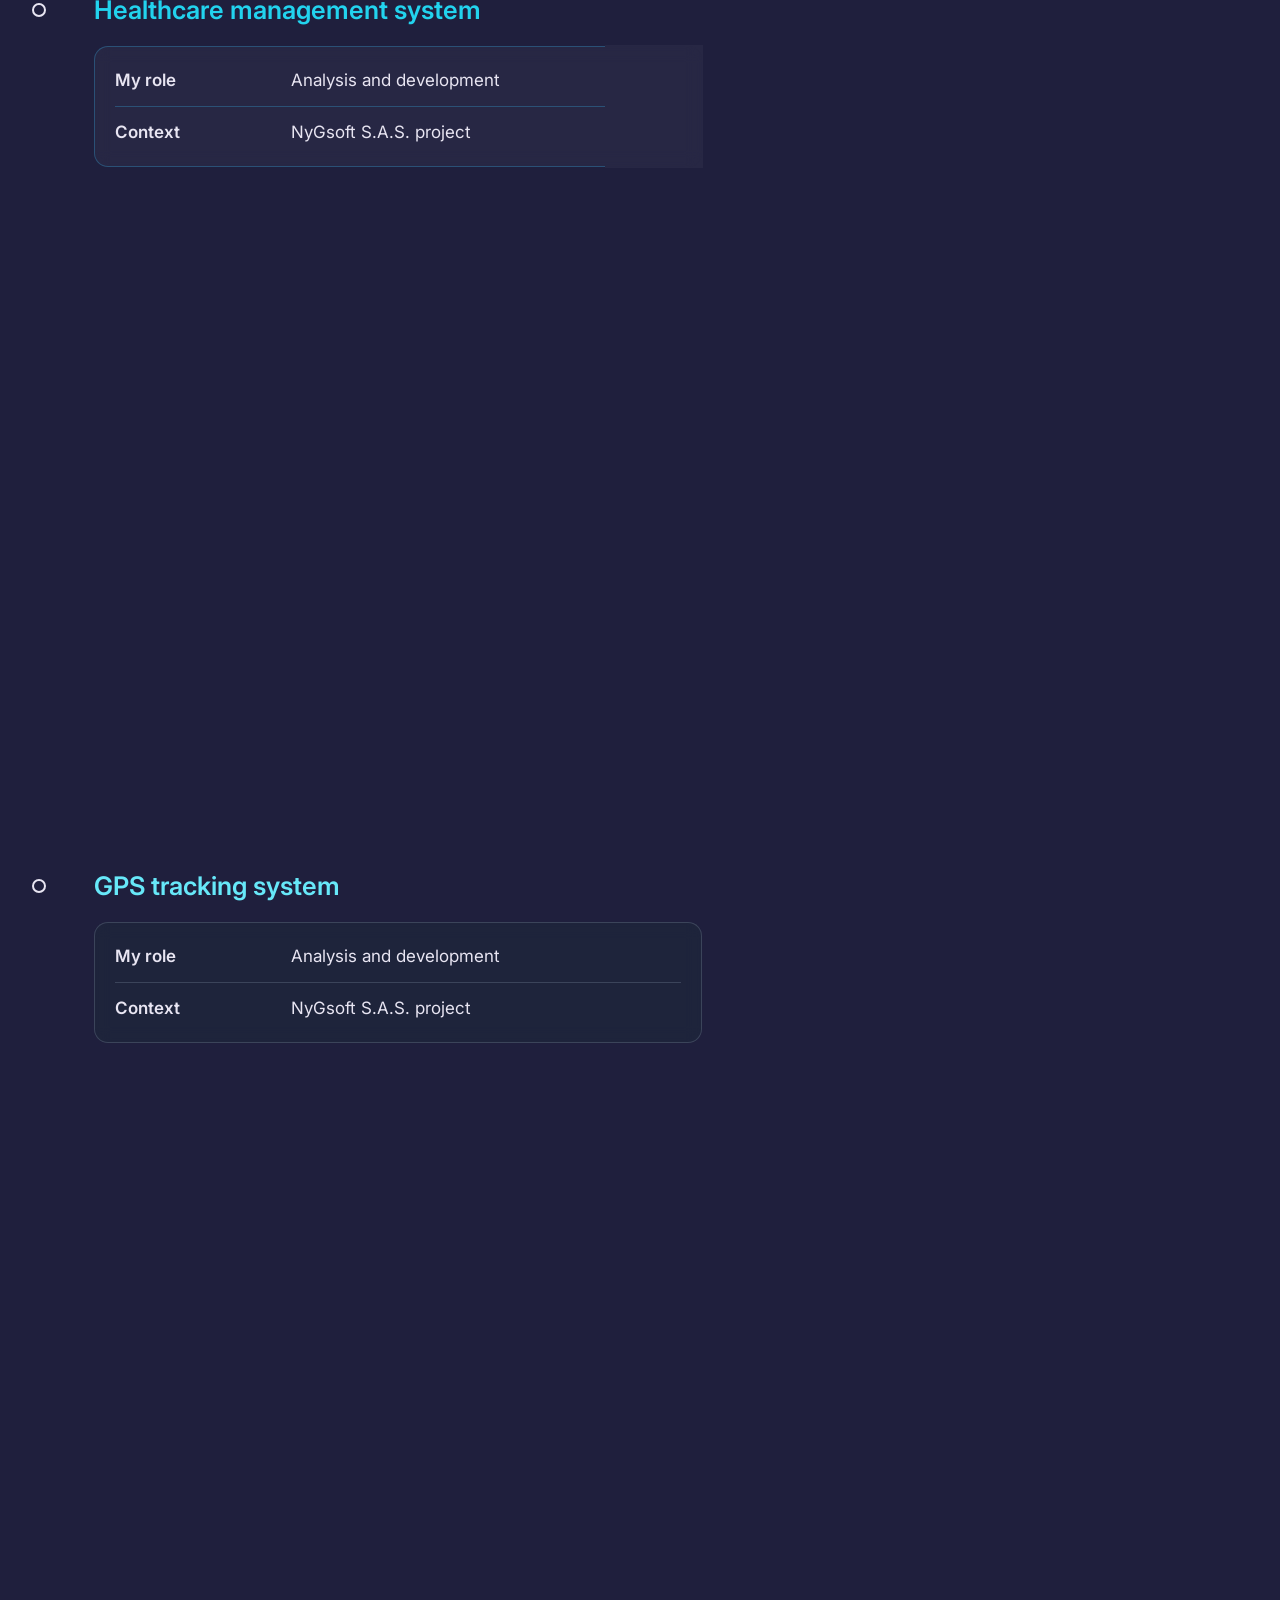
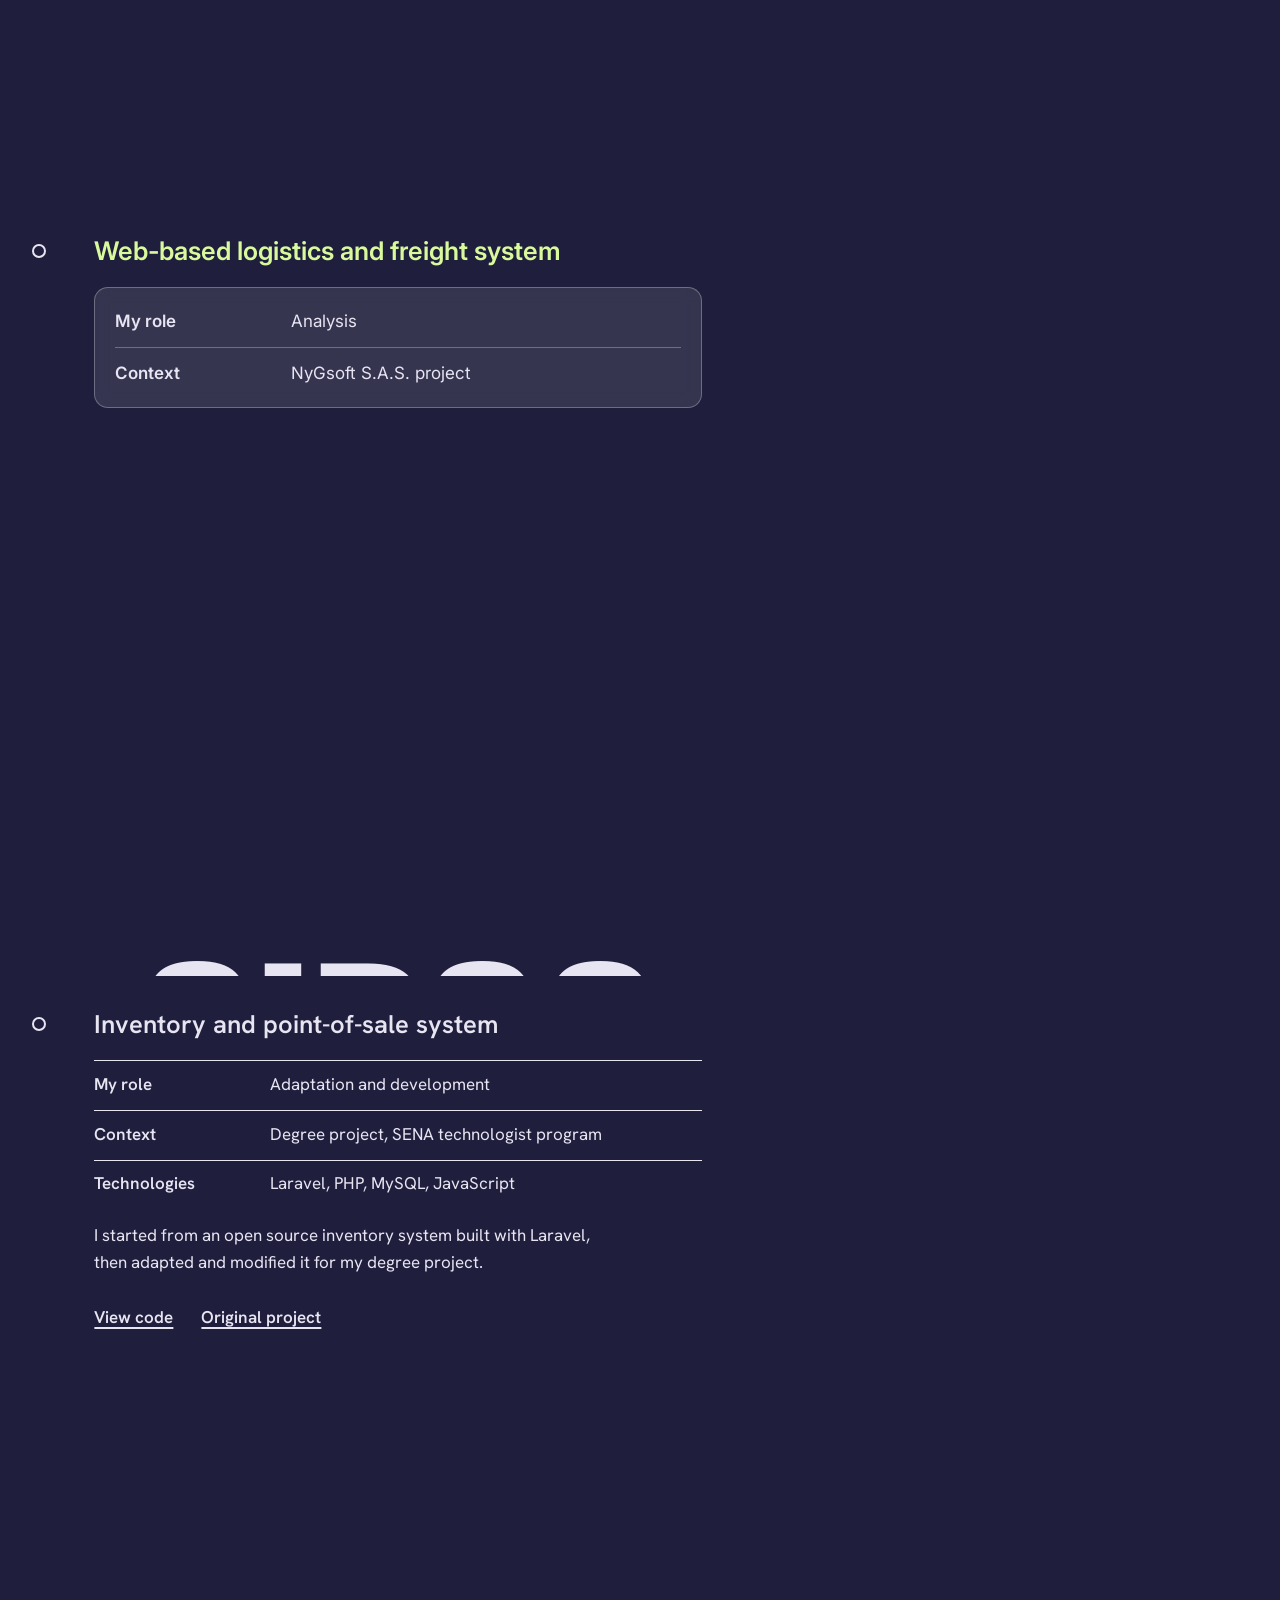
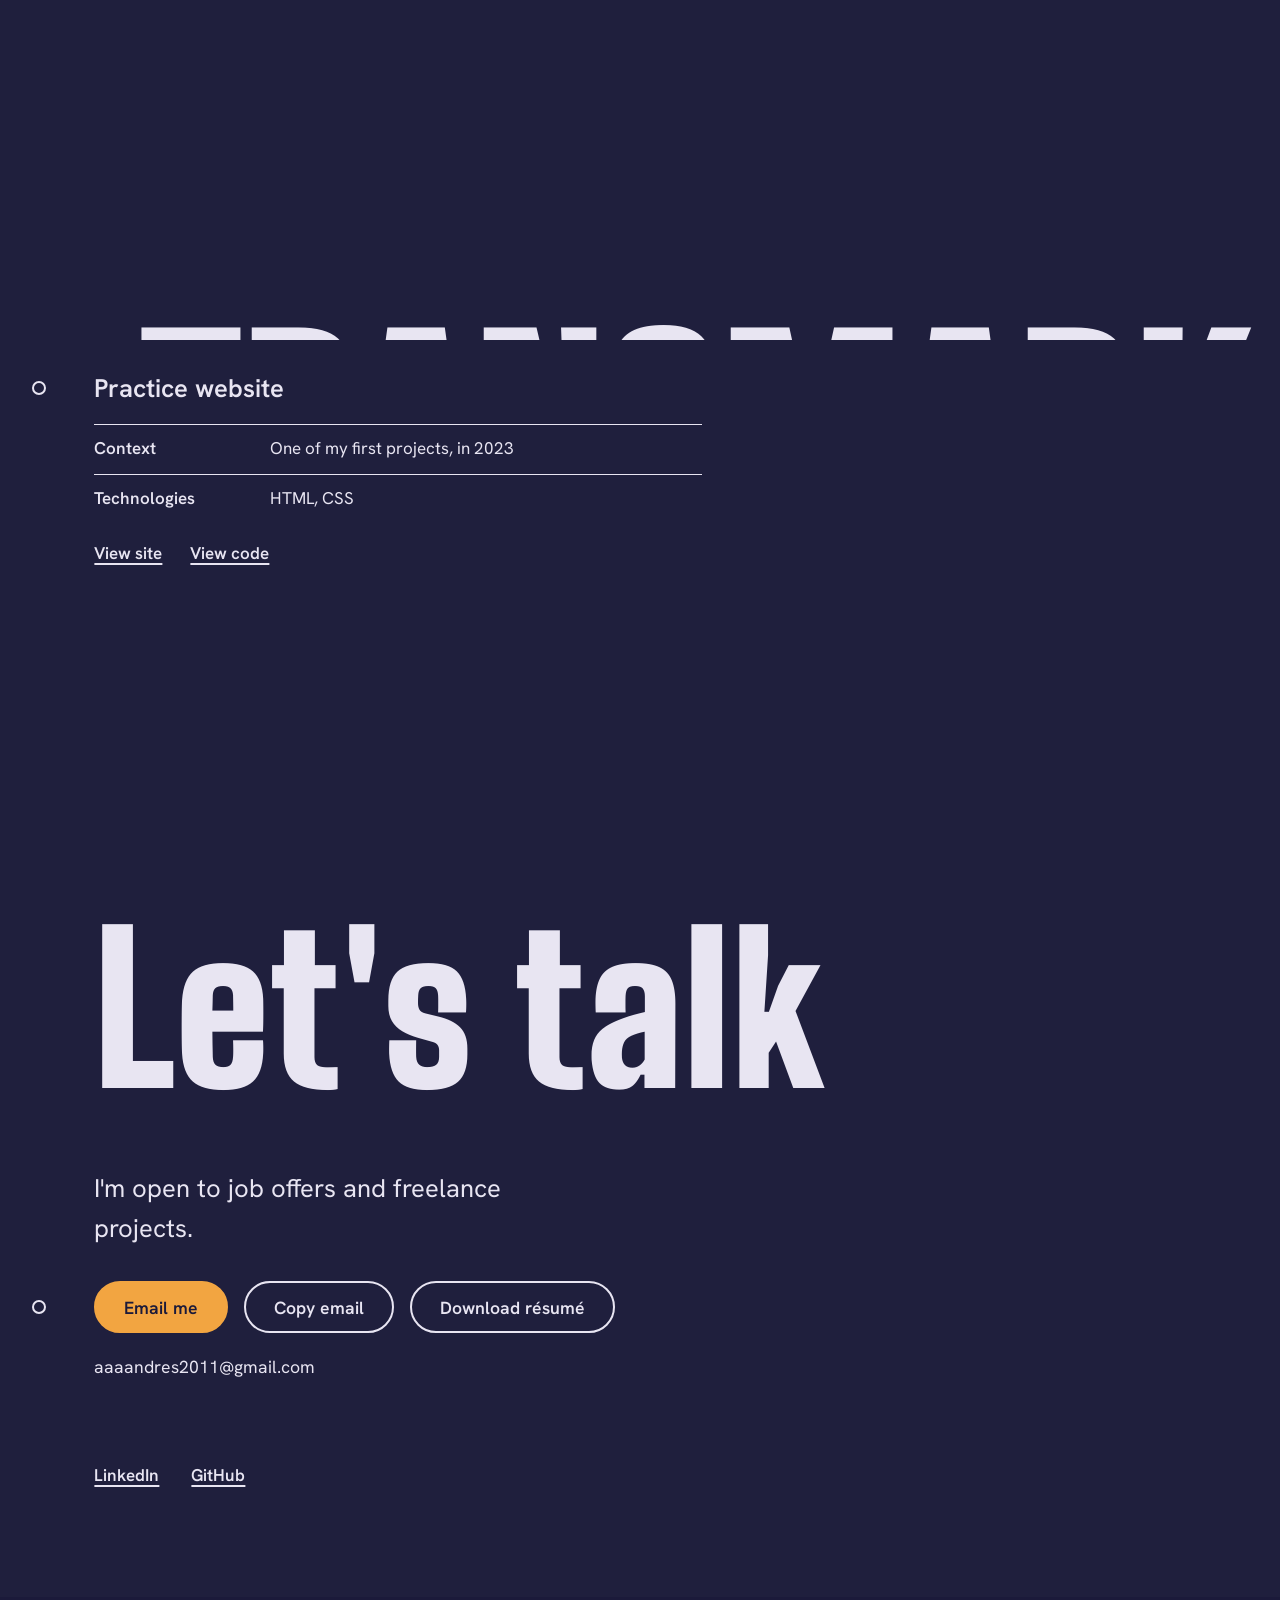
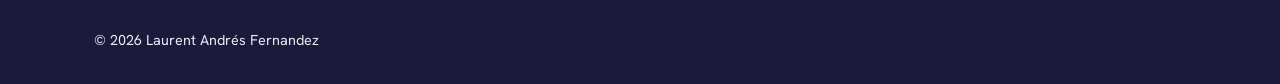
==== commit ff2362f2: "feat: secciones de formación y tecnologías con línea de tiempo y logos - Formación como mini ruta co" ====
--- a/index.html
+++ b/index.html
@@ -102,27 +102,73 @@
             <dd data-i18n="about.dev.d">Construcción y mantenimiento de aplicaciones web.</dd>
           </div>
           <div class="sobre__dato">
-            <dt data-i18n="about.edu.t">Formación</dt>
-            <dd data-i18n="about.edu.d">Tecnólogo en Análisis y Desarrollo de Software (SENA). Actualmente estudio Ingeniería de Software.</dd>
-          </div>
-          <div class="sobre__dato">
-            <dt data-i18n="about.tech.t">Tecnologías</dt>
-            <dd>
-              <ul class="tecnologias">
-                <li>.NET</li>
-                <li>JavaScript</li>
-                <li>PHP</li>
-                <li>Laravel</li>
-                <li>Node.js</li>
-                <li>React</li>
-                <li>HTML</li>
-                <li>CSS</li>
-                <li>SQL</li>
-                <li>Git</li>
-              </ul>
-            </dd>
+            <dt data-i18n="about.qa.t">Calidad</dt>
+            <dd data-i18n="about.qa.d">Pruebas de software y aseguramiento y control de calidad (QA/QC).</dd>
           </div>
         </dl>
+      </section>
+
+      <section id="formacion" class="formacion" data-fondo="tinta" data-texto="papel">
+        <h2 class="titulo-seccion" data-i18n="edu.title">Formación</h2>
+        <div class="linea-tiempo">
+          <span class="linea-tiempo__base" aria-hidden="true"></span>
+          <span class="linea-tiempo__trazo" aria-hidden="true"></span>
+          <ol class="linea-tiempo__hitos">
+            <li class="hito hito--titulo">
+              <span class="hito__punto" aria-hidden="true"></span>
+              <p class="hito__fecha">2022 – 2024</p>
+              <h3 class="hito__nombre" data-i18n="edu.sena.t">Tecnólogo en Análisis y Desarrollo de Software</h3>
+              <p class="hito__lugar">SENA</p>
+              <p class="hito__tipo" data-i18n="edu.degree">Título</p>
+            </li>
+            <li class="hito">
+              <span class="hito__punto" aria-hidden="true"></span>
+              <p class="hito__fecha">2023</p>
+              <h3 class="hito__nombre" data-i18n="edu.python.t">Fundamentos de desarrollo en Python</h3>
+              <p class="hito__lugar">SENA</p>
+              <p class="hito__tipo" data-i18n="edu.course">Curso</p>
+            </li>
+            <li class="hito">
+              <span class="hito__punto" aria-hidden="true"></span>
+              <p class="hito__fecha">2023</p>
+              <h3 class="hito__nombre" data-i18n="edu.cisco.t">Especialista en recursos de ciberseguridad</h3>
+              <p class="hito__lugar">Cisco Networking Academy</p>
+              <p class="hito__tipo" data-i18n="edu.course">Curso</p>
+            </li>
+            <li class="hito">
+              <span class="hito__punto" aria-hidden="true"></span>
+              <p class="hito__fecha">2024</p>
+              <h3 class="hito__nombre" data-i18n="edu.slim.t">Gestión de ciberseguridad</h3>
+              <p class="hito__lugar" data-i18n="edu.slim.place">Fundación Carlos Slim</p>
+              <p class="hito__tipo" data-i18n="edu.course">Curso</p>
+            </li>
+            <li class="hito hito--titulo">
+              <span class="hito__punto" aria-hidden="true"></span>
+              <p class="hito__fecha" data-i18n="edu.uniminuto.date">2026 – hoy</p>
+              <h3 class="hito__nombre" data-i18n="edu.uniminuto.t">Ingeniería de Software</h3>
+              <p class="hito__lugar">UNIMINUTO</p>
+              <p class="hito__tipo hito__tipo--actual" data-i18n="edu.ongoing">En curso</p>
+            </li>
+          </ol>
+        </div>
+      </section>
+
+      <section id="tecnologias" class="tecnologias" data-fondo="tinta" data-texto="papel">
+        <h2 class="titulo-seccion" data-i18n="tech.title">Tecnologías</h2>
+        <p class="tecnologias__intro" data-i18n="tech.intro">Lenguajes, frameworks y herramientas con los que trabajo.</p>
+        <ul class="tecnologias__grid">
+          <li class="tec tec--dotnet"><span class="tec__logo"><img src="assets/icons/dotnet.svg" width="30" height="30" alt=""></span><span class="tec__nombre">.NET</span></li>
+          <li class="tec tec--javascript"><span class="tec__logo"><img src="assets/icons/javascript.svg" width="30" height="30" alt=""></span><span class="tec__nombre">JavaScript</span></li>
+          <li class="tec tec--php"><span class="tec__logo"><img src="assets/icons/php.svg" width="30" height="30" alt=""></span><span class="tec__nombre">PHP</span></li>
+          <li class="tec tec--laravel"><span class="tec__logo"><img src="assets/icons/laravel.svg" width="30" height="30" alt=""></span><span class="tec__nombre">Laravel</span></li>
+          <li class="tec tec--node"><span class="tec__logo"><img src="assets/icons/nodedotjs.svg" width="30" height="30" alt=""></span><span class="tec__nombre">Node.js</span></li>
+          <li class="tec tec--react"><span class="tec__logo"><img src="assets/icons/react.svg" width="30" height="30" alt=""></span><span class="tec__nombre">React</span></li>
+          <li class="tec tec--html"><span class="tec__logo"><img src="assets/icons/html5.svg" width="30" height="30" alt=""></span><span class="tec__nombre">HTML</span></li>
+          <li class="tec tec--css"><span class="tec__logo"><img src="assets/icons/css.svg" width="30" height="30" alt=""></span><span class="tec__nombre">CSS</span></li>
+          <li class="tec tec--sql"><span class="tec__logo"><img src="assets/icons/sql.svg" width="30" height="30" alt=""></span><span class="tec__nombre">SQL</span></li>
+          <li class="tec tec--python"><span class="tec__logo"><img src="assets/icons/python.svg" width="30" height="30" alt=""></span><span class="tec__nombre">Python</span></li>
+          <li class="tec tec--git"><span class="tec__logo"><img src="assets/icons/git.svg" width="30" height="30" alt=""></span><span class="tec__nombre">Git</span></li>
+        </ul>
       </section>
 
       <section id="proyectos" class="proyectos" aria-labelledby="titulo-proyectos">
--- a/styles.css
+++ b/styles.css
@@ -435,15 +435,228 @@
   max-width: 36ch;
 }
 
+/* ---------- Formación y tecnologías ---------- */
+.formacion,
 .tecnologias {
-  display: flex;
-  flex-wrap: wrap;
-  gap: 0.25rem 1rem;
+  position: relative;
+  isolation: isolate;
+  padding: var(--espacio-arriba) var(--gutter) var(--espacio-abajo) var(--contenido-izq);
+}
+
+.formacion::before,
+.tecnologias::before {
+  content: "";
+  position: absolute;
+  inset: 0;
+  z-index: -1;
+  background: var(--resplandor-seccion);
+}
+
+/* Tamaño fijo y lejos de los bordes para que no se note el corte con la sección vecina */
+.formacion {
+  --resplandor-seccion: radial-gradient(45rem 26rem at 80% 40%, rgb(242 165 65 / 0.12), transparent 70%);
+}
+
+.tecnologias {
+  --resplandor-seccion: radial-gradient(40rem 24rem at 20% 55%, rgb(103 232 249 / 0.08), transparent 70%);
+  padding-top: 0;
+}
+
+/* La formación es una mini ruta: la línea avanza con el scroll y enciende cada parada */
+.linea-tiempo {
+  --avance: 1;
+  --punto-hito: 16px;
+  position: relative;
+  max-width: 72rem;
+  margin-top: clamp(2rem, 6vh, 4rem);
+}
+
+.linea-tiempo__base,
+.linea-tiempo__trazo {
+  position: absolute;
+  top: calc(var(--punto-hito) / 2 - 1px);
+  left: 0;
+  right: 0;
+  height: 2px;
+}
+
+.linea-tiempo__base {
+  background: rgb(237 234 246 / 0.18);
+}
+
+.linea-tiempo__trazo {
+  background: var(--ambar);
+  transform: scaleX(var(--avance));
+  transform-origin: left;
+}
+
+.linea-tiempo__hitos {
+  display: grid;
+  grid-template-columns: repeat(5, minmax(0, 1fr));
+  gap: 1.75rem;
   margin: 0;
   padding: 0;
   list-style: none;
-  font-weight: 500;
-}
+}
+
+.hito {
+  position: relative;
+  padding-top: calc(var(--punto-hito) + 1.25rem);
+}
+
+.hito__punto {
+  position: absolute;
+  top: 0;
+  left: 0;
+  width: var(--punto-hito);
+  height: var(--punto-hito);
+  border: 2px solid var(--ambar);
+  border-radius: 50%;
+  background: var(--ambar);
+  box-shadow: 0 0 0 6px rgb(242 165 65 / 0.15);
+  transition: background-color 0.3s, box-shadow 0.3s;
+}
+
+.con-movimiento .hito__punto {
+  background: var(--tinta);
+  box-shadow: none;
+}
+
+.con-movimiento .hito--alcanzado .hito__punto {
+  background: var(--ambar);
+  box-shadow: 0 0 0 6px rgb(242 165 65 / 0.15);
+}
+
+.hito__fecha {
+  margin-bottom: 0.4rem;
+  color: var(--ambar);
+  font-size: 0.95rem;
+  font-weight: 600;
+}
+
+.hito__nombre {
+  font-family: var(--fuente-display);
+  font-weight: 800;
+  font-size: 1.35rem;
+  line-height: 1.1;
+}
+
+.hito--titulo .hito__nombre {
+  font-size: clamp(1.6rem, 2.2vw, 2rem);
+}
+
+.hito__lugar {
+  margin-top: 0.4rem;
+  opacity: 0.8;
+}
+
+.hito__tipo {
+  display: inline-block;
+  margin-top: 0.75rem;
+  padding: 0.15rem 0.65rem;
+  border: 1px solid rgb(237 234 246 / 0.3);
+  border-radius: 999px;
+  font-size: 0.8rem;
+  font-weight: 600;
+}
+
+.hito__tipo--actual {
+  border-color: var(--ambar);
+  background: var(--ambar);
+  color: var(--tinta);
+}
+
+@media (max-width: 1100px) {
+  .linea-tiempo__hitos {
+    grid-template-columns: minmax(0, 1fr);
+    gap: 2rem;
+    padding-left: 2.25rem;
+  }
+
+  .linea-tiempo__base,
+  .linea-tiempo__trazo {
+    top: 0;
+    bottom: 0;
+    left: calc(var(--punto-hito) / 2 - 1px);
+    right: auto;
+    width: 2px;
+    height: auto;
+  }
+
+  .linea-tiempo__trazo {
+    transform: scaleY(var(--avance));
+    transform-origin: top;
+  }
+
+  .hito {
+    padding-top: 0;
+  }
+
+  .hito__punto {
+    top: 0.15rem;
+    left: -2.25rem;
+  }
+}
+
+/* Tecnologías: tarjetas con el logo en el color de cada marca */
+.tecnologias__intro {
+  max-width: 50ch;
+  margin-top: -1rem;
+  opacity: 0.85;
+}
+
+.tecnologias__grid {
+  display: grid;
+  grid-template-columns: repeat(auto-fill, minmax(9.5rem, 1fr));
+  gap: 1rem;
+  max-width: 72rem;
+  margin: clamp(2rem, 5vh, 3rem) 0 0;
+  padding: 0;
+  list-style: none;
+}
+
+.tec {
+  display: flex;
+  flex-direction: column;
+  align-items: center;
+  gap: 0.9rem;
+  padding: 1.5rem 1rem 1.25rem;
+  border: 1px solid rgb(237 234 246 / 0.12);
+  border-radius: 16px;
+  background: rgb(237 234 246 / 0.04);
+}
+
+.tec__logo {
+  display: grid;
+  place-items: center;
+  width: 3.5rem;
+  height: 3.5rem;
+  border-radius: 14px;
+  background: var(--marca);
+  box-shadow: 0 10px 28px -8px var(--brillo, var(--marca));
+}
+
+.tec__logo img {
+  width: 1.85rem;
+  height: 1.85rem;
+}
+
+.tec__nombre {
+  font-weight: 600;
+}
+
+/* Colores de marca, los mismos de los botones del README del perfil */
+.tec--dotnet { --marca: #512BD4; }
+.tec--javascript { --marca: #F7DF1E; }
+.tec--php { --marca: #777BB4; }
+.tec--laravel { --marca: #FF2D20; }
+.tec--node { --marca: #339933; }
+.tec--react { --marca: #20232A; --brillo: #61DAFB; }
+.tec--html { --marca: #E34F26; }
+.tec--css { --marca: #1572B6; }
+.tec--sql { --marca: #336791; }
+.tec--python { --marca: #3776AB; }
+.tec--git { --marca: #F05032; }
 
 /* ---------- Proyectos ---------- */
 .proyectos__cabecera {
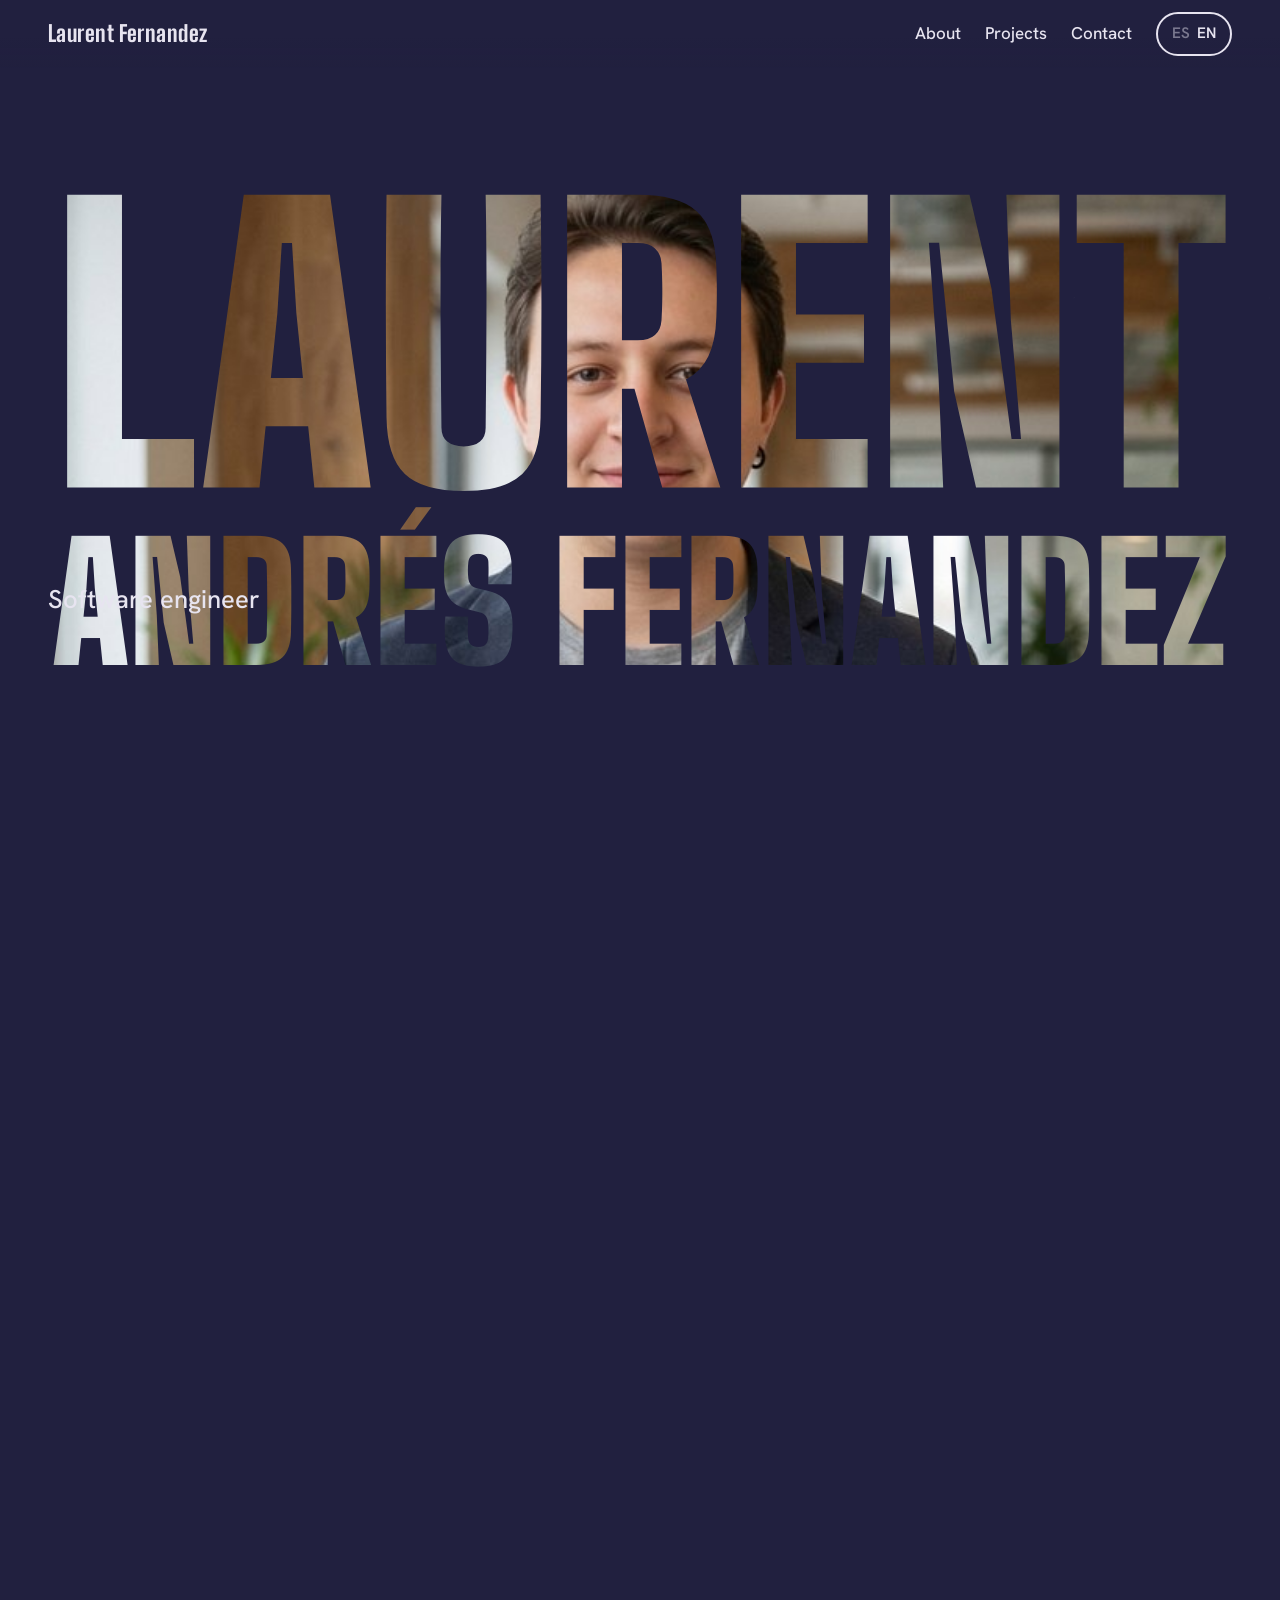
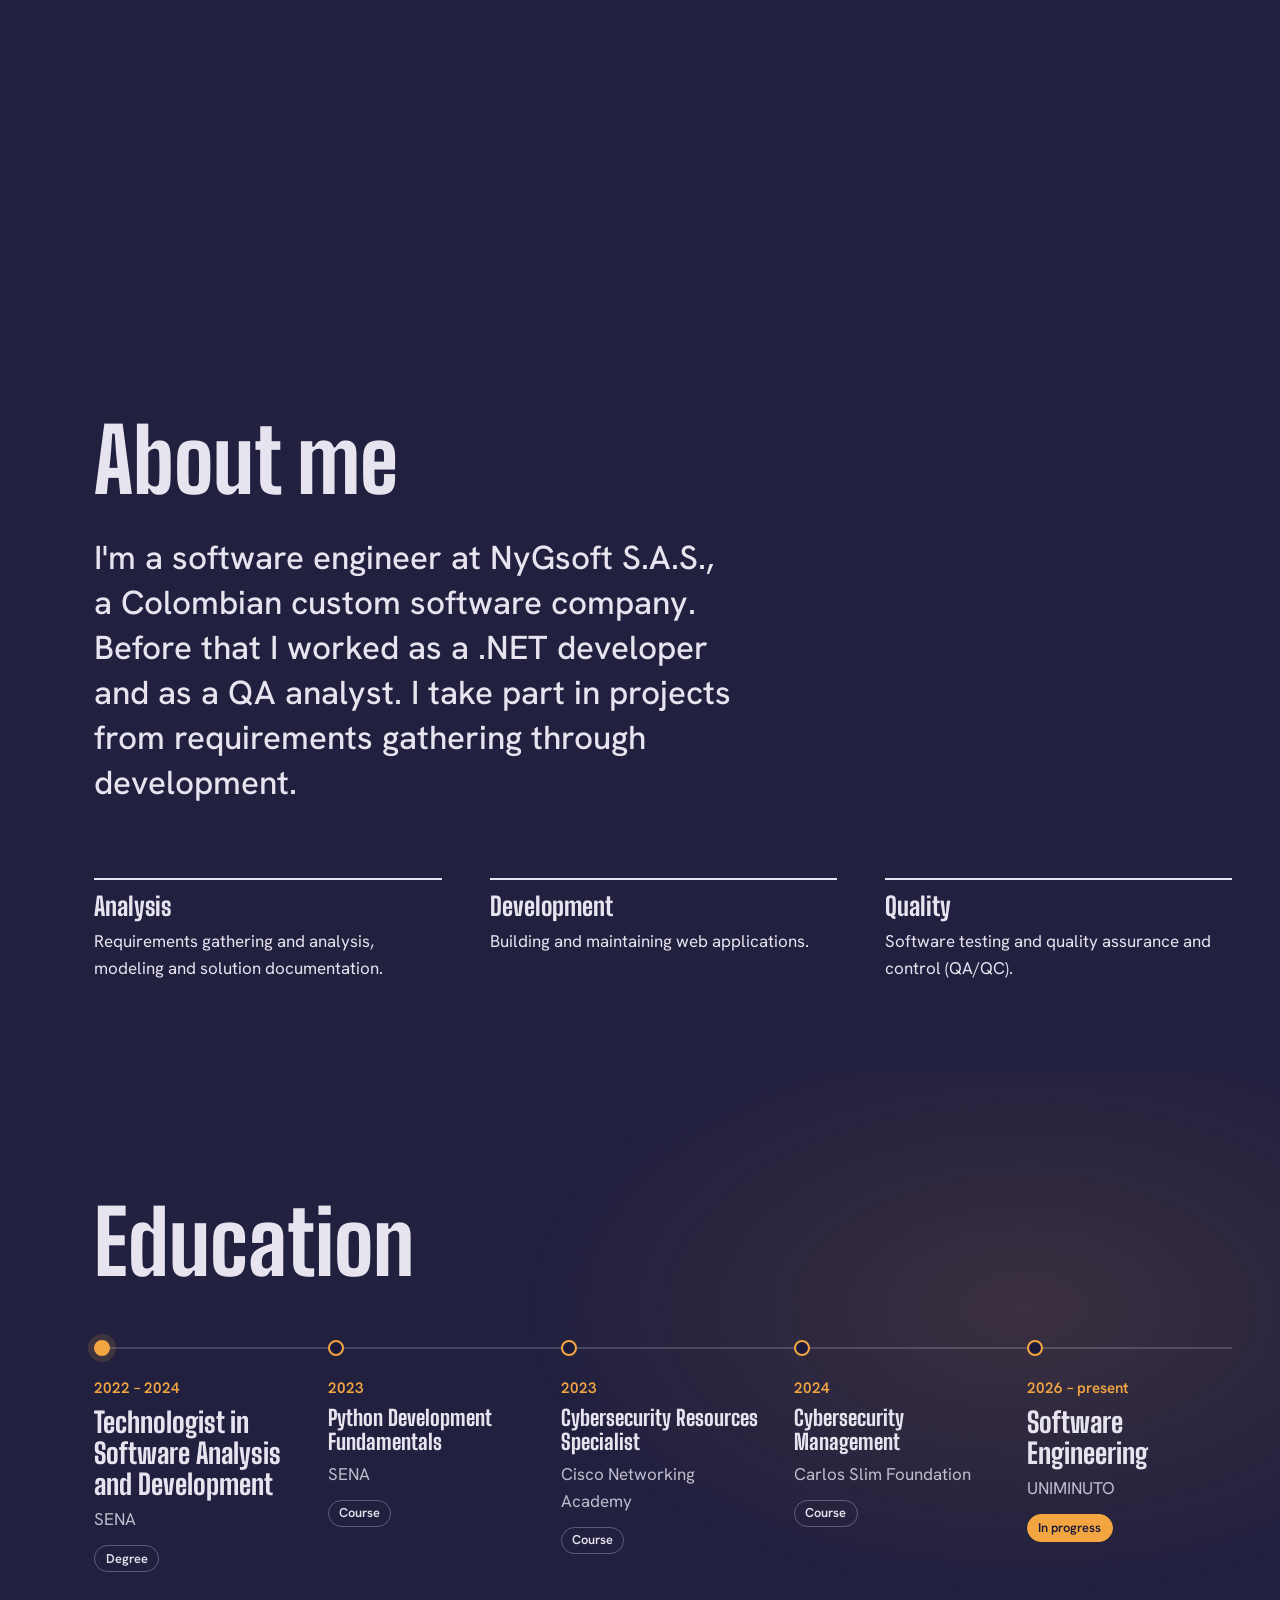
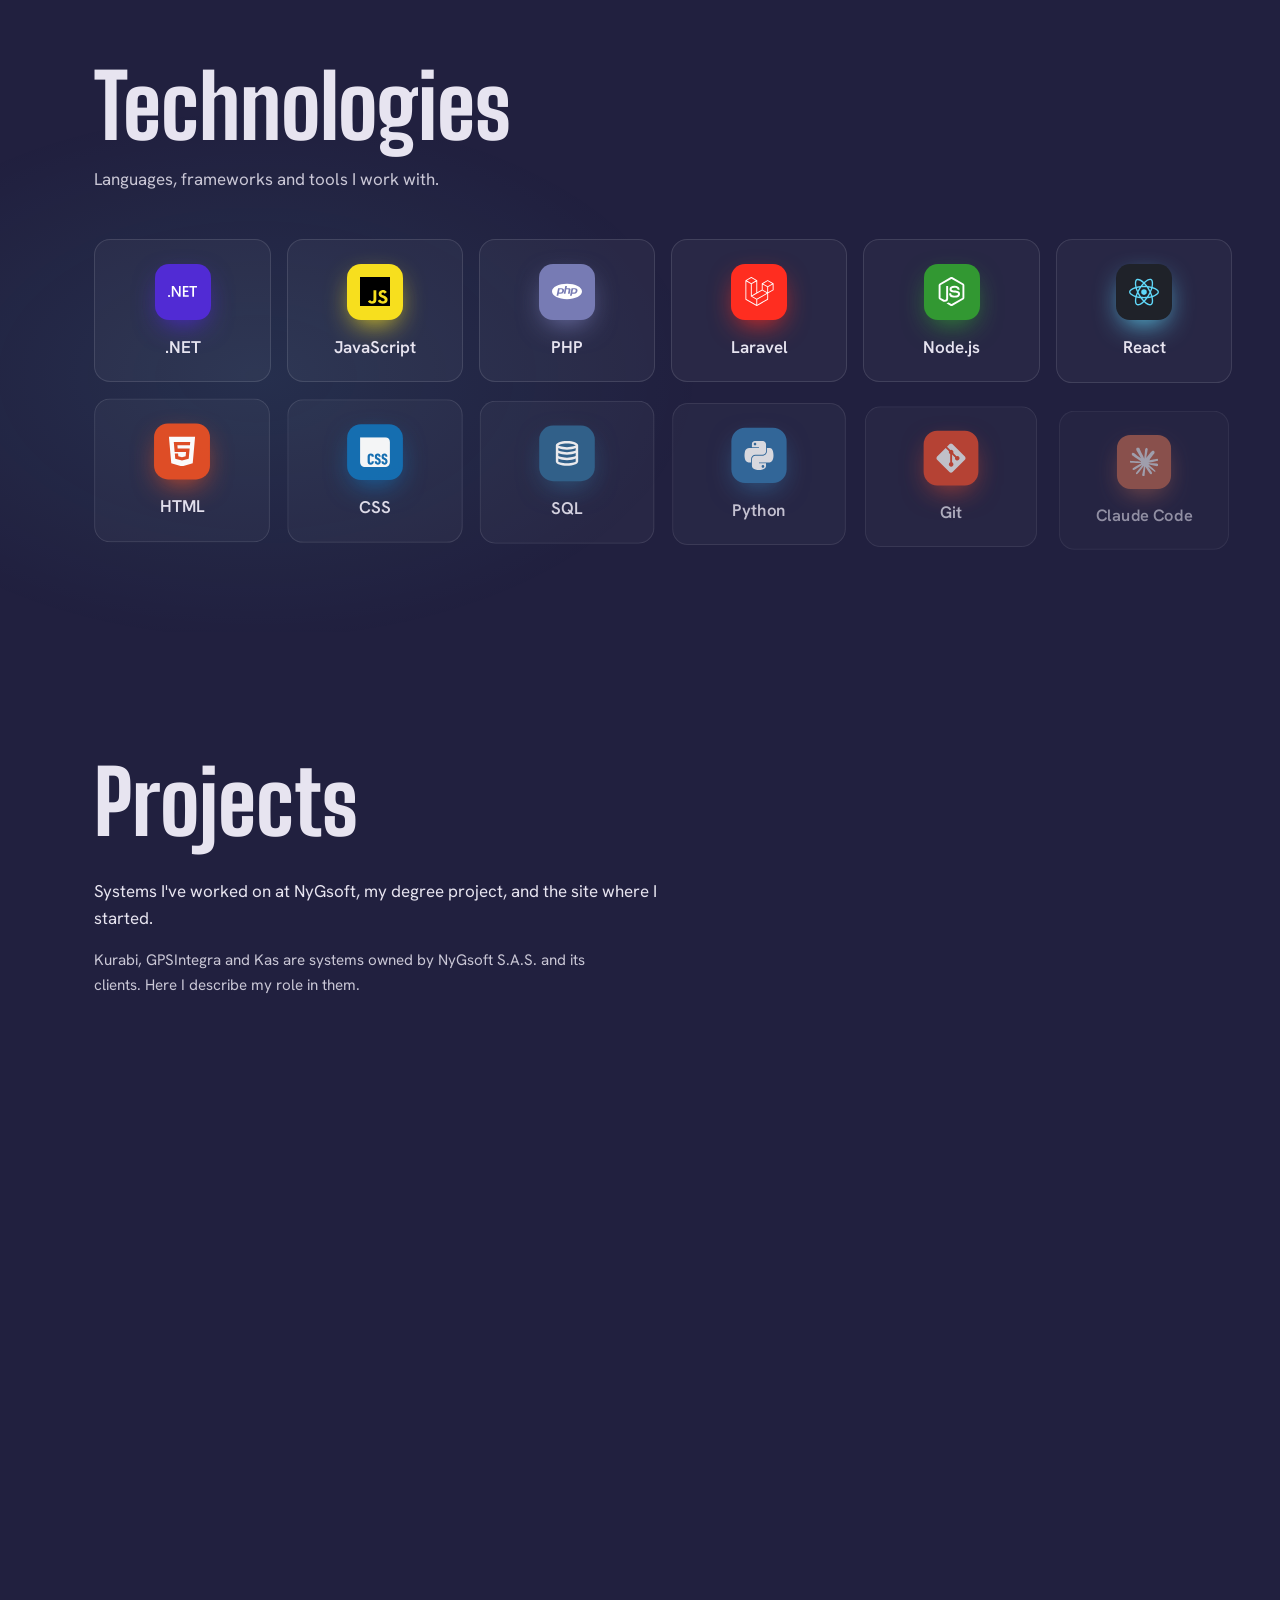
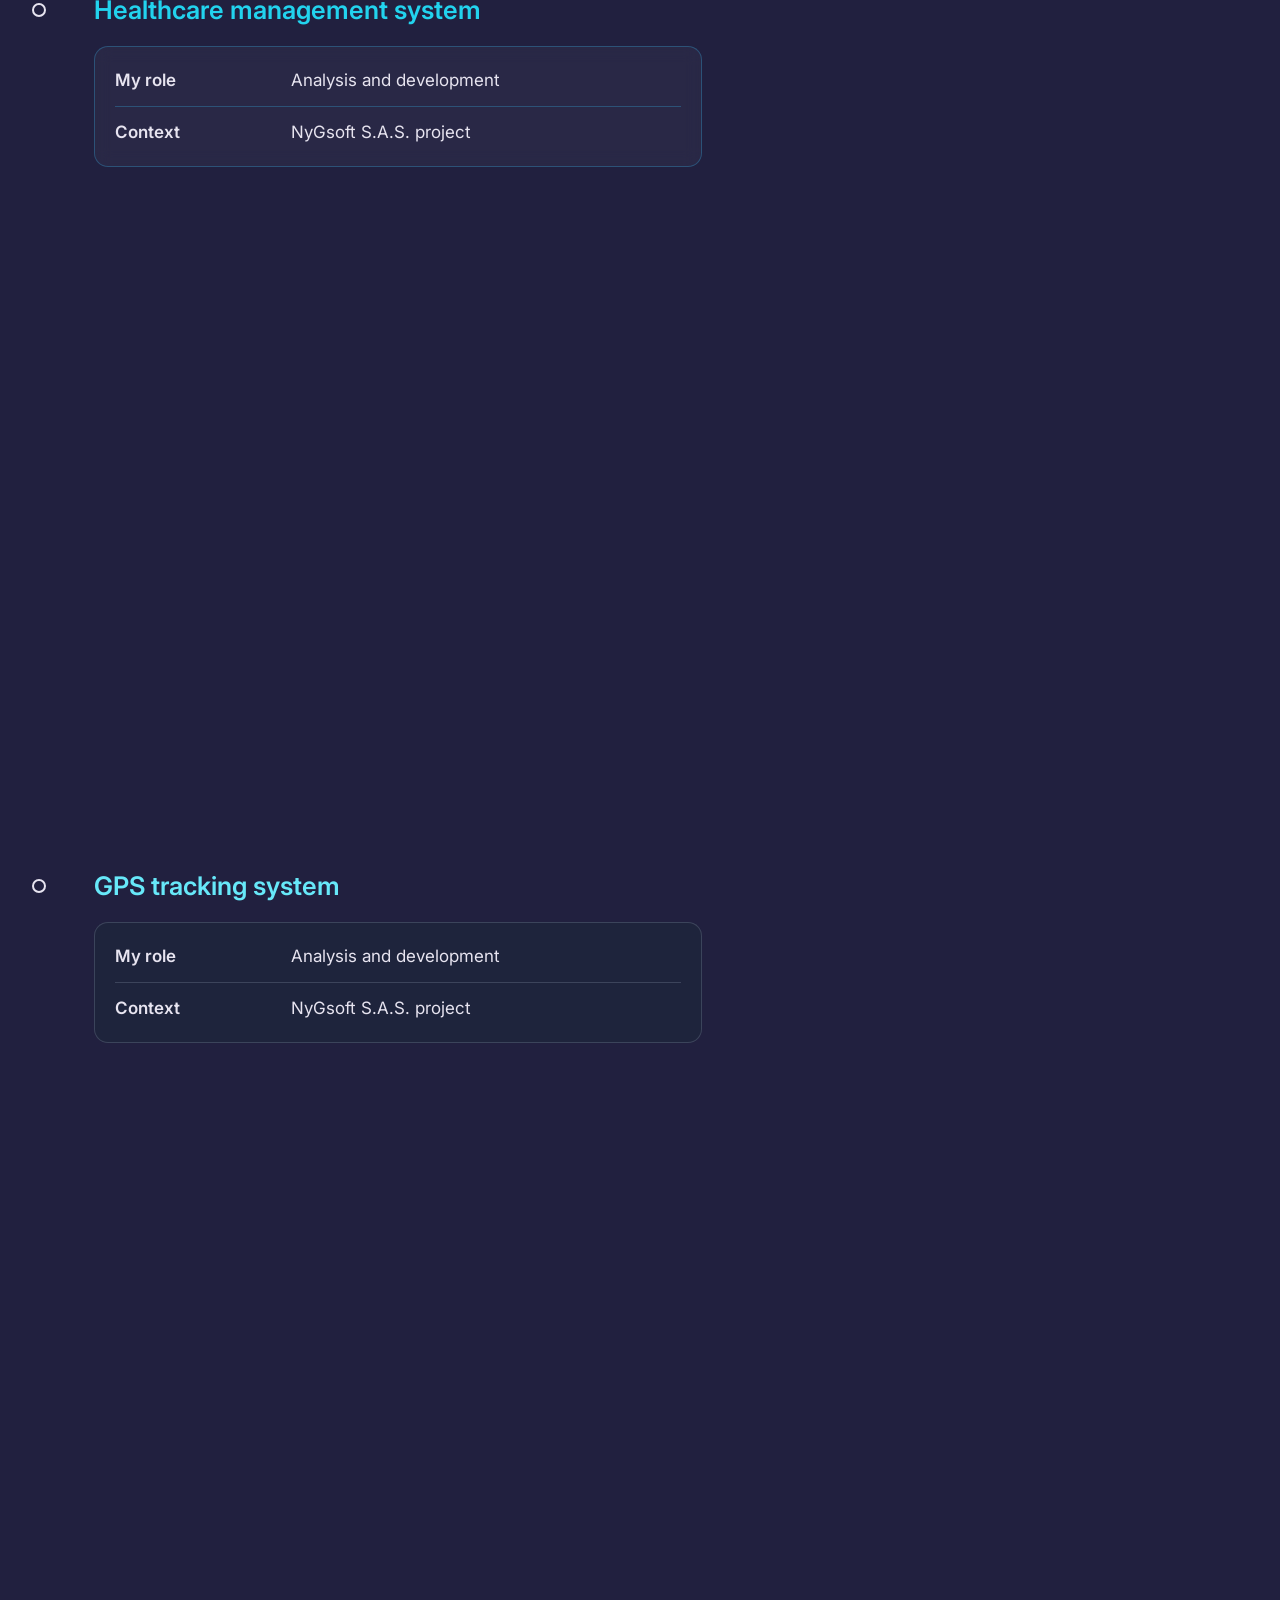
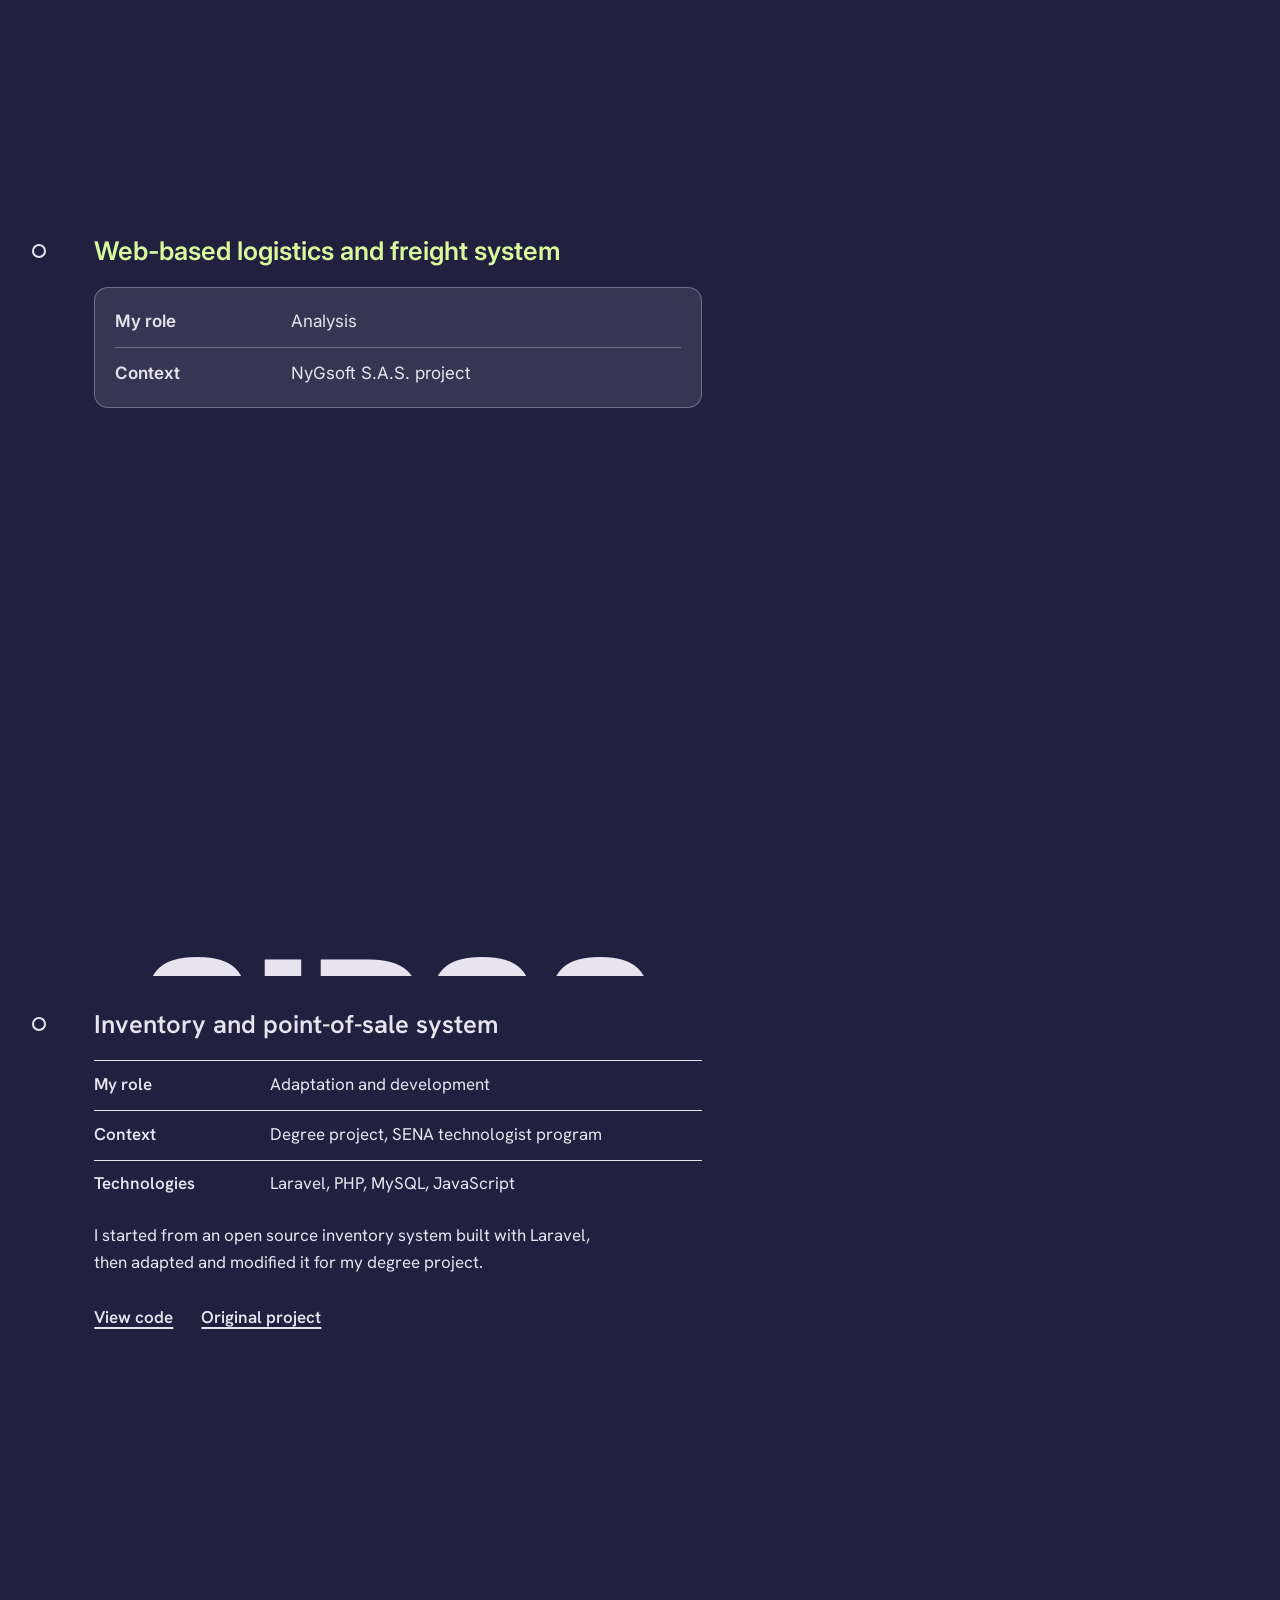
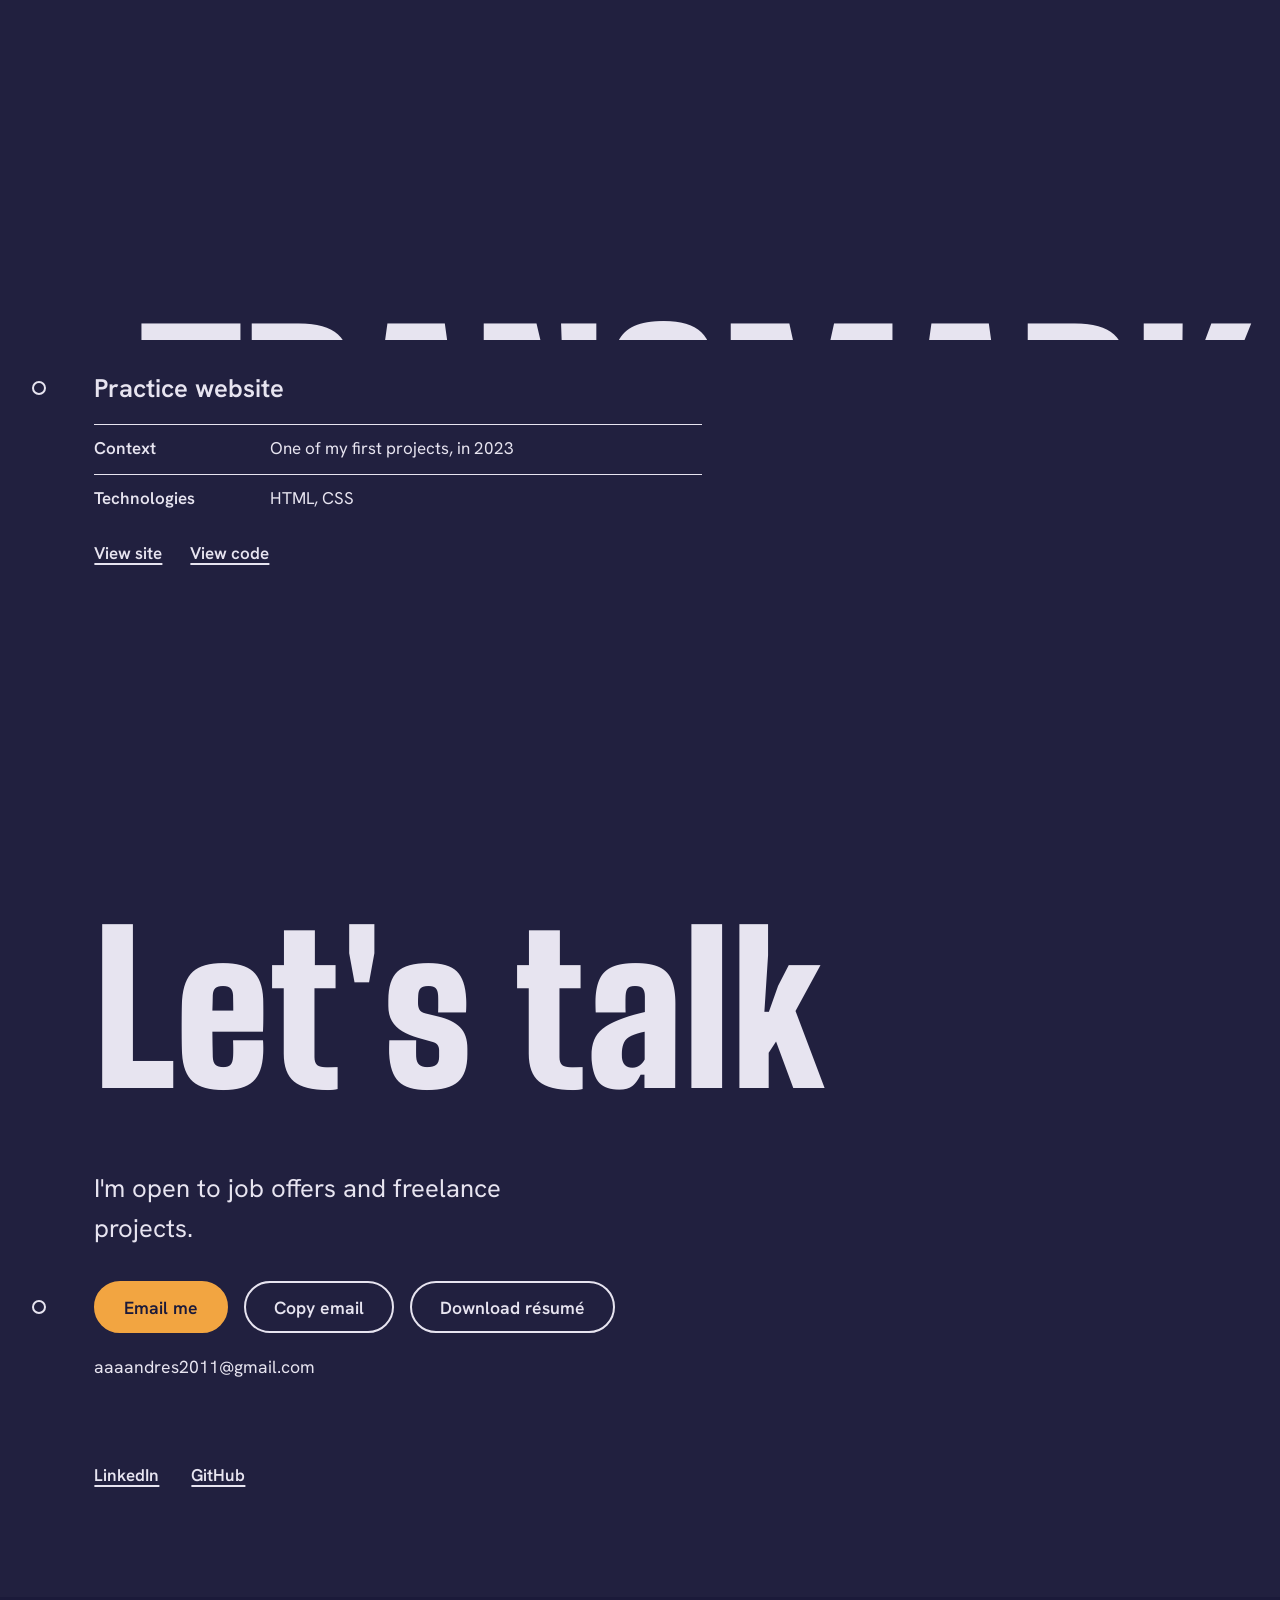
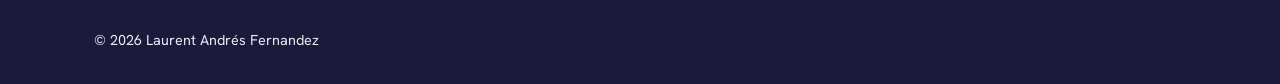
==== commit 9a1744e1: "feat: agrega Claude Code a las tecnologías Co-Authored-By: Claude Opus 5.5 <noreply@anthropic.com>" ====
--- a/index.html
+++ b/index.html
@@ -168,6 +168,7 @@
           <li class="tec tec--sql"><span class="tec__logo"><img src="assets/icons/sql.svg" width="30" height="30" alt=""></span><span class="tec__nombre">SQL</span></li>
           <li class="tec tec--python"><span class="tec__logo"><img src="assets/icons/python.svg" width="30" height="30" alt=""></span><span class="tec__nombre">Python</span></li>
           <li class="tec tec--git"><span class="tec__logo"><img src="assets/icons/git.svg" width="30" height="30" alt=""></span><span class="tec__nombre">Git</span></li>
+          <li class="tec tec--claude"><span class="tec__logo"><img src="assets/icons/claude.svg" width="30" height="30" alt=""></span><span class="tec__nombre">Claude Code</span></li>
         </ul>
       </section>
 
--- a/styles.css
+++ b/styles.css
@@ -657,6 +657,7 @@
 .tec--sql { --marca: #336791; }
 .tec--python { --marca: #3776AB; }
 .tec--git { --marca: #F05032; }
+.tec--claude { --marca: #D97757; }
 
 /* ---------- Proyectos ---------- */
 .proyectos__cabecera {
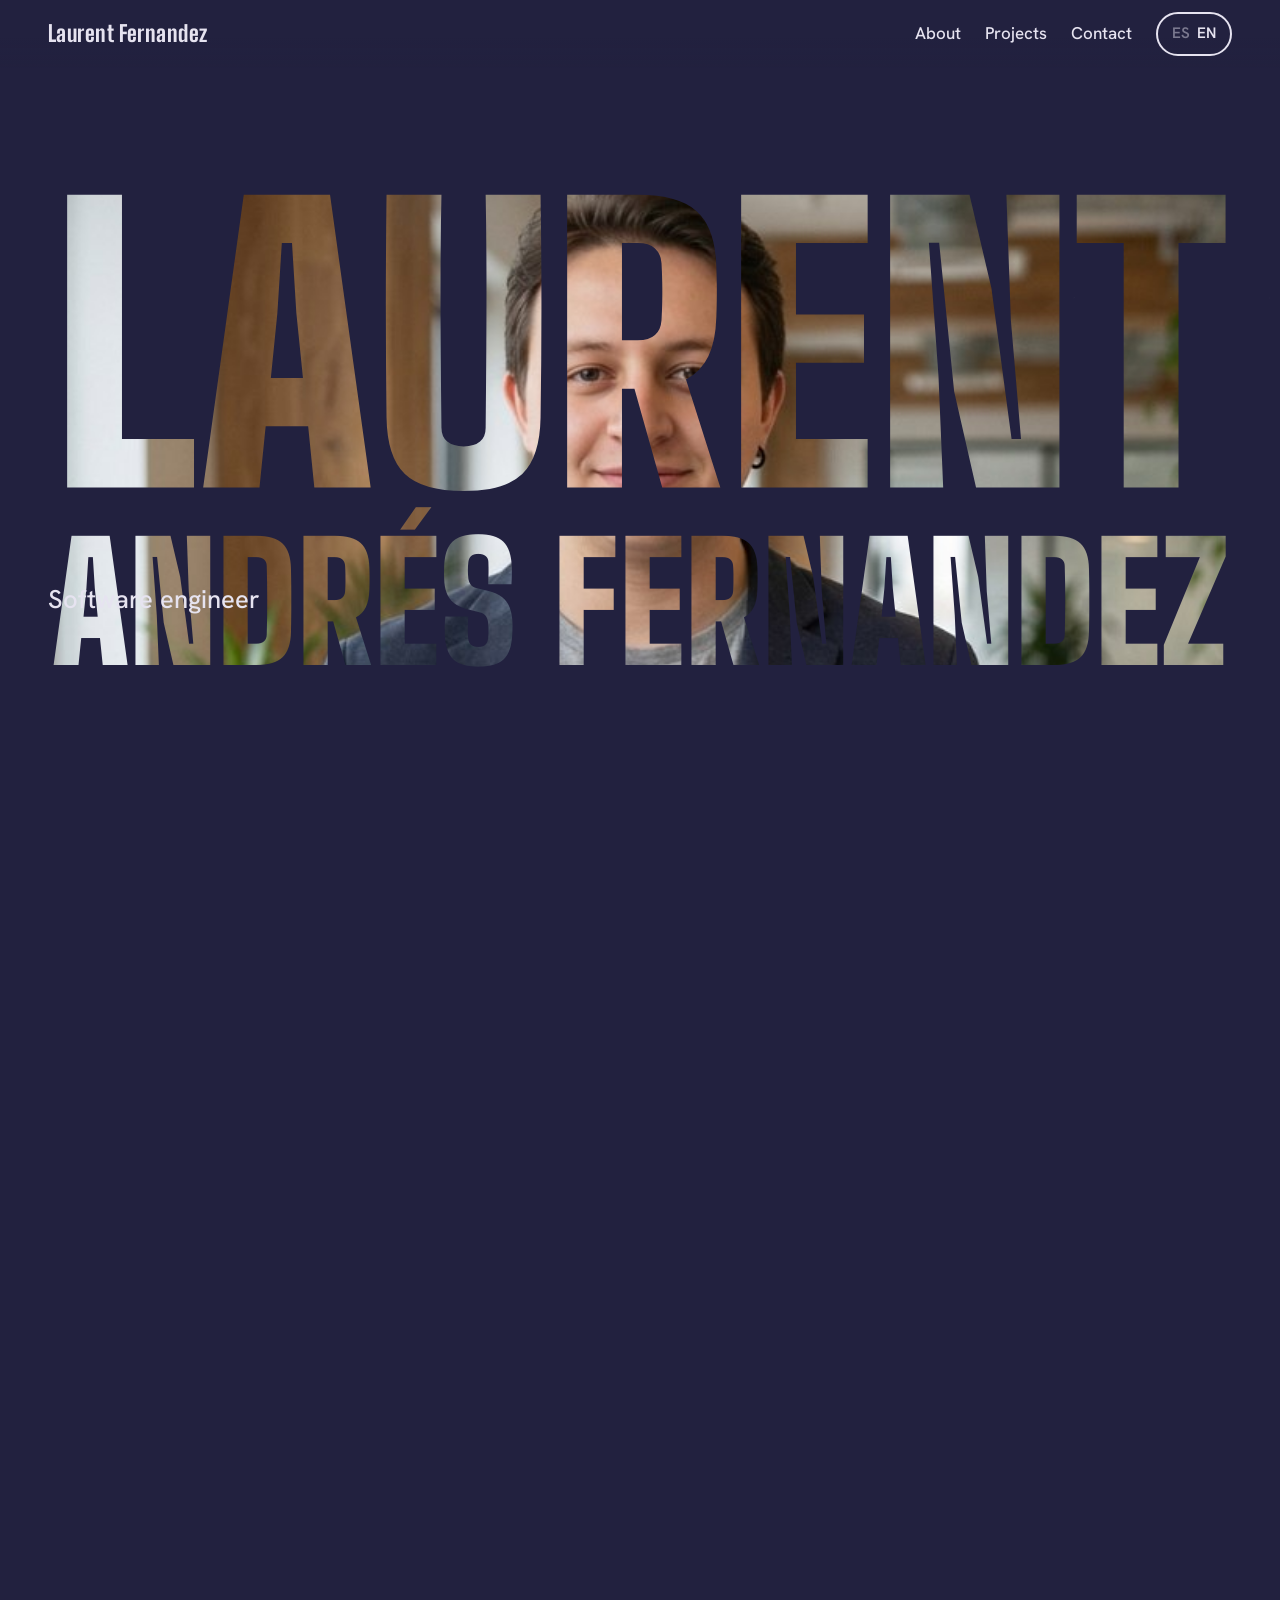
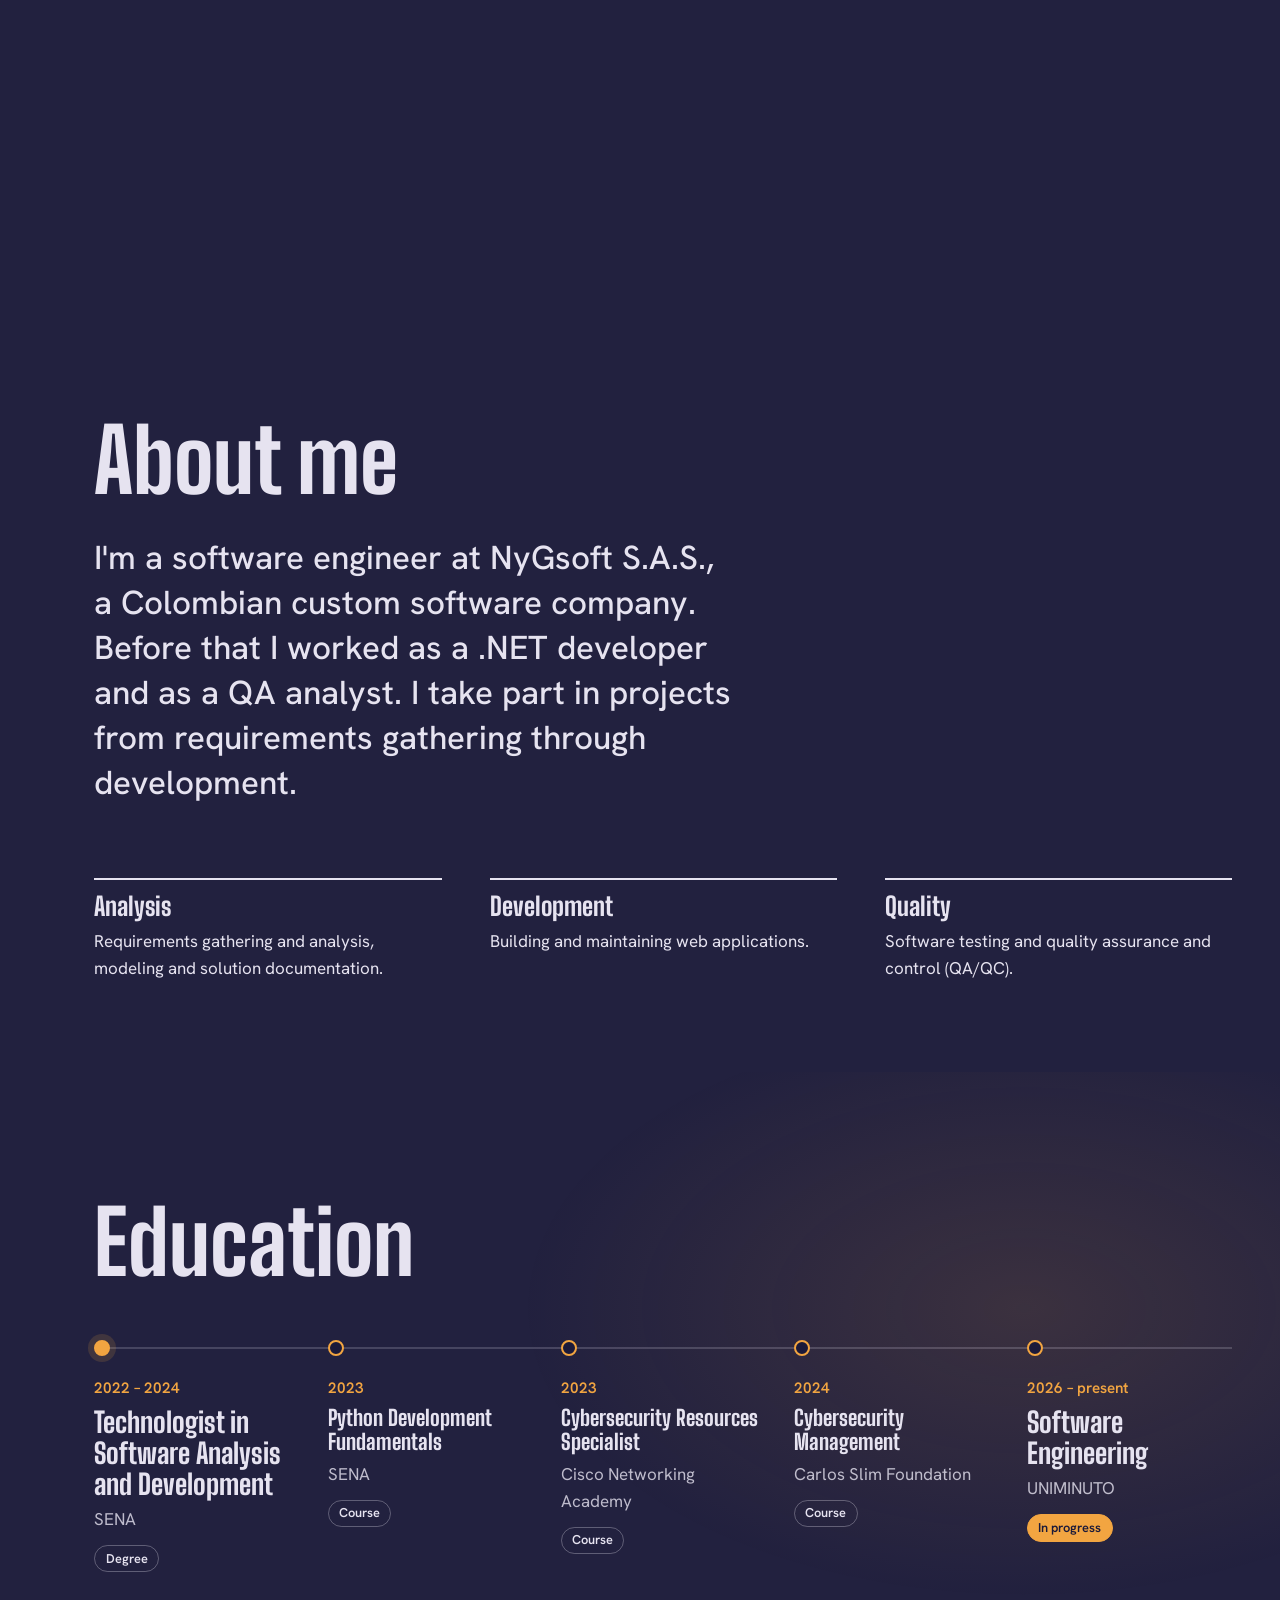
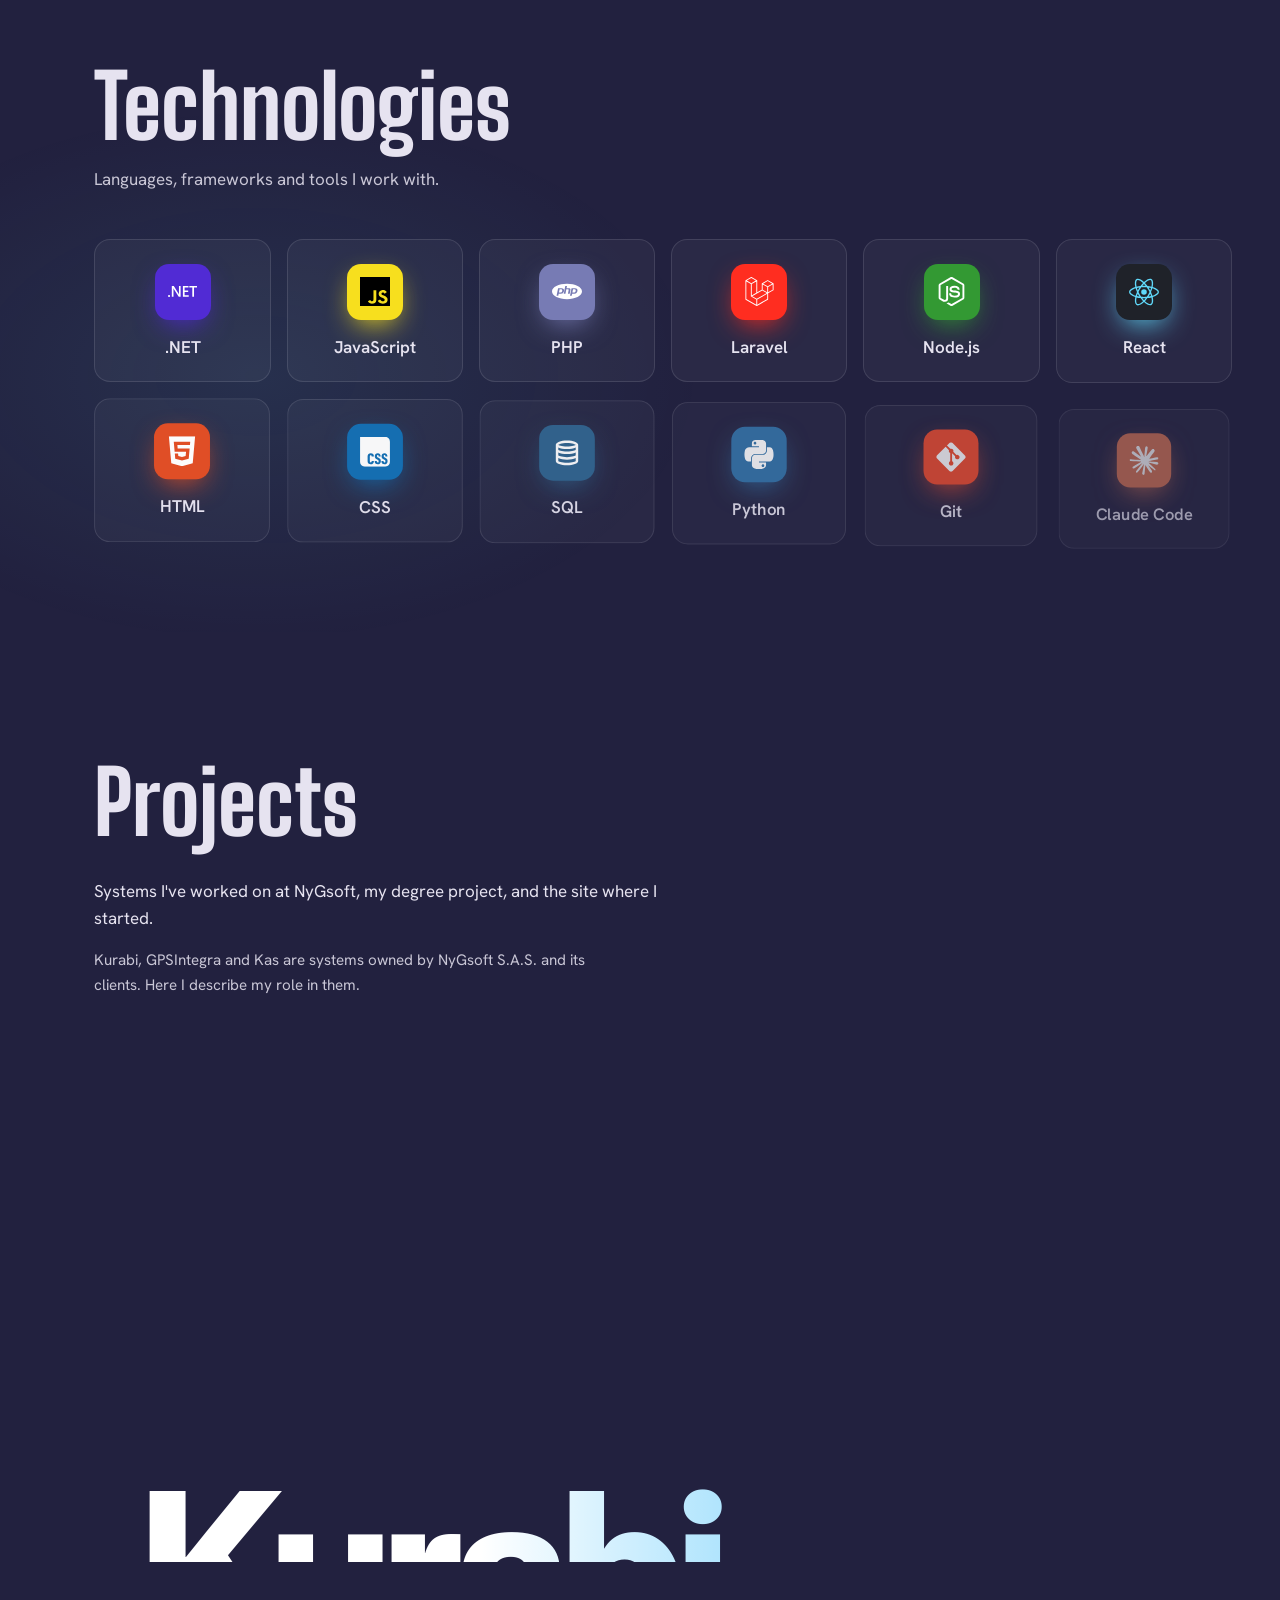
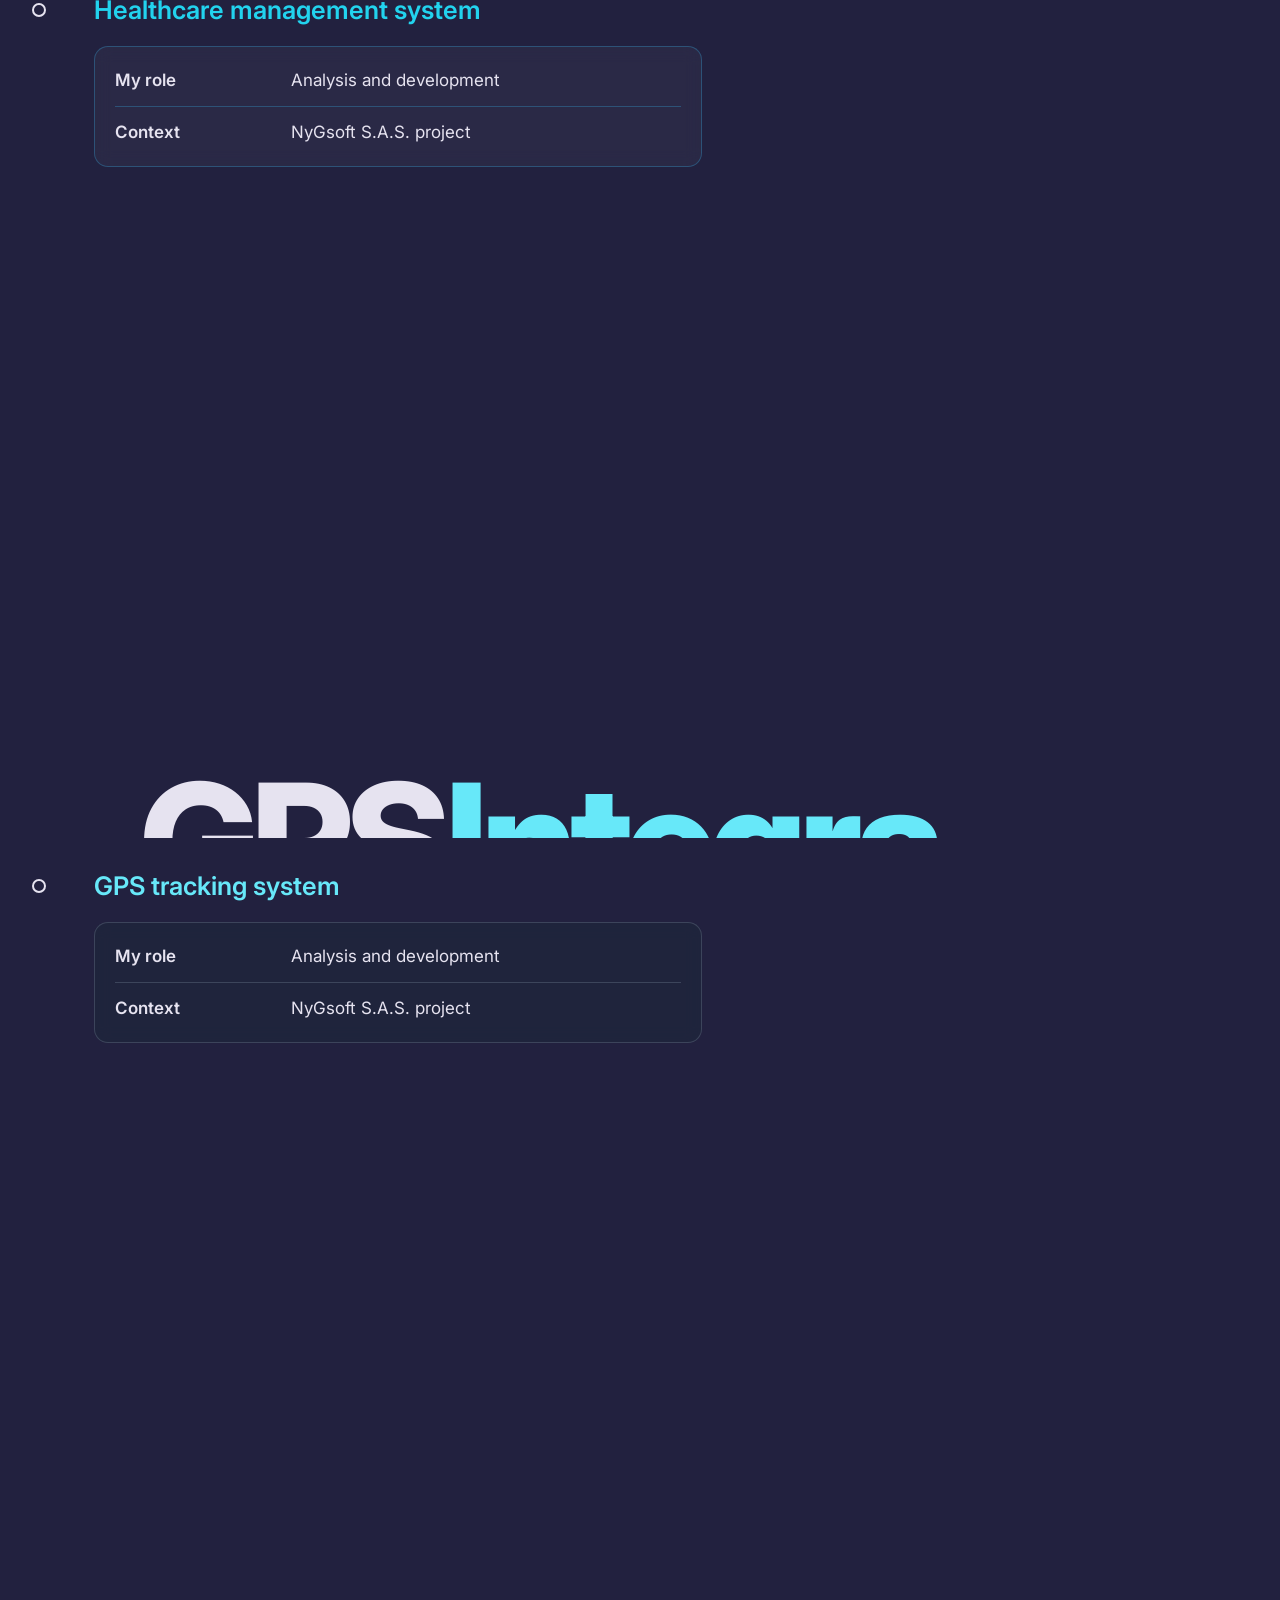
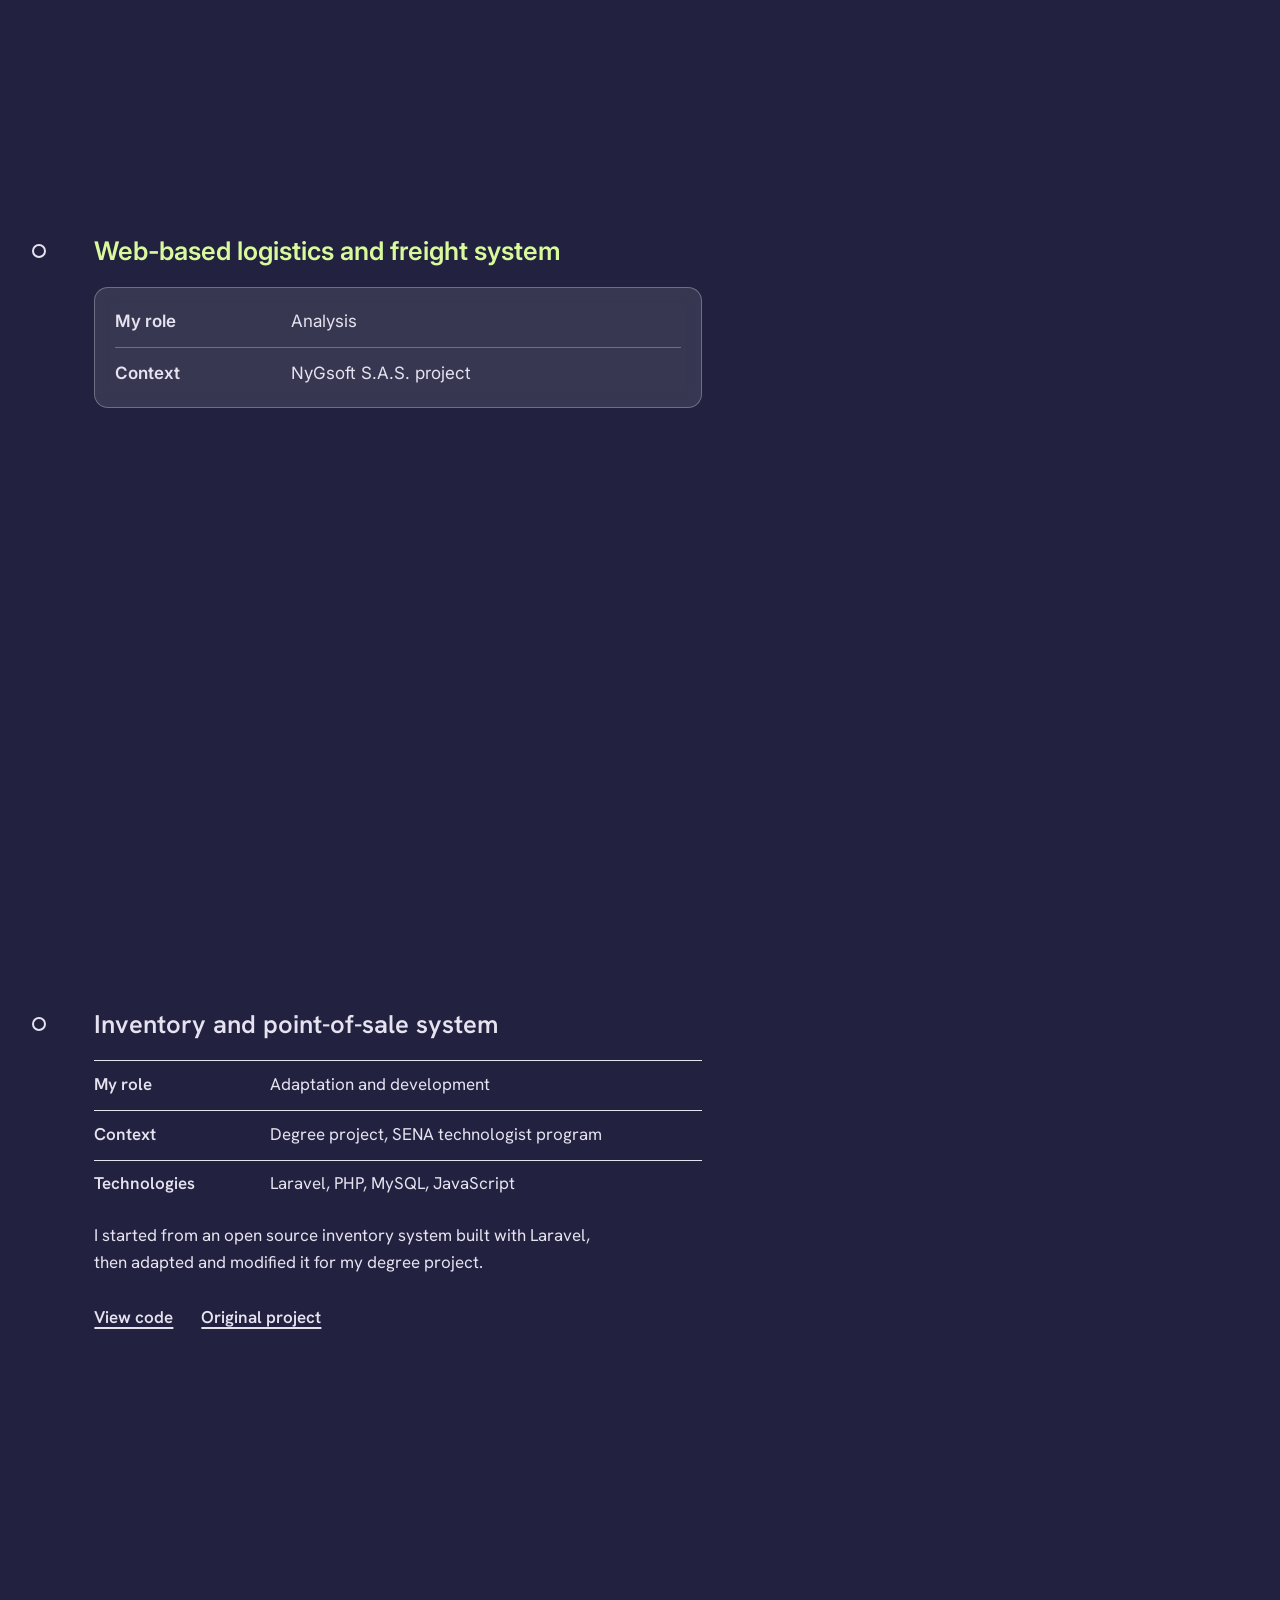
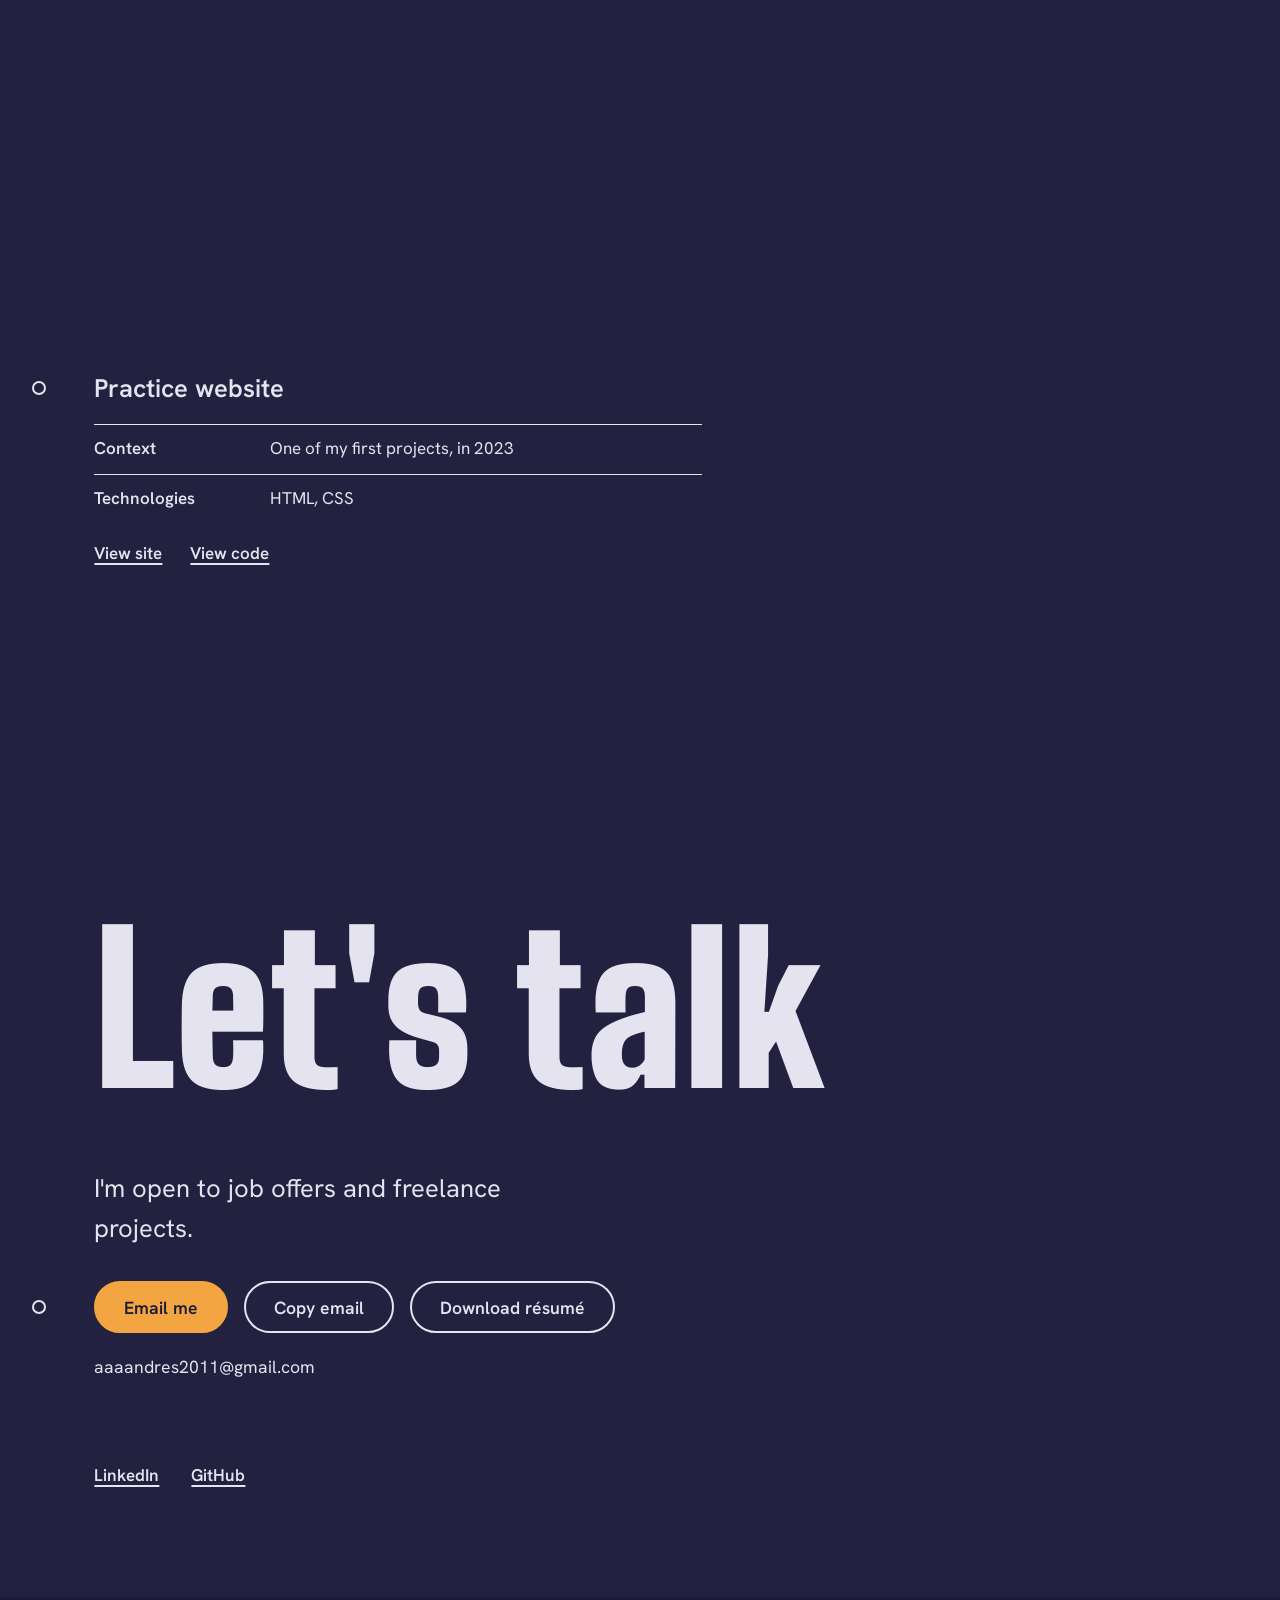
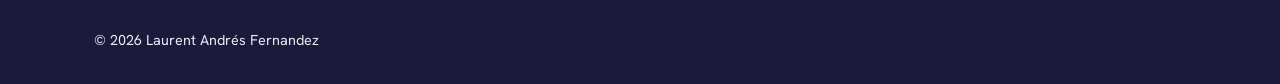
==== commit 1ed6cf31: "feat: ícono del sitio y vista previa al compartir el enlace - Ícono de pestaña en SVG, PNG de 32 px " ====
--- a/index.html
+++ b/index.html
@@ -8,7 +8,16 @@
   <meta property="og:title" content="Laurent Andrés Fernandez">
   <meta property="og:description" content="Ingeniero de software.">
   <meta property="og:type" content="website">
+  <meta property="og:url" content="https://laurentfernandez.github.io/portafolio/">
+  <meta property="og:image" content="https://laurentfernandez.github.io/portafolio/assets/img/og.jpg">
+  <meta property="og:image:width" content="1200">
+  <meta property="og:image:height" content="630">
+  <meta property="og:image:alt" content="Laurent Andrés Fernandez, ingeniero de software">
+  <meta name="twitter:card" content="summary_large_image">
   <meta name="theme-color" content="#1B1A3A">
+  <link rel="icon" href="assets/img/favicon.svg" type="image/svg+xml">
+  <link rel="icon" href="assets/img/favicon-32.png" sizes="32x32" type="image/png">
+  <link rel="apple-touch-icon" href="assets/img/apple-touch-icon.png">
 
   <link rel="preconnect" href="https://fonts.googleapis.com">
   <link rel="preconnect" href="https://fonts.gstatic.com" crossorigin>
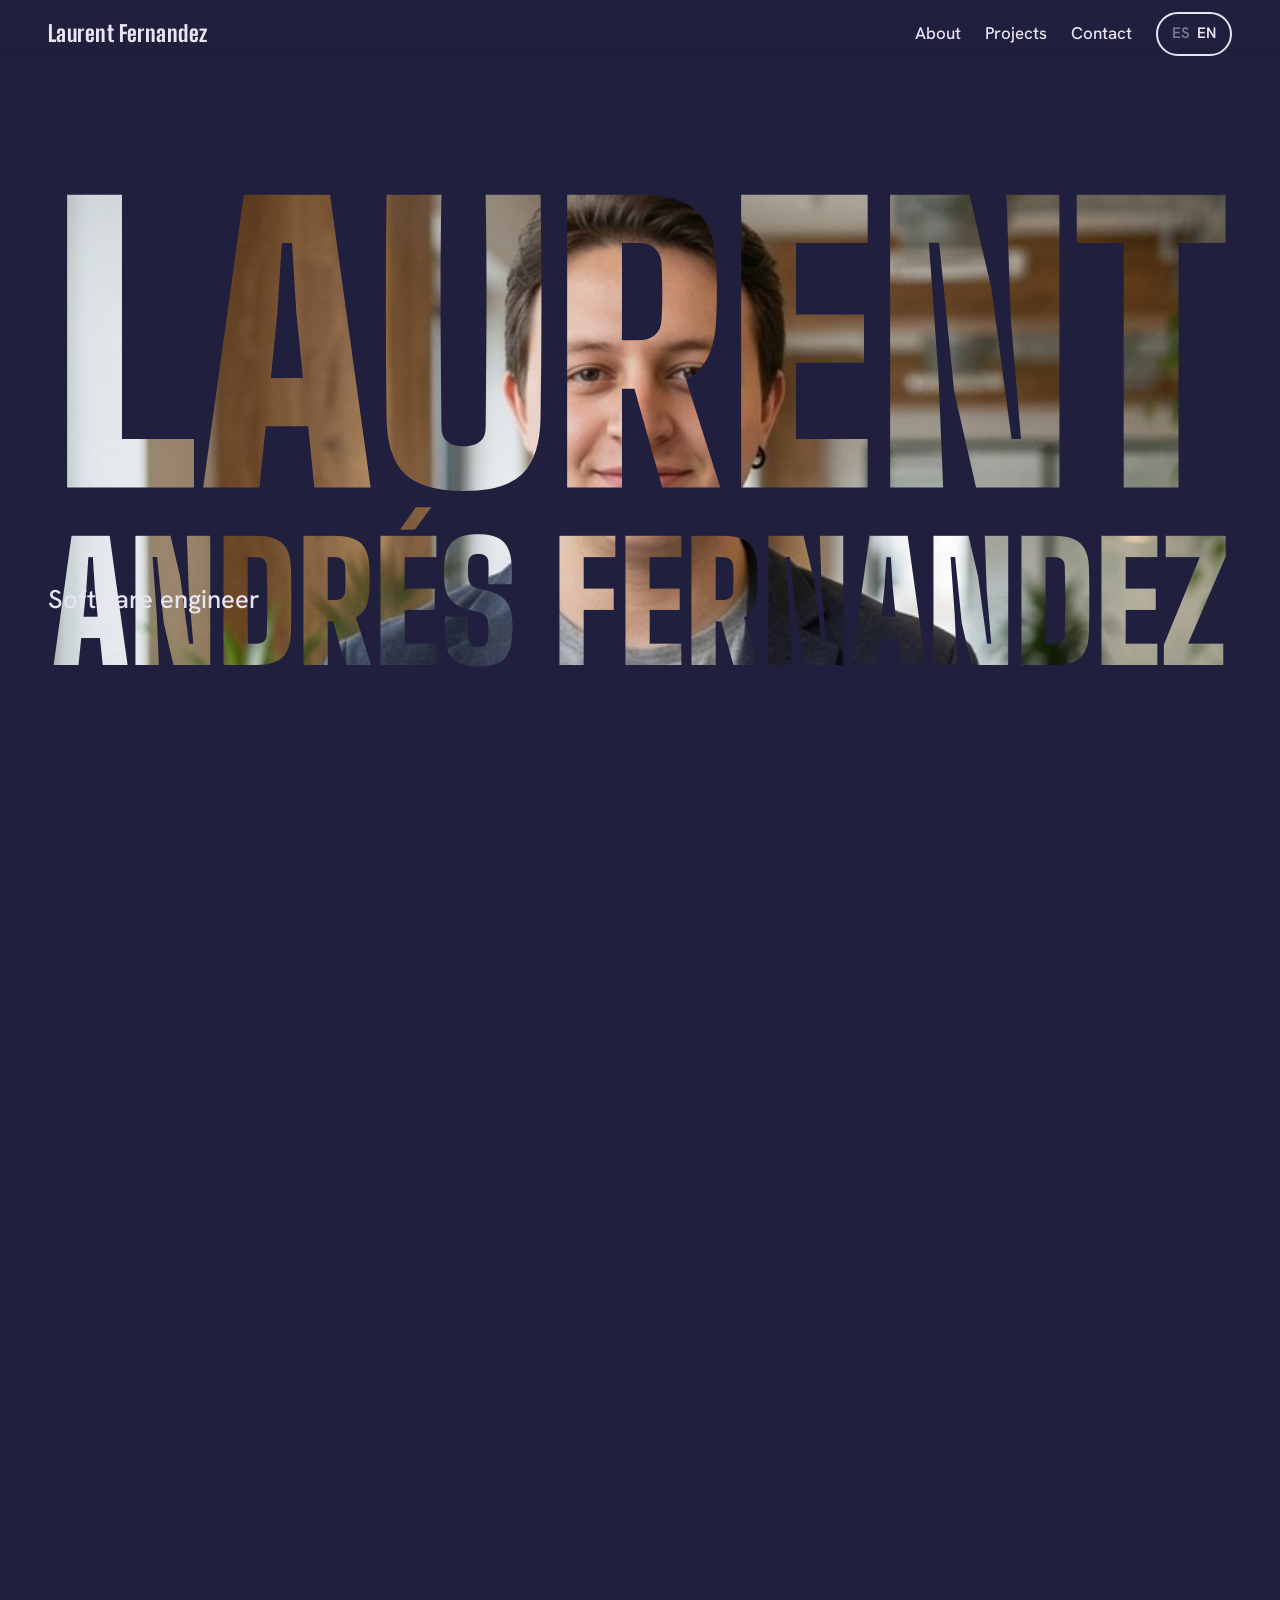
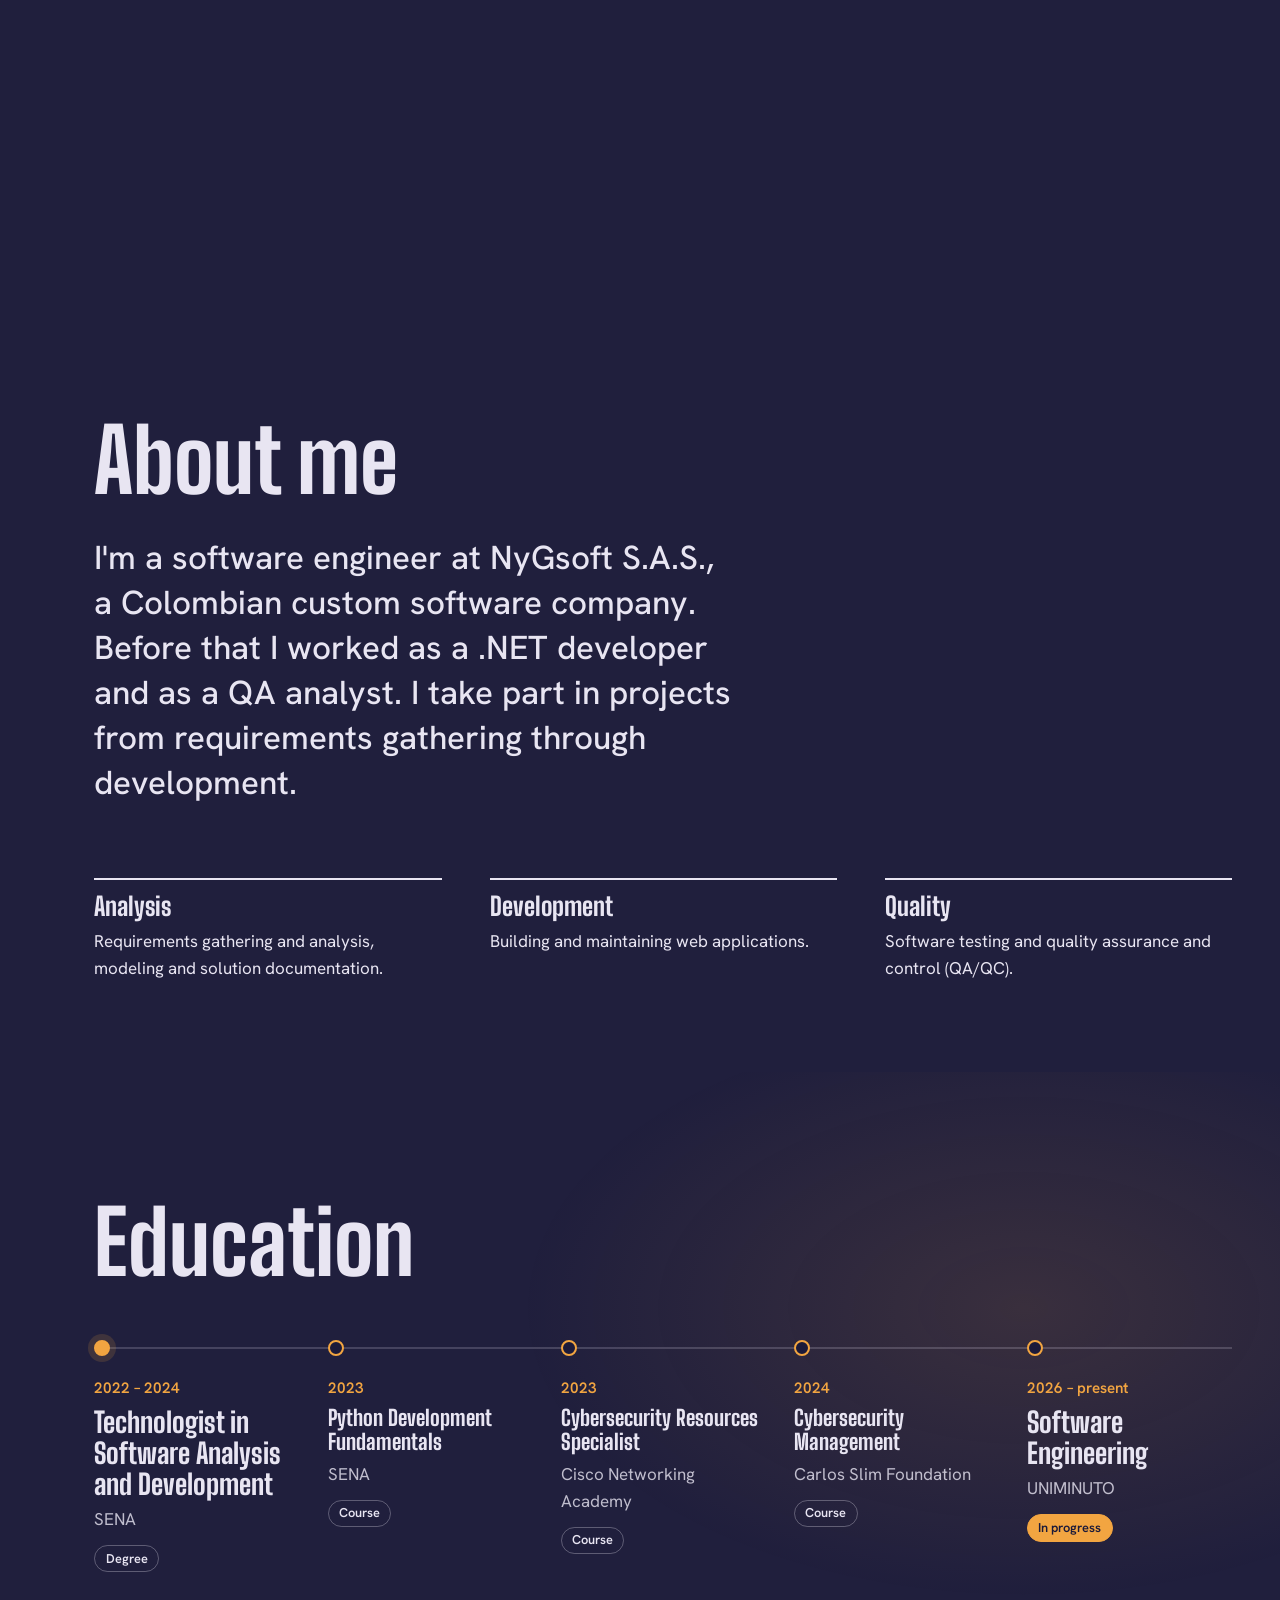
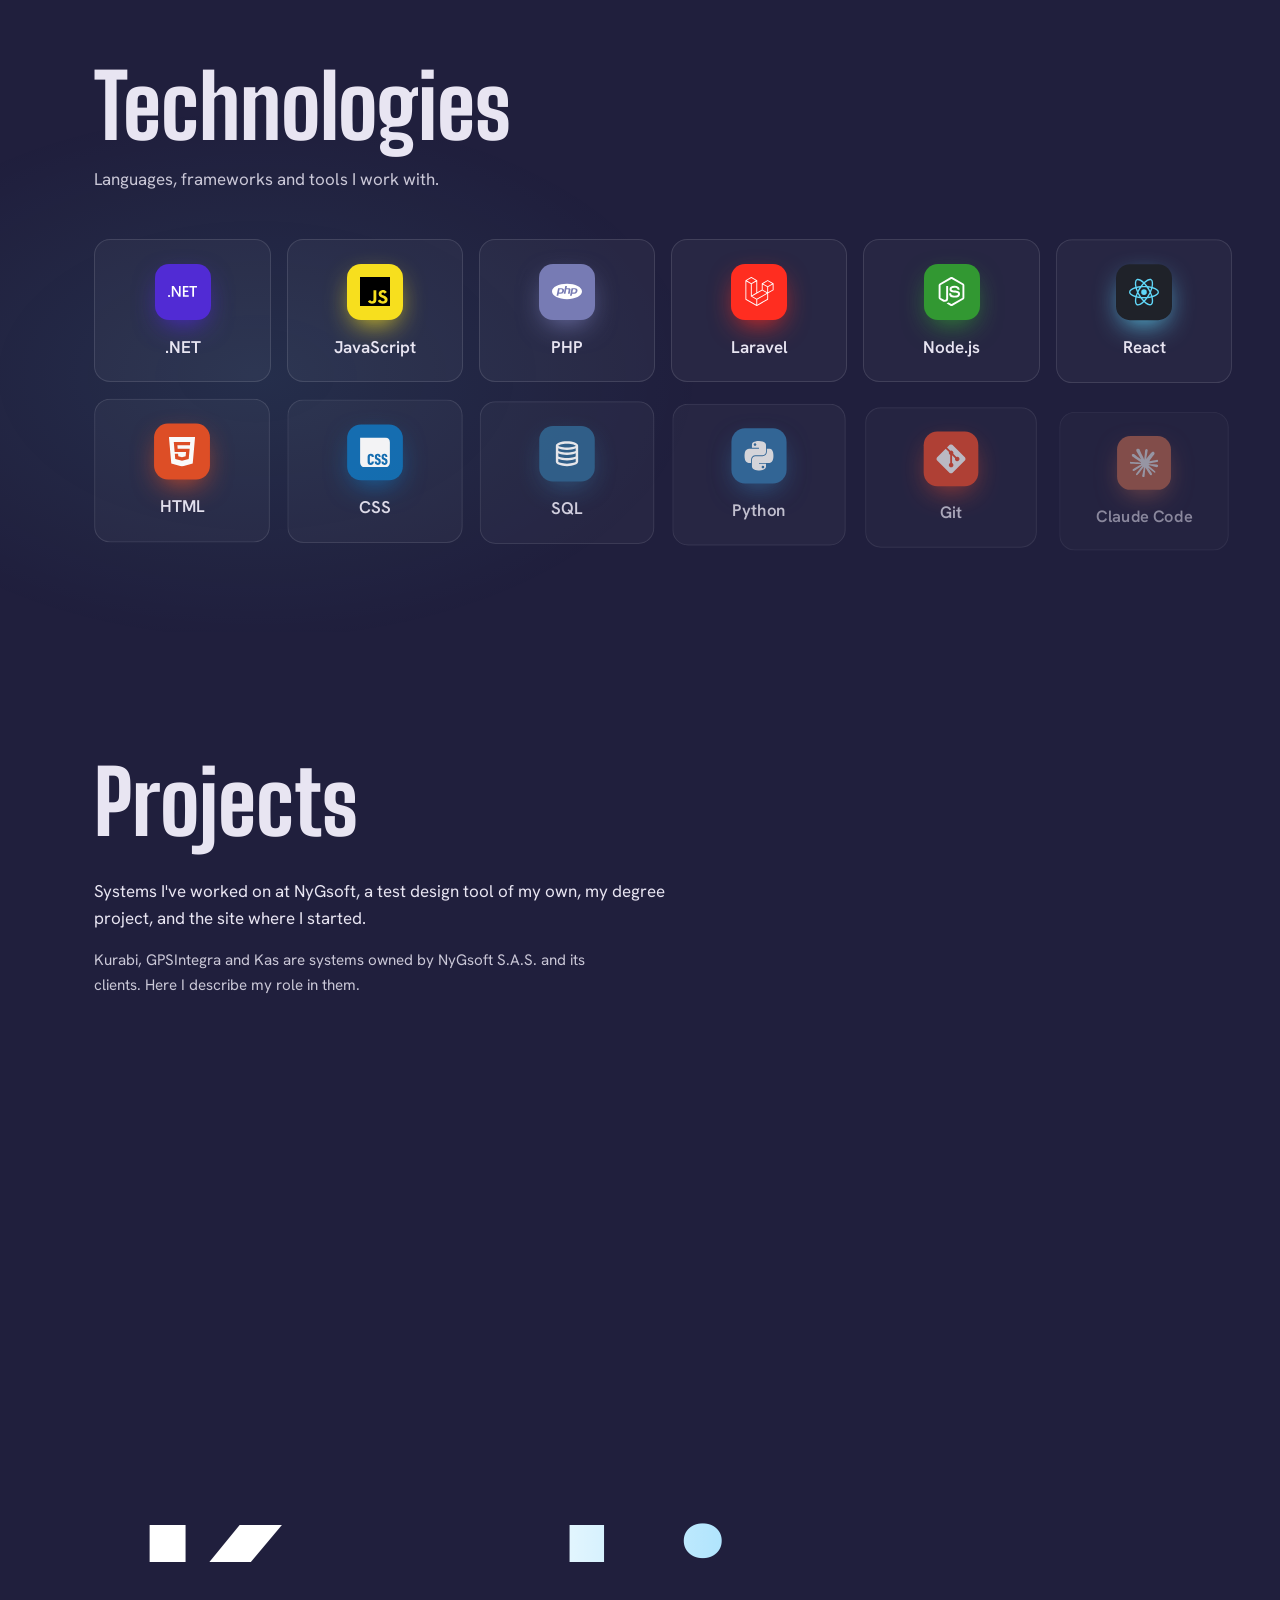
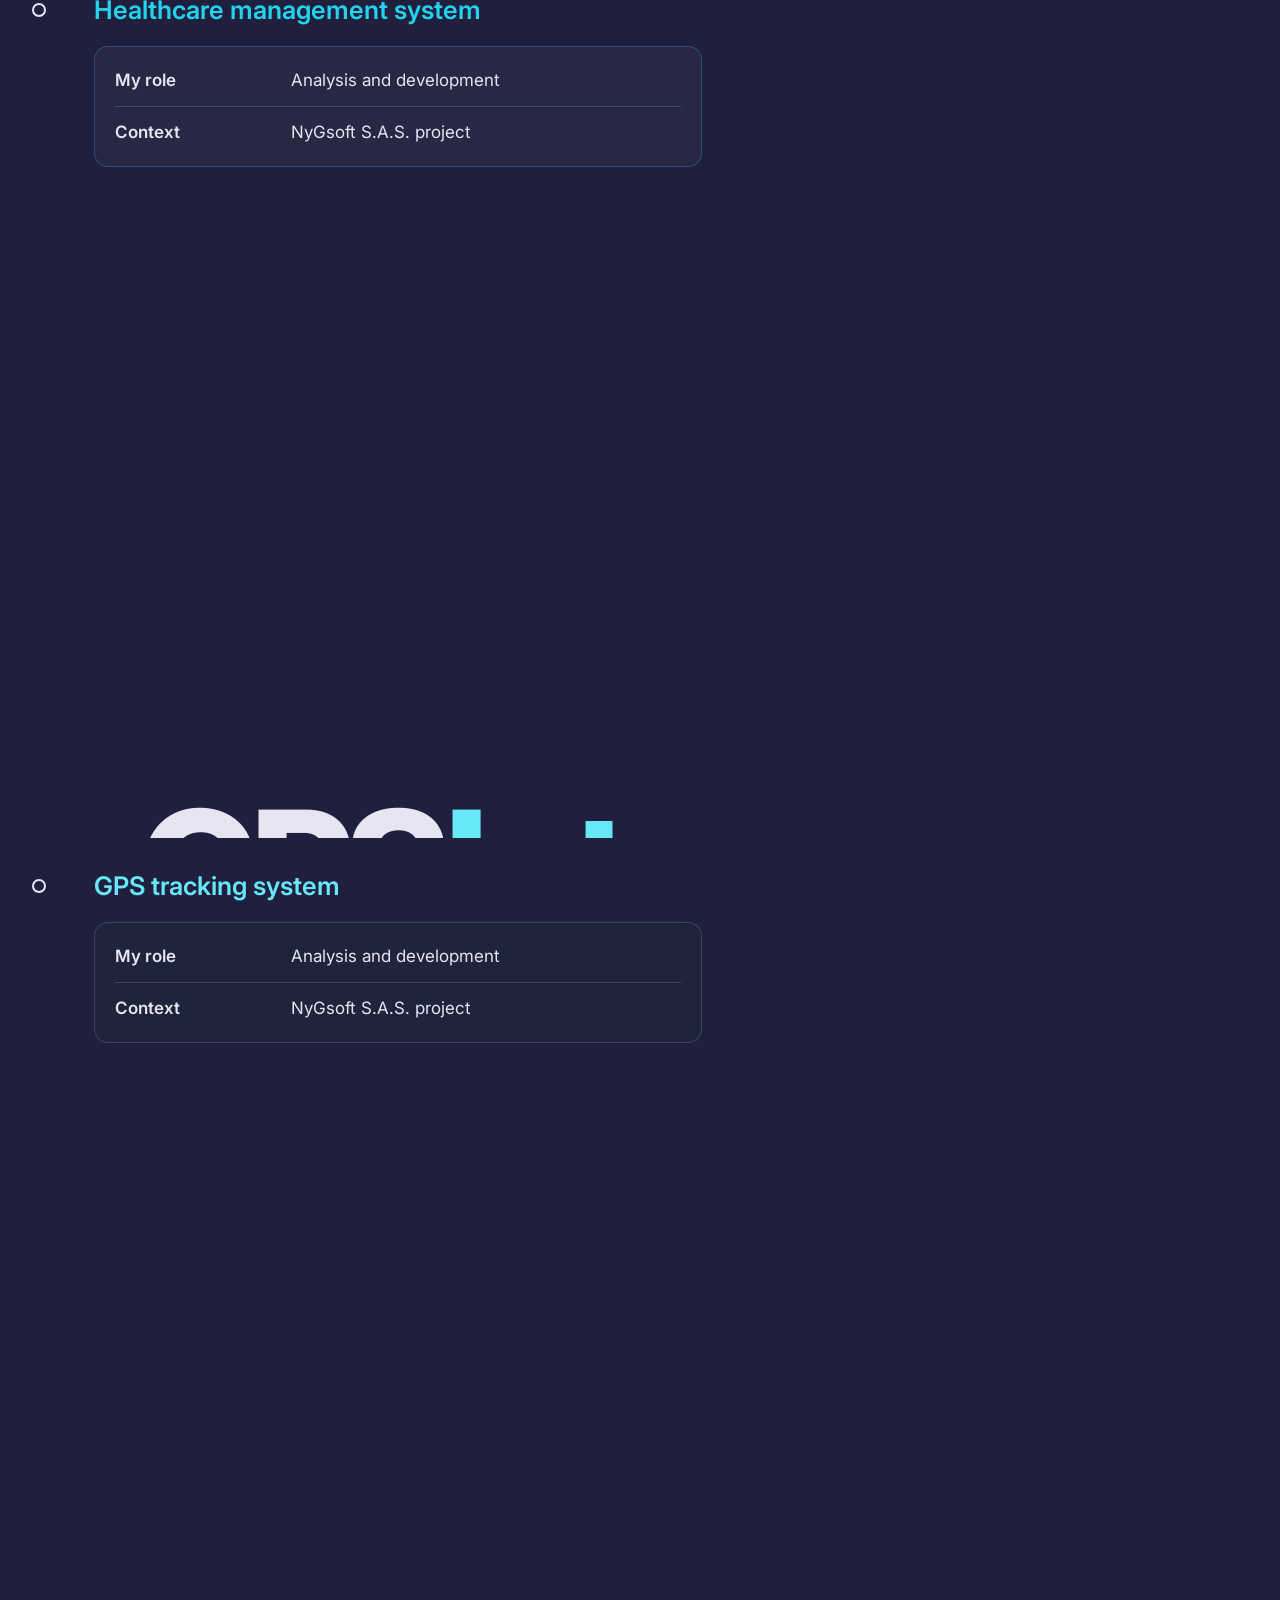
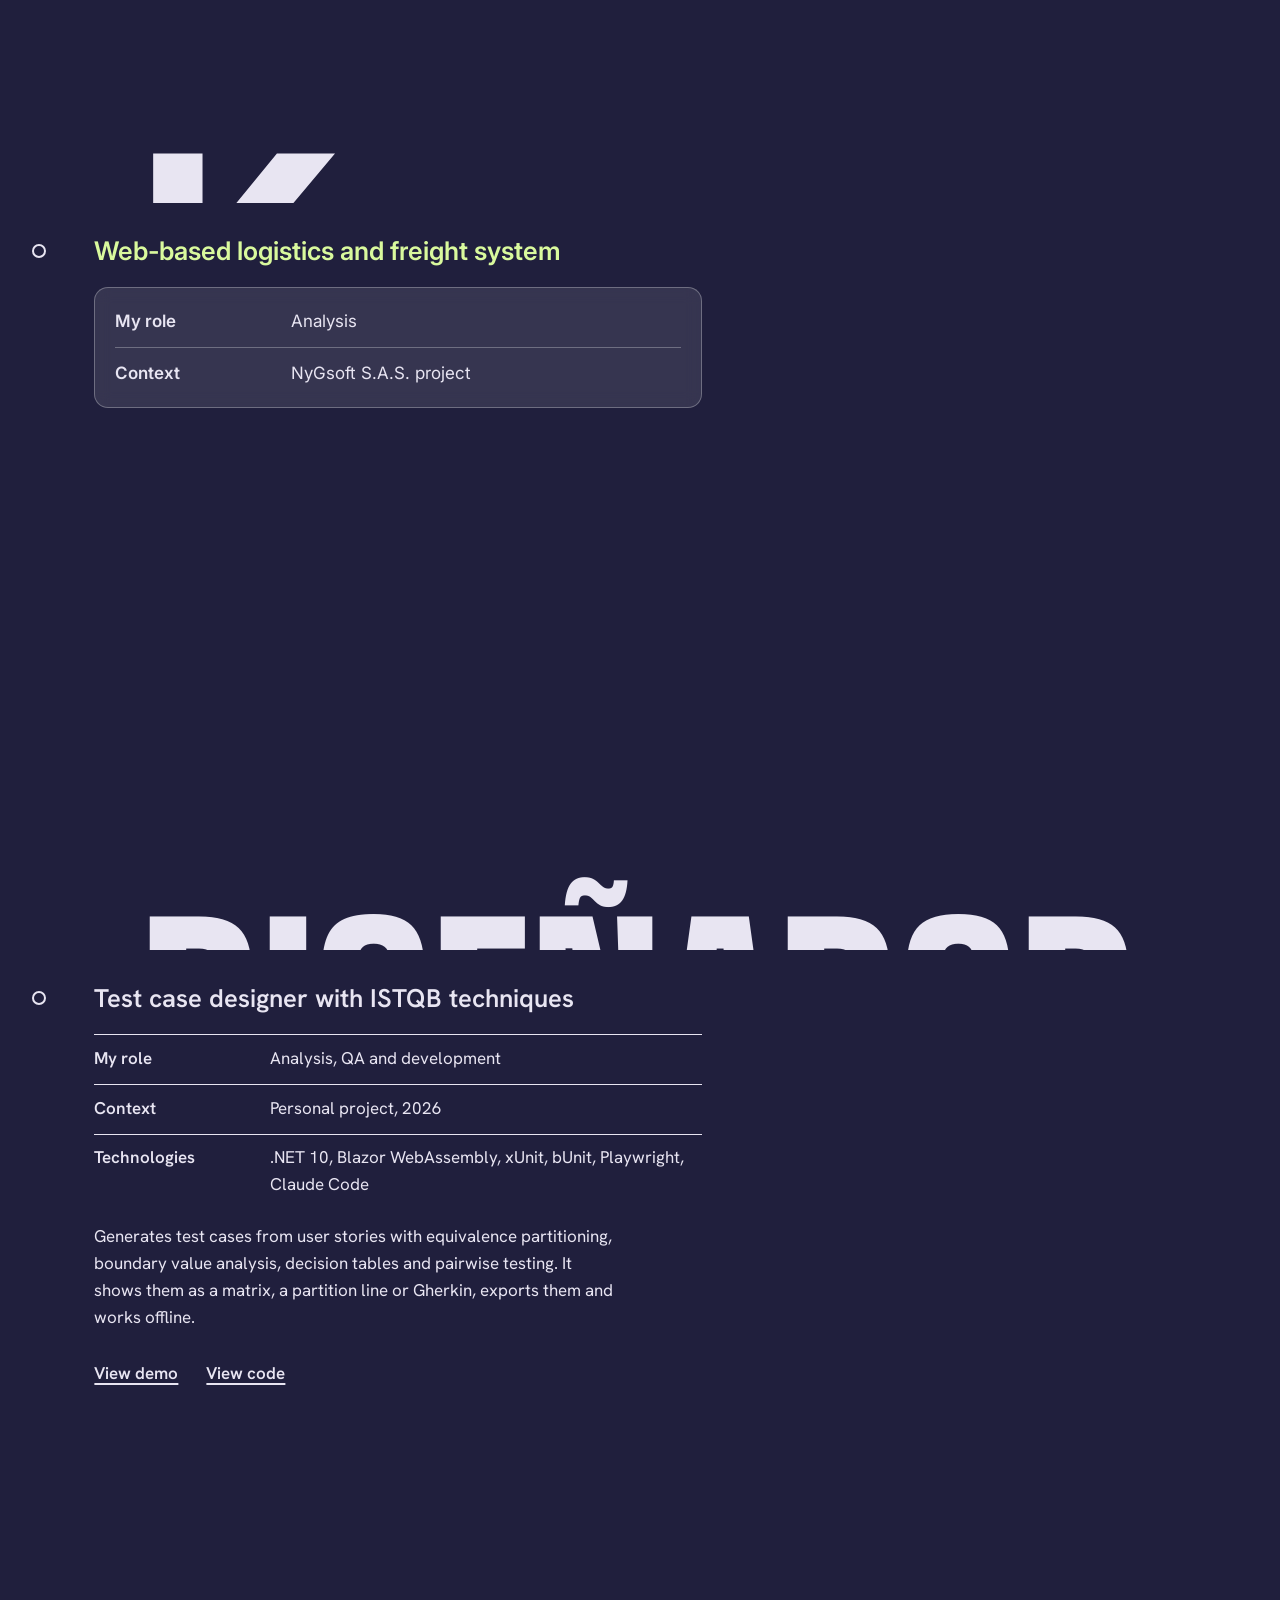
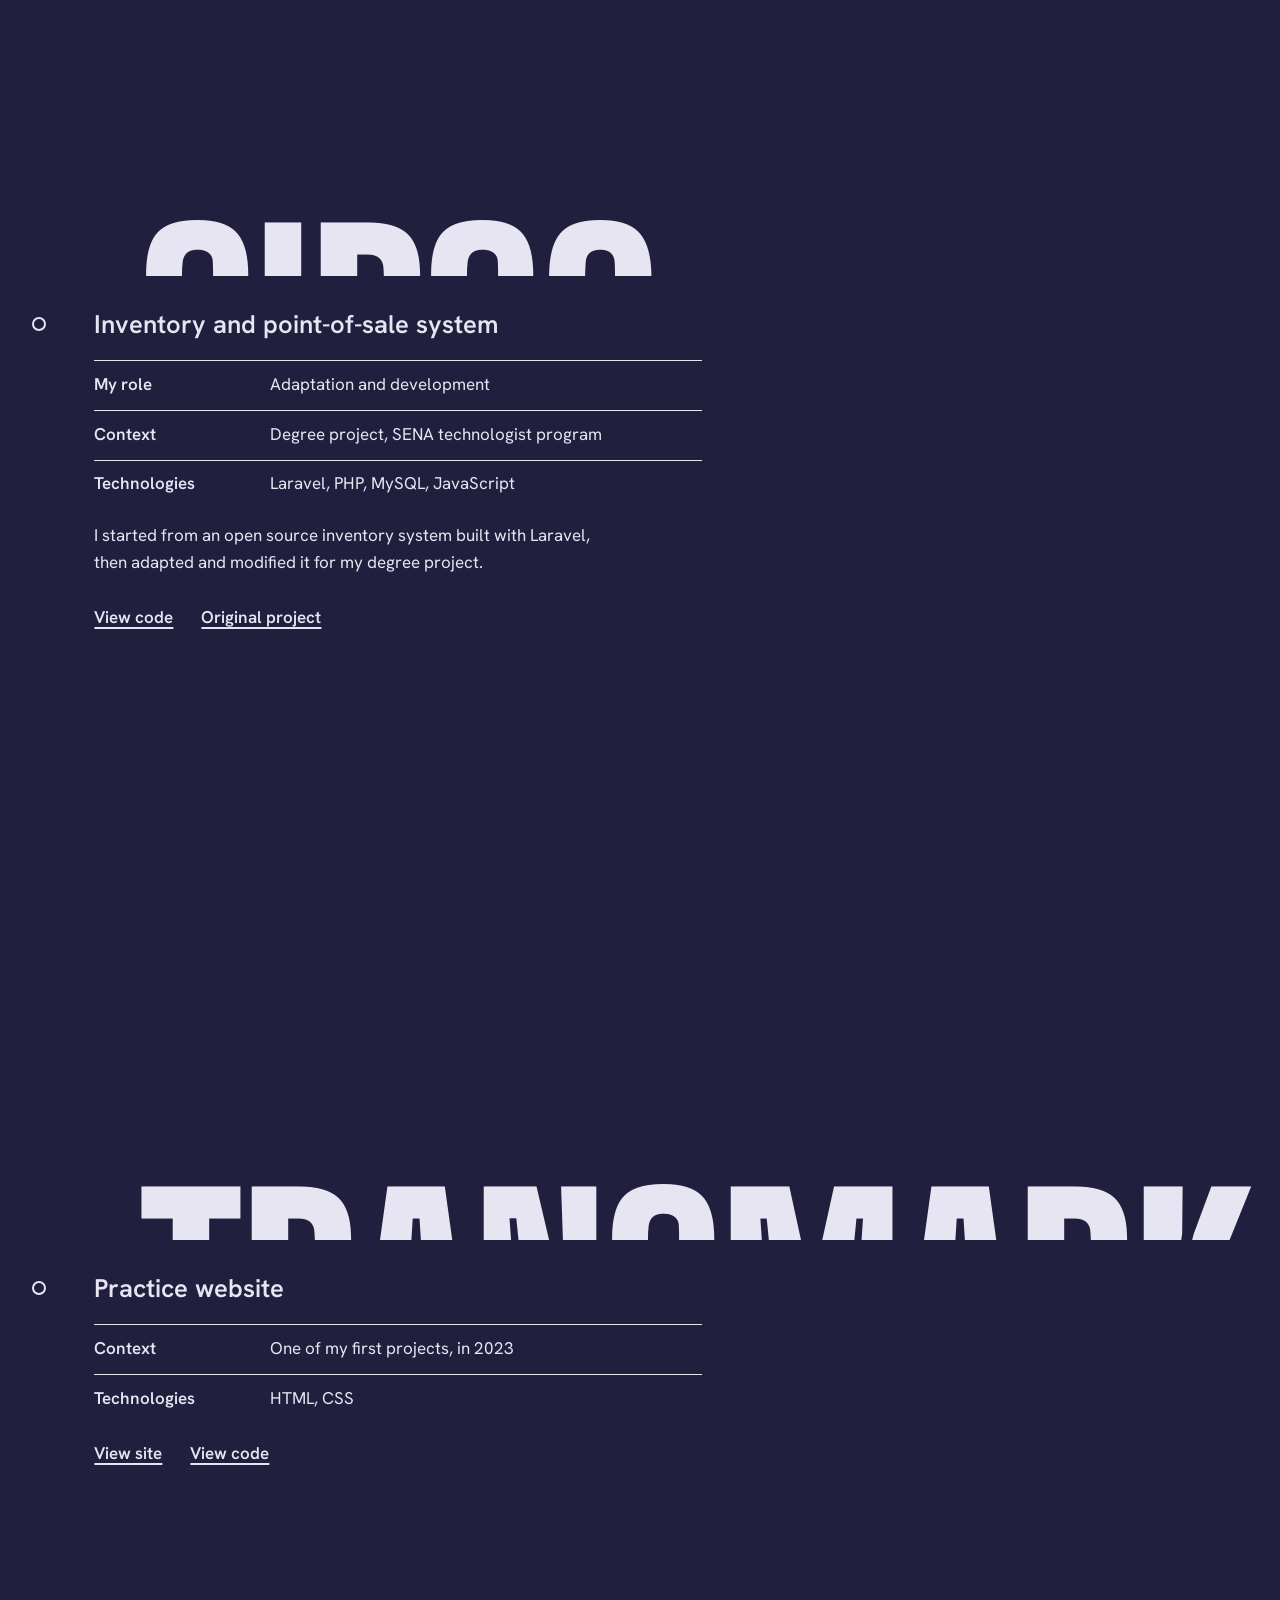
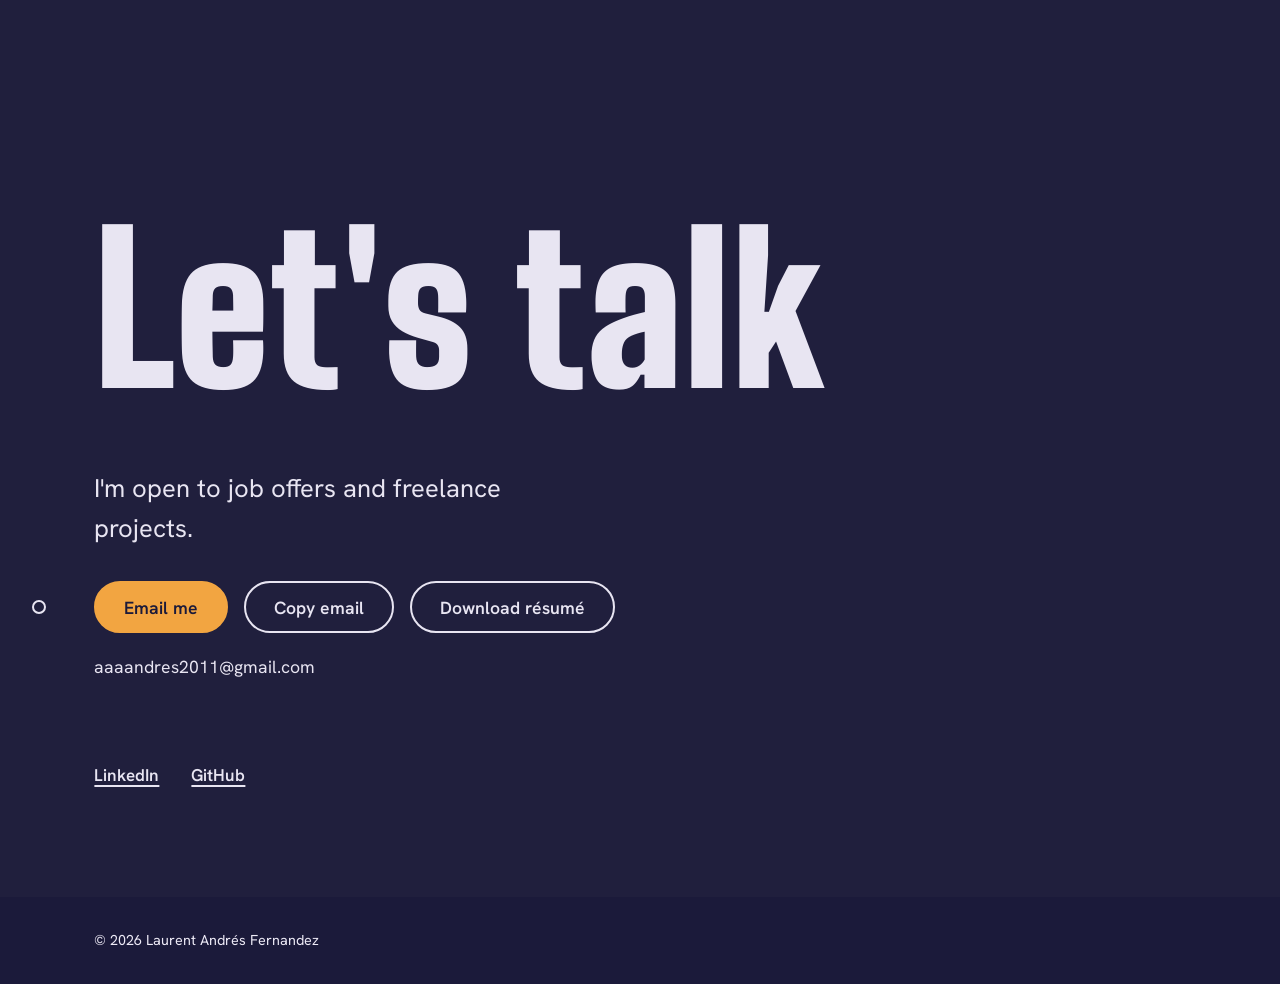
==== commit 53fea2f7: "feat: agrega el Diseñador de casos de prueba a los proyectos Co-Authored-By: Claude Opus 5.5 <norepl" ====
--- a/index.html
+++ b/index.html
@@ -184,7 +184,7 @@
       <section id="proyectos" class="proyectos" aria-labelledby="titulo-proyectos">
         <div class="proyectos__cabecera" data-fondo="papel" data-texto="tinta">
           <h2 id="titulo-proyectos" class="titulo-seccion" data-i18n="projects.title">Proyectos</h2>
-          <p data-i18n="projects.intro">Sistemas en los que he participado en NyGsoft, mi proyecto de grado y el sitio con el que empecé.</p>
+          <p data-i18n="projects.intro">Sistemas en los que he participado en NyGsoft, una herramienta propia de diseño de pruebas, mi proyecto de grado y el sitio con el que empecé.</p>
           <p class="nota" data-i18n="projects.note">Kurabi, GPSIntegra y Kas son sistemas de NyGsoft S.A.S. y de sus clientes. Aquí describo mi participación en ellos.</p>
         </div>
 
@@ -237,6 +237,32 @@
             <circle pathLength="1" cx="20" cy="130" r="8" />
             <path pathLength="1" d="M28 130 C90 130 90 40 170 40 S250 120 300 120 S350 60 372 38" />
             <circle pathLength="1" cx="378" cy="32" r="8" />
+          </svg>
+        </article>
+
+        <article class="escena escena--disenador" data-fondo="tinta" data-texto="papel">
+          <div class="escena__titulo"><h3 class="escena__nombre">Diseñador</h3></div>
+          <div class="escena__cuerpo">
+            <span class="parada" aria-hidden="true"></span>
+            <p class="escena__tipo" data-i18n="disenador.type">Diseñador de casos de prueba con técnicas ISTQB</p>
+            <dl class="ficha">
+              <div><dt data-i18n="label.role">Mi participación</dt><dd data-i18n="disenador.role">Análisis, QA y desarrollo</dd></div>
+              <div><dt data-i18n="label.context">Contexto</dt><dd data-i18n="disenador.context">Proyecto propio, 2026</dd></div>
+              <div><dt data-i18n="label.tech">Tecnologías</dt><dd>.NET 10, Blazor WebAssembly, xUnit, bUnit, Playwright, Claude Code</dd></div>
+            </dl>
+            <p class="escena__texto" data-i18n="disenador.text">Genera casos de prueba a partir de historias de usuario con partición de equivalencia, valores límite, tablas de decisión y combinación por pares. Los muestra en una matriz, en una recta de partición o en Gherkin, los exporta y funciona sin conexión.</p>
+            <ul class="enlaces">
+              <li><a href="https://laurentfernandez.github.io/disenador-casos-prueba/" target="_blank" rel="noopener noreferrer" data-i18n="link.demo">Ver demo</a></li>
+              <li><a href="https://github.com/LaurentFernandez/disenador-casos-prueba" target="_blank" rel="noopener noreferrer" data-i18n="link.code">Ver código</a></li>
+            </ul>
+          </div>
+          <svg class="motivo" viewBox="0 0 400 160" aria-hidden="true" focusable="false">
+            <path pathLength="1" d="M20 80 H380" />
+            <path pathLength="1" d="M140 55 V105" />
+            <path pathLength="1" d="M260 55 V105" />
+            <circle pathLength="1" cx="80" cy="80" r="9" />
+            <circle pathLength="1" cx="200" cy="80" r="9" />
+            <circle pathLength="1" cx="320" cy="80" r="9" />
           </svg>
         </article>
 
--- a/styles.css
+++ b/styles.css
@@ -784,6 +784,11 @@
   z-index: -1;
   overflow: hidden;
   background: var(--mundo);
+}
+
+/* Con el interlineado apretado de los títulos, la virgulilla de la Ñ quedaría fuera de la caja. */
+.escena--disenador .escena__nombre {
+  padding-top: 0.12em;
 }
 
 .escena--marca .escena__nombre {
